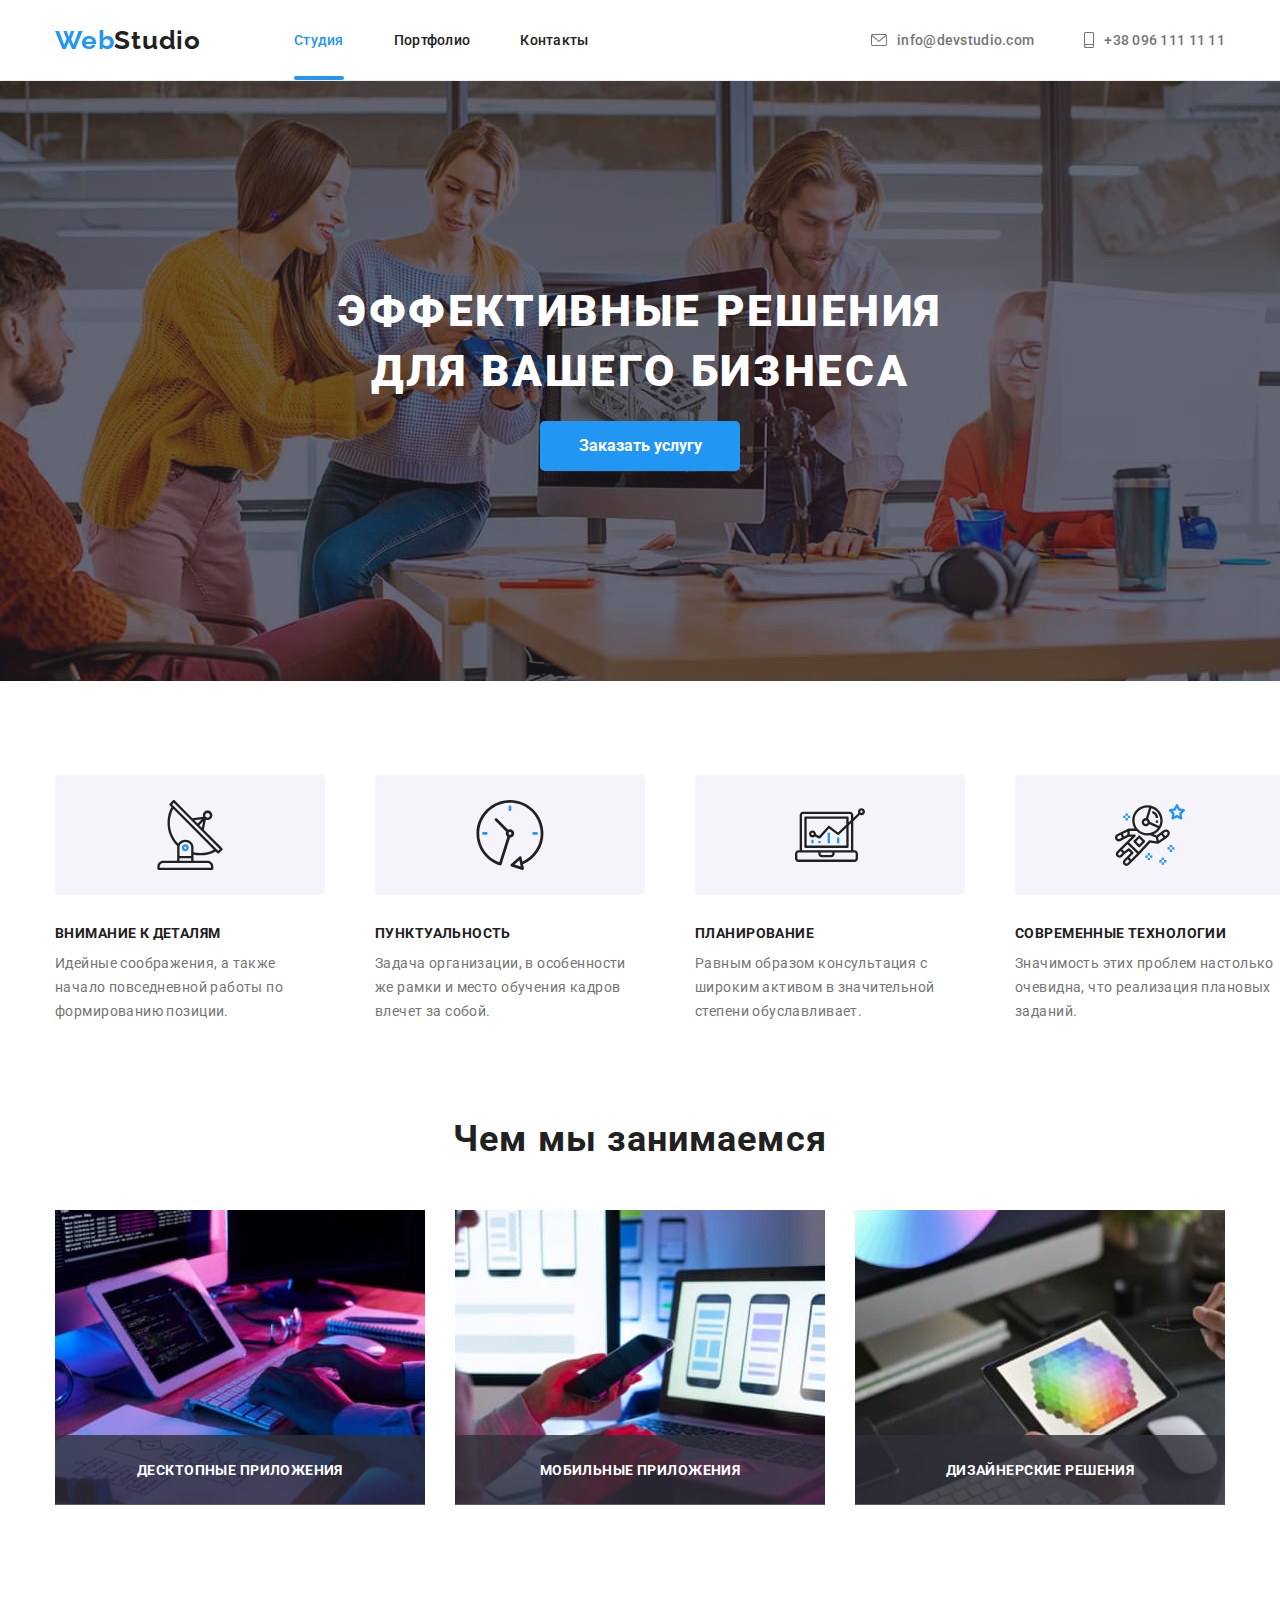
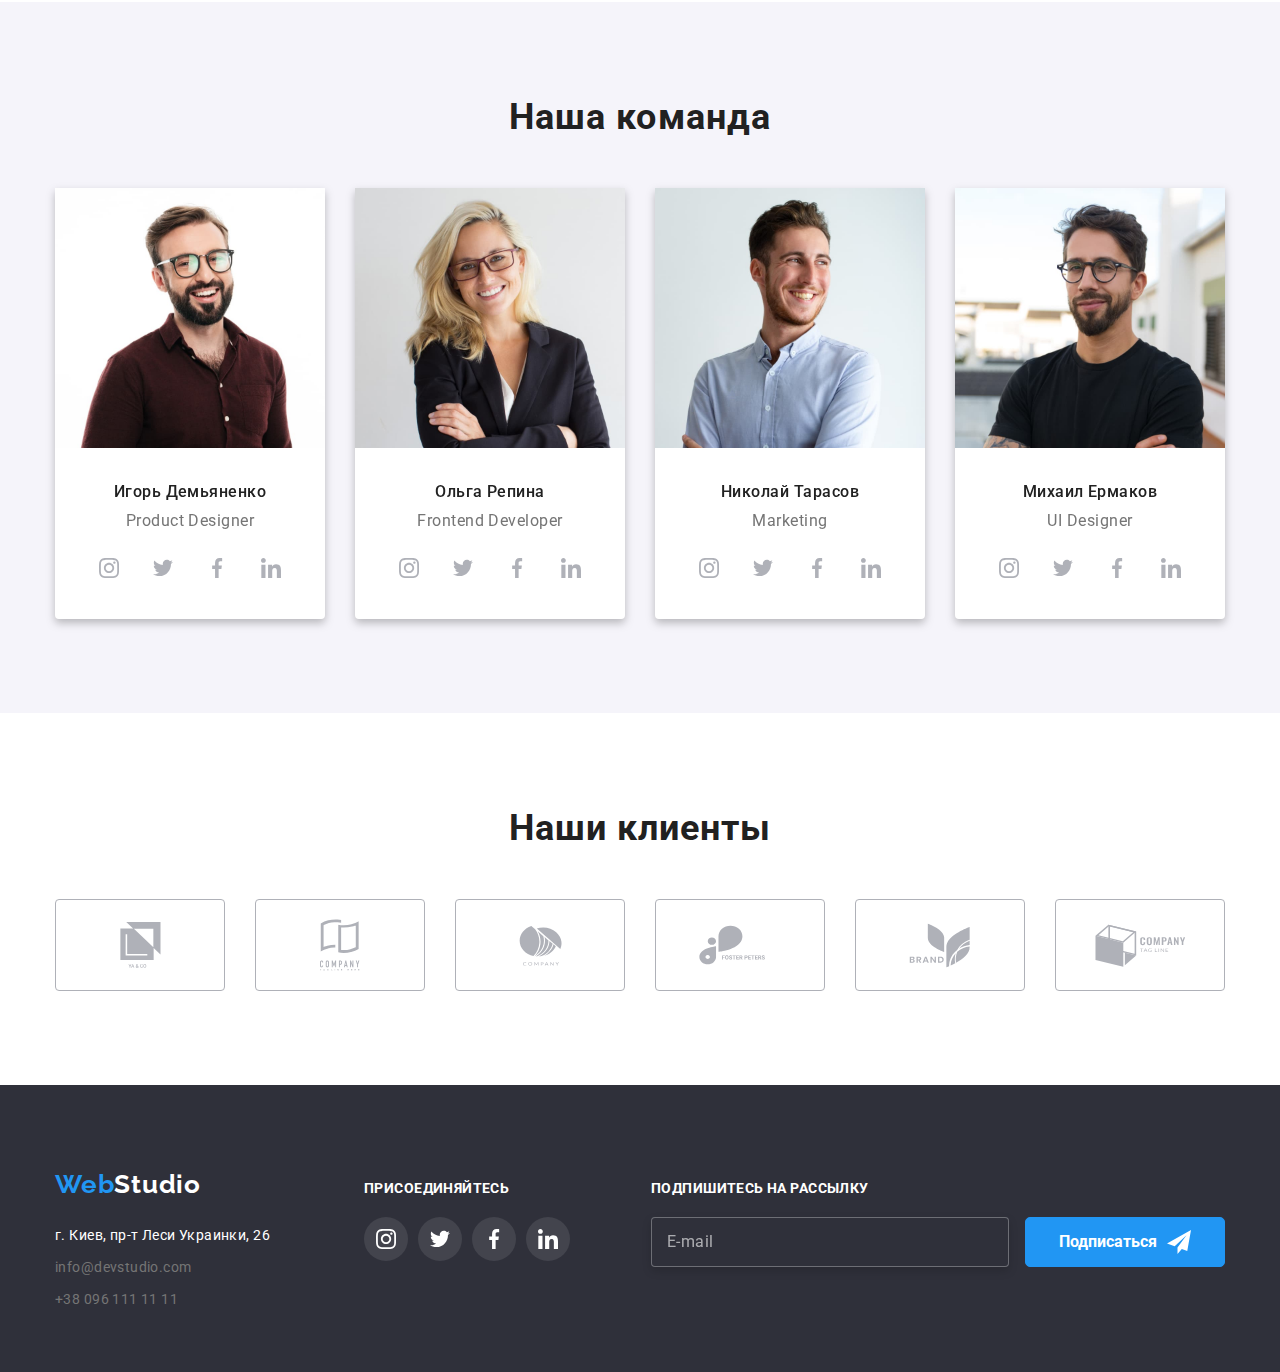
==== index.html @ 8306d42f "copy" ====
<!DOCTYPE html>
<html lang="en">

<head>
   <meta charset="UTF-8">
   <meta http-equiv="X-UA-Compatible" content="IE=edge">
   <meta name="viewport" content="width=device-width, initial-scale=1.0">
   <title>WebStudio</title>
   <link rel="preconnect" href="https://fonts.gstatic.com">
   <link
      href="https://fonts.googleapis.com/css2?family=Raleway:wght@700&family=Roboto:wght@400;500;700;900&display=swap"
      rel="stylesheet">
   <link rel="stylesheet" href="./css/main.min.css">
</head>

<body>
   <!-- Header -->
   <header class="header">
      <div class="container header-section">
         <!-- Название/логотип компании -->
         <a href="./index.html" class="main-logo">
            <span class="main-logo__first-part">Web</span>Studio
         </a>
         <!-- Навигация по сайту -->
         <nav>
            <ul class="navigation">
               <li class="navigation__item">
                  <a href="./index.html" class="navigation__link navigation__link--active">Студия</a>
               </li>
               <li class="navigation__item">
                  <a href="./potfolio.html" class="navigation__link">Портфолио</a>
               </li>
               <li class="navigation__item">
                  <a href="" class="navigation__link">Контакты</a>
               </li>
            </ul>
         </nav>
         <!-- Контакты -->
         <ul class="contact">
            <li class="contact__item">
               <a href="malito:info@devstudio.com" class="contact__links">
                  <svg class="contact__icons" width="16" height="12">
                     <use href="./images/icons.svg#icon-envelope"></use>
                  </svg>
                  info@devstudio.com
               </a>
            </li>
            <li class="contact__item">
               <a href="tel:+380961111111" class="contact__links">
                  <svg class="contact__icons" width="10" height="16">
                     <use href="./images/icons.svg#icon-smartphone"></use>
                  </svg>
                  +38 096 111 11 11
               </a>
            </li>
         </ul>
      </div>
   </header>
   <!-- Main -->
   <main>
      <!-- Секция - главный посыл -->
      <section class="service">
         <div class="hero-section">
            <h1 class="hero-section__header">Эффективные решения<br>для вашего бизнеса</h1>
            <button type="button" class="main-button hero-section__button" data-modal-open>Заказать услугу</button>
         </div>
         <div class="backdrop is-hidden" data-modal>
            <div class="modal">
               <button class="modal__close-button" data-modal-close>
                  <svg width="18px" height="18px">
                     <use href="./images/icons.svg#icon-close-button"></use>
                  </svg>
               </button>
               <form action="" autocomplete="on" class="js-speaker-form">
                  <h2 class="form-header">Оставьте свои данные, мы вам перезвоним</h2>
                  <div class="form-feild">
                     <label for="name" class="form-feild__label">Имя</label>
                     <div class="form-feild__input-parts">
                        <input type="text" name="name" id="name" class="form-feild__input">
                        <svg class="form-feild__icon" width="18px" height="18px">
                           <use href="./images/icons.svg#icon-form-person"></use>
                        </svg>
                     </div>
                  </div>
                  <div class="form-feild">
                     <label for="tel" class="form-feild__label">Телефон</label>
                     <div class="form-feild__input-parts">
                        <input type="text" name="tel" id="tel" class="form-feild__input">
                        <svg class="form-feild__icon" width="18px" height="18px">
                           <use href="./images/icons.svg#icon-form-phone"></use>
                        </svg>
                     </div>
                  </div>
                  <div class="form-feild">
                     <label for="mail" class="form-feild__label">Почта</label>
                     <div class="form-feild__input-parts">
                        <input type="email" name="mail" id="mail" class="form-feild__input">
                        <svg class="form-feild__icon" width="18px" height="18px">
                           <use href="./images/icons.svg#icon-form-mail"></use>
                        </svg>
                     </div>
                  </div>
                  <div class="form-feild">
                     <label for="comment" class="form-feild__label">Комментарий</label>
                     <textarea name="comment" id="comment" class="form-feild__textarea" cols="30" rows="10"
                        placeholder="Введите текст"></textarea>
                  </div>
                  <div class="policy">
                     <label class="policy__label">
                        <input class="policy__checkbox" type="checkbox" name="policy">
                        <span class="policy__icon"></span>Соглашаюсь с рассылкой и принимаю
                        <a href="#" class="policy__agreement"> Условия договора</a>
                     </label>
                  </div>
                  <div class="form-feild-button">
                     <button class="main-button" type="submit">Отправить</button>
                  </div>
               </form>
            </div>
         </div>
      </section>
      <!-- Секция - Чем мы занимаемся -->
      <section class="our-value">
         <div class="container">
            <div class="section">
               <ul class="our-value__list">
                  <li class="our-value__item">
                     <div class="our-value__container-for-icon">
                        <svg class="our-value__icon">
                           <use href="./images/icons.svg#antenna"></use>
                        </svg>
                     </div>
                     <h3 class="our-value__header">Внимание к деталям</h3>
                     <p class="our-value__descriptions">Идейные соображения, а также начало повседневной работы по
                        формированию позиции.</p>
                  </li>
                  <li class="our-value__item">
                     <div class="our-value__container-for-icon">
                        <svg class="our-value__icon">
                           <use href="./images/icons.svg#clock"></use>
                        </svg>
                     </div>
                     <h3 class="our-value__header">Пунктуальность</h3>
                     <p class="our-value__descriptions">Задача организации, в особенности же рамки и место обучения
                        кадров влечет за собой.</p>
                  </li>
                  <li class="our-value__item">
                     <div class="our-value__container-for-icon">
                        <svg class="our-value__icon">
                           <use href="./images/icons.svg#diagram"></use>
                        </svg>
                     </div>
                     <h3 class="our-value__header">Планирование</h3>
                     <p class="our-value__descriptions">Равным образом консультация с широким активом в значительной
                        степени обуславливает.</p>
                  </li>
                  <li class="our-value__item">
                     <div class="our-value__container-for-icon">
                        <svg class="our-value__icon">
                           <use href="./images/icons.svg#astronaut"></use>
                        </svg>
                     </div>
                     <h3 class="our-value__header">Современные технологии</h3>
                     <p class="our-value__descriptions">Значимость этих проблем настолько очевидна, что реализация
                        плановых заданий.</p>
                  </li>
               </ul>
            </div>
            <div class="what-we-do">
               <h2 class="page-header">Чем мы занимаемся</h2>
               <ul class="what-we-do__list">
                  <li class="what-we-do__item">
                     <img src="./images/image1.jpg" alt="Чем мы занимаемся1" width="370" height="294">
                     <div class="what-we-do__overlay-img">
                        <p class="what-we-do__overlay-text">Десктопные приложения</p>
                     </div>
                  </li>
                  <li class="what-we-do__item">
                     <img src="./images/image2.jpg" alt="Чем мы занимаемся2" width="370" height="294">
                     <div class="what-we-do__overlay-img">
                        <p class="what-we-do__overlay-text">Мобильные приложения</p>
                     </div>
                  </li>
                  <li class="what-we-do__item">
                     <img src="./images/image3.jpg" alt="Чем мы занимаемся3" width="370" height="294">
                     <div class="what-we-do__overlay-img">
                        <p class="what-we-do__overlay-text">Дизайнерские решения</p>
                     </div>
                  </li>
               </ul>
            </div>
         </div>
      </section>
      <!-- Секция - Наша команда -->
      <section class="our-team">
         <div class="container">
            <div class="section">
               <h2 class="page-header">Наша команда</h2>
               <ul class="our-team__list">
                  <li class="our-team__card">
                     <img class="our-team__photo" src="./images/teamcard1.jpg" alt="Игорь Демьяненко" width="270"
                        height="260">
                     <h3 class="our-team__member">Игорь Демьяненко</h3>
                     <p class="our-team__text">Product Designer</p>
                     <ul class="socialmedia our-team__socialmedia">
                        <li class="socialmedia__item">
                           <a href="#" class="socialmedia__link">
                              <svg class="socialmedia__icon">
                                 <use href="./images/icons.svg#instagram"></use>
                              </svg>
                           </a>
                        </li>
                        <li class="socialmedia__item">
                           <a href="#" class="socialmedia__link">
                              <svg class="socialmedia__icon">
                                 <use href="./images/icons.svg#twitter"></use>
                              </svg>
                           </a>
                        </li>
                        <li class="socialmedia__item">
                           <a href="#" class="socialmedia__link">
                              <svg class="socialmedia__icon">
                                 <use href="./images/icons.svg#facebook"></use>
                              </svg>
                           </a>
                        </li>
                        <li class="socialmedia__item">
                           <a href="#" class="socialmedia__link">
                              <svg class="socialmedia__icon">
                                 <use href="./images/icons.svg#linkedin"></use>
                              </svg>
                           </a>
                        </li>
                     </ul>
                  </li>
                  <li class="our-team__card">
                     <img class="our-team__photo" src="./images/teamcard2.jpg" alt="Ольга Репина" width="270"
                        height="260">
                     <h3 class="our-team__member">Ольга Репина</h3>
                     <p class="our-team__text">Frontend Developer</p>
                     <ul class="socialmedia our-team__socialmedia">
                        <li class="socialmedia__item">
                           <a href="#" class="socialmedia__link">
                              <svg class="socialmedia__icon">
                                 <use href="./images/icons.svg#instagram"></use>
                              </svg>
                           </a>
                        </li>
                        <li class="socialmedia__item">
                           <a href="#" class="socialmedia__link">
                              <svg class="socialmedia__icon">
                                 <use href="./images/icons.svg#twitter"></use>
                              </svg>
                           </a>
                        </li>
                        <li class="socialmedia__item">
                           <a href="#" class="socialmedia__link">
                              <svg class="socialmedia__icon">
                                 <use href="./images/icons.svg#facebook"></use>
                              </svg>
                           </a>
                        </li>
                        <li class="socialmedia__item">
                           <a href="#" class="socialmedia__link">
                              <svg class="socialmedia__icon">
                                 <use href="./images/icons.svg#linkedin"></use>
                              </svg>
                           </a>
                        </li>
                     </ul>
                  </li>
                  <li class="our-team__card">
                     <img class="our-team__photo" src="./images/teamcard3.jpg" alt="Николай Тарасов" width="270"
                        height="260">
                     <h3 class="our-team__member">Николай Тарасов</h3>
                     <p class="our-team__text">Marketing</p>
                     <ul class="socialmedia our-team__socialmedia">
                        <li class="socialmedia__item">
                           <a href="#" class="socialmedia__link">
                              <svg class="socialmedia__icon">
                                 <use href="./images/icons.svg#instagram"></use>
                              </svg>
                           </a>
                        </li>
                        <li class="socialmedia__item">
                           <a href="#" class="socialmedia__link">
                              <svg class="socialmedia__icon">
                                 <use href="./images/icons.svg#twitter"></use>
                              </svg>
                           </a>
                        </li>
                        <li class="socialmedia__item">
                           <a href="#" class="socialmedia__link">
                              <svg class="socialmedia__icon">
                                 <use href="./images/icons.svg#facebook"></use>
                              </svg>
                           </a>
                        </li>
                        <li class="socialmedia__item">
                           <a href="#" class="socialmedia__link">
                              <svg class="socialmedia__icon">
                                 <use href="./images/icons.svg#linkedin"></use>
                              </svg>
                           </a>
                        </li>
                     </ul>
                  </li>
                  <li class="our-team__card">
                     <img class="our-team__photo" src="./images/teamcard4.jpg" alt="Михаил Ермаков" width="270"
                        height="260">
                     <h3 class="our-team__member">Михаил Ермаков</h3>
                     <p class="our-team__text">UI Designer</p>
                     <ul class="socialmedia our-team__socialmedia">
                        <li class="socialmedia__item">
                           <a href="#" class="socialmedia__link">
                              <svg class="socialmedia__icon">
                                 <use href="./images/icons.svg#instagram"></use>
                              </svg>
                           </a>
                        </li>
                        <li class="socialmedia__item">
                           <a href="#" class="socialmedia__link">
                              <svg class="socialmedia__icon">
                                 <use href="./images/icons.svg#twitter"></use>
                              </svg>
                           </a>
                        </li>
                        <li class="socialmedia__item">
                           <a href="#" class="socialmedia__link">
                              <svg class="socialmedia__icon">
                                 <use href="./images/icons.svg#facebook"></use>
                              </svg>
                           </a>
                        </li>
                        <li class="socialmedia__item">
                           <a href="#" class="socialmedia__link">
                              <svg class="socialmedia__icon">
                                 <use href="./images/icons.svg#linkedin"></use>
                              </svg>
                           </a>
                        </li>
                     </ul>
                  </li>
               </ul>
            </div>
         </div>
      </section>
      <section class="our-clients section">
         <div class="container">
            <h2 class="page-header">Наши клиенты</h2>
            <ul class="our-clients__list">
               <li class="our-clients__item">
                  <a href="#" class="our-clients__link">
                     <svg class="our-clients__icon" width="41px" height="46px">
                        <use href="./images/icons.svg#client1"></use>
                     </svg>
                  </a>
               </li>
               <li class="our-clients__item">
                  <a href="#" class="our-clients__link">
                     <svg class="our-clients__icon" width="40px" height="52px">
                        <use href="./images/icons.svg#client2"></use>
                     </svg>
                  </a>
               </li>
               <li class="our-clients__item">
                  <a href="#" class="our-clients__link">
                     <svg class="our-clients__icon" width="43px" height="41px">
                        <use href="./images/icons.svg#client3"></use>
                     </svg>
                  </a>
               </li>
               <li class="our-clients__item">
                  <a href="#" class="our-clients__link">
                     <svg class="our-clients__icon" width="84px" height="40px">
                        <use href="./images/icons.svg#client4"></use>
                     </svg>
                  </a>
               </li>
               <li class="our-clients__item">
                  <a href="#" class="our-clients__link">
                     <svg class="our-clients__icon" width="62px" height="45px">
                        <use href="./images/icons.svg#client5"></use>
                     </svg>
                  </a>
               </li>
               <li class="our-clients__item">
                  <a href="#" class="our-clients__link">
                     <svg class="our-clients__icon" width="93px" height="43px">
                        <use href="./images/icons.svg#client6"></use>
                     </svg>
                  </a>
               </li>
            </ul>
         </div>
      </section>
   </main>
   <!-- Footer -->
   <footer class="footer">
      <div class="container footer__parts">
         <div class="addresses">
            <a href="" class="main-logo">
               <span class="main-logo__first-part">Web</span><span class="footer__main-logo">Studio</span>
            </a>
            <address>
               <ul class="addresses__list">
                  <li class="addresses__item">
                     <a href="" class="addresses__link"><span class="addresses__link--color">г. Киев, пр-т Леси
                           Украинки, 26</span></a>
                  </li>
                  <li class="addresses__item">
                     <a href="malito:info@devstudio.com" class="addresses__link">info@devstudio.com</a>
                  </li>
                  <li class="addresses__item">
                     <a href="tel:+380961111111" class="addresses__link">+38 096 111 11 11</a>
                  </li>
               </ul>
            </address>
         </div>
         <div class="subscribe">
            <h2 class="footer-tittle">Присоединяйтесь</h2>
            <ul class="socialmedia">
               <li class="socialmedia__item">
                  <a href="#" class="socialmedia__link footer__socialmedia-link">
                     <svg class="socialmedia__icon">
                        <use href="./images/icons.svg#instagram"></use>
                     </svg>
                  </a>
               </li>
               <li class="socialmedia__item">
                  <a href="#" class="socialmedia__link footer__socialmedia-link">
                     <svg class="socialmedia__icon">
                        <use href="./images/icons.svg#twitter"></use>
                     </svg>
                  </a>
               </li>
               <li class="socialmedia__item">
                  <a href="#" class="socialmedia__link footer__socialmedia-link">
                     <svg class="socialmedia__icon">
                        <use href="./images/icons.svg#facebook"></use>
                     </svg>
                  </a>
               </li>
               <li class="socialmedia__item">
                  <a href="#" class="socialmedia__link footer__socialmedia-link">
                     <svg class="socialmedia__icon">
                        <use href="./images/icons.svg#linkedin"></use>
                     </svg>
                  </a>
               </li>
            </ul>
         </div>
         <div class="footer-form">
            <form action="" class="js-speaker-form">
               <div>
                  <label for="mail-footer" class="footer-tittle footer-form__label">Подпишитесь на рассылку</label>
               </div>
               <div>
                  <input type="email" name="mail" id="mail-footer" class="footer-form__input" placeholder="E-mail">
                  <button type="submit" class="main-button footer-form__button">Подписаться
                     <svg class="footer-form__icon" width="24" height="24">
                        <use href="./images/icons.svg#icon-form-send"></use>
                     </svg>
                  </button>
               </div>
            </form>
         </div>
      </div>
   </footer>
   <script src="./js/modal.js"></script>
</body>

</html>
---- css/main.min.css ----
/*! modern-normalize v1.1.0 | MIT License | https://github.com/sindresorhus/modern-normalize */*,::before,::after{-webkit-box-sizing:border-box;box-sizing:border-box}html{line-height:1.15;-webkit-text-size-adjust:100%;-moz-tab-size:4;-o-tab-size:4;tab-size:4}body{margin:0;font-family:system-ui,-apple-system,"Segoe UI",Roboto,Helvetica,Arial,sans-serif,"Apple Color Emoji","Segoe UI Emoji"}hr{height:0;color:inherit}abbr[title]{-webkit-text-decoration:underline dotted;text-decoration:underline dotted}b,strong{font-weight:bolder}code,kbd,samp,pre{font-family:ui-monospace, SFMono-Regular, Consolas, "Liberation Mono", Menlo,
 monospace;font-size:1em}small{font-size:80%}sub,sup{font-size:75%;line-height:0;position:relative;vertical-align:baseline}sub{bottom:-0.25em}sup{top:-0.5em}table{text-indent:0;border-color:inherit}button,input,optgroup,select,textarea{font-family:inherit;font-size:100%;line-height:1.15;margin:0}button,select{text-transform:none}button,[type="button"],[type="reset"],[type="submit"]{-webkit-appearance:button}::-moz-focus-inner{border-style:none;padding:0}:-moz-focusring{outline:1px dotted ButtonText}:-moz-ui-invalid{box-shadow:none}legend{padding:0}progress{vertical-align:baseline}::-webkit-inner-spin-button,::-webkit-outer-spin-button{height:auto}[type="search"]{-webkit-appearance:textfield;outline-offset:-2px}::-webkit-search-decoration{-webkit-appearance:none}::-webkit-file-upload-button{-webkit-appearance:button;font:inherit}summary{display:list-item}*{margin:0;padding:0}ul{list-style:none}body{font-family:"Roboto",sans-serif;color:#212121}a{color:inherit;text-decoration:none}.container{width:1200px;padding-left:15px;padding-right:15px;margin-left:auto;margin-right:auto}.main-logo{display:block;font-family:"Raleway",sans-serif;font-size:26px;font-weight:700;line-height:1.173;letter-spacing:0.03em;margin-right:93px;padding-top:24px;padding-bottom:24px}.main-logo__first-part{color:#2196f3}.footer__main-logo{color:#fff}.main-button{width:200px;height:50px;font-family:"Roboto",sans-serif;background-color:#2196f3;color:#fff;font-size:16px;line-height:1.875;font-weight:700;border:0;border-radius:5px;padding:10px 32px;cursor:pointer;-webkit-transition-property:background-color, -webkit-box-shadow;transition-property:background-color, -webkit-box-shadow;transition-property:background-color, box-shadow;transition-property:background-color, box-shadow, -webkit-box-shadow;-webkit-transition-duration:250ms;transition-duration:250ms;-webkit-transition-timing-function:cubic-bezier(0.4, 0, 0.2, 1);transition-timing-function:cubic-bezier(0.4, 0, 0.2, 1)}.main-button:hover,.main-button:focus{background-color:#188ce8;-webkit-box-shadow:0px 4px 4px rgba(0,0,0,0.15);box-shadow:0px 4px 4px rgba(0,0,0,0.15)}.socialmedia{display:-webkit-box;display:-ms-flexbox;display:flex}.socialmedia__item+.socialmedia__item{margin-left:10px}.socialmedia__link{width:44px;height:44px;color:#afb1b8;border-radius:50%;display:-webkit-box;display:-ms-flexbox;display:flex;-webkit-box-pack:center;-ms-flex-pack:center;justify-content:center;-webkit-box-align:center;-ms-flex-align:center;align-items:center;-webkit-transition-property:background-color, color;transition-property:background-color, color;-webkit-transition-duration:250ms;transition-duration:250ms;-webkit-transition-timing-function:cubic-bezier(0.4, 0, 0.2, 1);transition-timing-function:cubic-bezier(0.4, 0, 0.2, 1)}.socialmedia__link:hover{background-color:#2196f3;-webkit-filter:drop-shadow(0px 4px 4px rgba(0,0,0,0.25));filter:drop-shadow(0px 4px 4px rgba(0,0,0,0.25));color:#fff}.socialmedia__icon{width:20px;height:20px;fill:currentColor}.socialmedia__icon:hover{fill:currentColor}.section{padding-top:94px;padding-bottom:94px}.header-section{display:-webkit-box;display:-ms-flexbox;display:flex;-webkit-box-align:center;-ms-flex-align:center;align-items:center}.header{background-color:#fff;border-bottom:1px solid #ececec}.navigation{display:-webkit-box;display:-ms-flexbox;display:flex}.navigation__item+.navigation__item{margin-left:50px}.navigation__link{font-family:"Roboto",sans-serif;font-style:normal;font-weight:500;font-size:14px;line-height:1.172;letter-spacing:0.02em;display:block;padding-top:32px;padding-bottom:32px;position:relative;-webkit-transition-property:color;transition-property:color;-webkit-transition-duration:250ms;transition-duration:250ms;-webkit-transition-timing-function:cubic-bezier(0.4, 0, 0.2, 1);transition-timing-function:cubic-bezier(0.4, 0, 0.2, 1)}.navigation__link:hover,.navigation__link::after{color:#2196f3}.navigation__link::after{position:absolute;content:"";left:0;bottom:0;width:100%;height:4px;background-color:#2196f3;border-radius:2px;opacity:0;-webkit-transition-property:opacity;transition-property:opacity;-webkit-transition-duration:250ms;transition-duration:250ms;-webkit-transition-timing-function:cubic-bezier(0.4, 0, 0.2, 1);transition-timing-function:cubic-bezier(0.4, 0, 0.2, 1)}.navigation__link:hover::after{opacity:1}.navigation__link--active{color:#2196f3;position:relative}.navigation__link--active::after{display:block;position:absolute;content:"";left:0;bottom:0;width:100%;height:4px;background-color:#2196f3;border-radius:2px;opacity:1}.contact{display:-webkit-box;display:-ms-flexbox;display:flex;margin-left:auto}.contact__item+.contact__item{margin-left:50px}.contact__links{color:#757575;font-family:"Roboto",sans-serif;font-style:normal;font-weight:500;font-size:14px;line-height:1.172;letter-spacing:0.02em;display:block;padding-top:32px;padding-bottom:32px;display:-webkit-inline-box;display:-ms-inline-flexbox;display:inline-flex;-webkit-box-align:center;-ms-flex-align:center;align-items:center;-webkit-transition-property:color;transition-property:color;-webkit-transition-duration:250ms;transition-duration:250ms;-webkit-transition-timing-function:cubic-bezier(0.4, 0, 0.2, 1);transition-timing-function:cubic-bezier(0.4, 0, 0.2, 1)}.contact__links:focus,.contact__links:hover{color:#2196f3}.contact__icons{fill:currentColor;margin-right:10px}.hero-section{padding-top:200px;padding-bottom:200px;text-align:center;max-width:1600px;height:600px;margin-left:auto;margin-right:auto;background-image:-webkit-gradient(linear, left top, right top, from(rgba(47,48,58,0.4)), to(rgba(47,48,58,0.4))),url(../images/hero-img.jpg);background-image:linear-gradient(to right, rgba(47,48,58,0.4), rgba(47,48,58,0.4)),url(../images/hero-img.jpg);background-repeat:no-repeat;background-position:center;background-size:cover}.hero-section__header{color:#fff;font-weight:900;font-size:44px;line-height:60px;letter-spacing:0.06em;text-transform:uppercase;margin-bottom:20px}.backdrop{position:fixed;top:0;left:0;width:100%;height:100%;background-color:rgba(0,0,0,0.2);z-index:1;opacity:1;-webkit-transition:opacity 250ms cubic-bezier(0.4, 0, 0.2, 1);transition:opacity 250ms cubic-bezier(0.4, 0, 0.2, 1)}.is-hidden{opacity:0;pointer-events:none}.modal{position:absolute;top:50%;left:50%;-webkit-transform:translate(-50%, -50%);transform:translate(-50%, -50%);min-width:528px;min-height:581px;background-color:#fff;padding:40px}.modal__close-button{position:absolute;top:8px;right:8px;width:30px;height:30px;border:1px solid #e6e6e6;border-radius:50%;background-color:white;display:-webkit-box;display:-ms-flexbox;display:flex;-webkit-box-pack:center;-ms-flex-pack:center;justify-content:center;-webkit-box-align:center;-ms-flex-align:center;align-items:center;cursor:pointer;-webkit-transition-property:fill;transition-property:fill;-webkit-transition-duration:250ms;transition-duration:250ms;-webkit-transition-timing-function:cubic-bezier(0.4, 0, 0.2, 1);transition-timing-function:cubic-bezier(0.4, 0, 0.2, 1)}.modal__close-button:hover,.modal__close-button:focus{fill:#2196f3}.form-header{font-family:"Roboto",sans-serif;font-style:normal;font-weight:700;font-size:20px;line-height:23px;text-align:center;letter-spacing:0.03em;color:#212121;margin-bottom:12px}.form-feild{display:-webkit-box;display:-ms-flexbox;display:flex;-webkit-box-orient:vertical;-webkit-box-direction:normal;-ms-flex-direction:column;flex-direction:column;margin-bottom:10px}.form-feild__label{font-family:"Roboto",sans-serif;font-style:normal;font-weight:400;font-size:12px;line-height:14px;letter-spacing:0.01em;color:#757575;margin-bottom:4px}.form-feild__input-parts{position:relative}.form-feild__input{width:100%;height:40px;padding-left:42px;padding-top:12px;padding-bottom:12px;border:1px solid rgba(33,33,33,0.2);border-radius:4px;outline:none;-webkit-transition-property:border;transition-property:border;-webkit-transition-duration:250ms;transition-duration:250ms;-webkit-transition-timing-function:cubic-bezier(0.4, 0, 0.2, 1);transition-timing-function:cubic-bezier(0.4, 0, 0.2, 1)}.form-feild__input:focus{border:1px solid #2196f3}.form-feild__icon{position:absolute;left:12px;top:11px;fill:black;-webkit-transition-property:fill;transition-property:fill;-webkit-transition-duration:250ms;transition-duration:250ms;-webkit-transition-timing-function:cubic-bezier(0.4, 0, 0.2, 1);transition-timing-function:cubic-bezier(0.4, 0, 0.2, 1)}.form-feild__input:focus ~ .form-feild__icon{fill:#2196f3}.form-feild__textarea{margin-top:4px;padding:12px 16px;resize:none;height:120px;border:1px solid rgba(33,33,33,0.2);border-radius:4px;outline:none;-webkit-transition-property:border;transition-property:border;-webkit-transition-duration:250ms;transition-duration:250ms;-webkit-transition-timing-function:cubic-bezier(0.4, 0, 0.2, 1);transition-timing-function:cubic-bezier(0.4, 0, 0.2, 1)}.form-feild__textarea::-webkit-input-placeholder{font-family:"Roboto",sans-serif;font-style:normal;font-weight:400;font-size:14px;line-height:16px;letter-spacing:0.01em;color:rgba(117,117,117,0.5)}.form-feild__textarea:-ms-input-placeholder{font-family:"Roboto",sans-serif;font-style:normal;font-weight:400;font-size:14px;line-height:16px;letter-spacing:0.01em;color:rgba(117,117,117,0.5)}.form-feild__textarea::-ms-input-placeholder{font-family:"Roboto",sans-serif;font-style:normal;font-weight:400;font-size:14px;line-height:16px;letter-spacing:0.01em;color:rgba(117,117,117,0.5)}.form-feild__textarea::placeholder{font-family:"Roboto",sans-serif;font-style:normal;font-weight:400;font-size:14px;line-height:16px;letter-spacing:0.01em;color:rgba(117,117,117,0.5)}.form-feild__textarea:focus{border:1px solid #2196f3}.policy{display:-webkit-box;display:-ms-flexbox;display:flex;-webkit-box-align:center;-ms-flex-align:center;align-items:center;-webkit-box-pack:center;-ms-flex-pack:center;justify-content:center;margin-top:20px;margin-bottom:30px}.policy__label{display:-webkit-box;display:-ms-flexbox;display:flex;-webkit-box-align:center;-ms-flex-align:center;align-items:center;font-family:"Roboto",sans-serif;font-style:normal;font-weight:normal;font-size:14px;line-height:24px;letter-spacing:0.03em;color:#757575}.policy__checkbox{position:absolute;width:1px;height:1px;margin:-1px;border:0;padding:0;clip:rect(0 0 0 0);overflow:hidden}.policy__icon{display:inline-block;width:16px;height:15px;margin-right:7px;border-radius:2px;border:2px solid #212121;-webkit-transition-property:background-color, border, background-image;transition-property:background-color, border, background-image;-webkit-transition-duration:250ms;transition-duration:250ms;-webkit-transition-timing-function:cubic-bezier(0.4, 0, 0.2, 1);transition-timing-function:cubic-bezier(0.4, 0, 0.2, 1)}.policy__checkbox:checked+.policy__icon{background-color:#2196f3;border:2px solid #2196f3;background-image:url(../images/svg-icons/icon-check.svg);background-size:contain;background-origin:border-box}.policy__agreement{font-family:"Roboto",sans-serif;font-style:normal;font-weight:normal;font-size:14px;line-height:24px;letter-spacing:0.03em;-webkit-text-decoration-line:underline;text-decoration-line:underline;color:#2196f3;margin-left:6px}.form-feild-button{display:-webkit-box;display:-ms-flexbox;display:flex;-webkit-box-pack:center;-ms-flex-pack:center;justify-content:center}.our-value{background-color:#fff}.our-value__list{display:-webkit-box;display:-ms-flexbox;display:flex}.our-value__item+.our-value__item{margin-left:50px}.our-value__container-for-icon{background-color:#f5f4fa;width:270px;height:120px;border-radius:4px;margin-bottom:30px;display:-webkit-box;display:-ms-flexbox;display:flex;-webkit-box-pack:center;-ms-flex-pack:center;justify-content:center;-webkit-box-align:center;-ms-flex-align:center;align-items:center}.our-value__icon{width:70px;height:70px}.our-value__header{font-style:normal;font-weight:700;font-size:14px;line-height:1.172;letter-spacing:0.03em;text-transform:uppercase;margin-bottom:10px}.our-value__descriptions{color:#757575;font-style:normal;font-weight:400;font-size:14px;line-height:1.714;letter-spacing:0.03em}.what-we-do{padding-bottom:94px}.page-header{font-style:normal;font-weight:700;font-size:36px;line-height:1.171;text-align:center;letter-spacing:0.03em;margin-bottom:50px}.what-we-do__list{display:-webkit-box;display:-ms-flexbox;display:flex}.what-we-do__item+.what-we-do__item{margin-left:30px}.what-we-do__item{position:relative}.what-we-do__overlay-img{width:370px;height:70px;display:-webkit-box;display:-ms-flexbox;display:flex;-webkit-box-pack:center;-ms-flex-pack:center;justify-content:center;-webkit-box-align:center;-ms-flex-align:center;align-items:center;position:absolute;left:0;bottom:3px;background:rgba(47,48,58,0.8)}.what-we-do__overlay-text{color:white;font-family:Roboto;font-style:normal;font-weight:700;font-size:14px;line-height:1.19;text-align:center;letter-spacing:0.03em;text-transform:uppercase}.our-team{background-color:#f5f4fa}.our-team__list{display:-webkit-box;display:-ms-flexbox;display:flex}.our-team__card{background-color:#fff;border-radius:0px 0px 4px 4px;-webkit-filter:drop-shadow(0px 4px 4px rgba(0,0,0,0.25));filter:drop-shadow(0px 4px 4px rgba(0,0,0,0.25))}.our-team__card+.our-team__card{margin-left:30px}.our-team__photo{margin-bottom:30px}.our-team__member{font-style:normal;font-weight:500;font-size:16px;line-height:1.171;text-align:center;letter-spacing:0.03em;margin-bottom:10px}.our-team__text{color:#757575;font-style:normal;font-weight:400;font-size:16px;line-height:1.171;text-align:center;letter-spacing:0.03em;margin-bottom:16px}.our-team__socialmedia{-webkit-box-pack:center;-ms-flex-pack:center;justify-content:center;margin-bottom:29px}.our-clients__list{display:-webkit-box;display:-ms-flexbox;display:flex;-webkit-box-pack:center;-ms-flex-pack:center;justify-content:center;margin:0 auto;justify-content:center}.our-clients__item+.our-clients__item{margin-left:30px}.our-clients__link{width:170px;height:92px;color:#afb1b8;border:1px solid #afb1b8;border-radius:4px;display:-webkit-box;display:-ms-flexbox;display:flex;-webkit-box-pack:center;-ms-flex-pack:center;justify-content:center;-webkit-box-align:center;-ms-flex-align:center;align-items:center;-webkit-transition-property:color, border;transition-property:color, border;-webkit-transition-duration:250ms;transition-duration:250ms;-webkit-transition-timing-function:cubic-bezier(0.4, 0, 0.2, 1);transition-timing-function:cubic-bezier(0.4, 0, 0.2, 1)}.our-clients__link:hover{border:1px solid #2196f3;border-radius:4px;color:#2196f3}.our-clients__icon{fill:currentColor}.footer{background-color:#2f303a;padding-top:60px;padding-bottom:60px}.footer__parts{display:-webkit-box;display:-ms-flexbox;display:flex;-webkit-box-align:baseline;-ms-flex-align:baseline;align-items:baseline}.addresses__link--color{color:#fff;-webkit-transition-property:color;transition-property:color;-webkit-transition-duration:250ms;transition-duration:250ms;-webkit-transition-timing-function:cubic-bezier(0.4, 0, 0.2, 1);transition-timing-function:cubic-bezier(0.4, 0, 0.2, 1)}.addresses__link--color:focus,.addresses__link--color:hover{color:#2196f3}.addresses__item{margin-bottom:8px}.addresses__item:last-child{margin-bottom:0}.addresses__link{color:#757575;font-style:normal;font-weight:400;font-size:14px;line-height:1.714;letter-spacing:0.03em;-webkit-transition-property:color;transition-property:color;-webkit-transition-duration:250ms;transition-duration:250ms;-webkit-transition-timing-function:cubic-bezier(0.4, 0, 0.2, 1);transition-timing-function:cubic-bezier(0.4, 0, 0.2, 1)}.addresses__link:focus,.addresses__link:hover{color:#2196f3}.subscribe{margin-left:70px}.footer-tittle{color:#fff;font-style:normal;font-weight:700;font-size:14px;line-height:1.172;letter-spacing:0.03em;text-transform:uppercase;margin-bottom:20px}.footer__socialmedia-link{background-color:#43444d;color:white}.footer-form{display:-webkit-box;display:-ms-flexbox;display:flex;-webkit-box-orient:vertical;-webkit-box-direction:normal;-ms-flex-direction:column;flex-direction:column;margin-left:auto}.footer-form__label{display:block;margin-bottom:20px}.footer-form__input{outline:none;width:358px;height:50px;padding:16px 15px;margin-right:12px;background-color:#2f303a;border:1px solid rgba(255,255,255,0.3);-webkit-filter:drop-shadow(0px 4px 4px rgba(0,0,0,0.15));filter:drop-shadow(0px 4px 4px rgba(0,0,0,0.15));border-radius:4px;font-family:Roboto;font-style:normal;font-weight:400;font-size:16px;line-height:20px;letter-spacing:0.03em;color:rgba(255,255,255,0.6)}.footer-form__input::-webkit-input-placeholder{font-family:Roboto;font-style:normal;font-weight:400;font-size:16px;line-height:20px;letter-spacing:0.03em;color:rgba(255,255,255,0.6)}.footer-form__input:-ms-input-placeholder{font-family:Roboto;font-style:normal;font-weight:400;font-size:16px;line-height:20px;letter-spacing:0.03em;color:rgba(255,255,255,0.6)}.footer-form__input::-ms-input-placeholder{font-family:Roboto;font-style:normal;font-weight:400;font-size:16px;line-height:20px;letter-spacing:0.03em;color:rgba(255,255,255,0.6)}.footer-form__input::placeholder{font-family:Roboto;font-style:normal;font-weight:400;font-size:16px;line-height:20px;letter-spacing:0.03em;color:rgba(255,255,255,0.6)}.footer-form__button{display:-webkit-inline-box;display:-ms-inline-flexbox;display:inline-flex;-webkit-box-align:center;-ms-flex-align:center;align-items:center;-webkit-box-pack:center;-ms-flex-pack:center;justify-content:center;border:1px solid #2196f3}.footer-form__icon{margin-left:10px}
/*# sourceMappingURL=main.min.css.map */
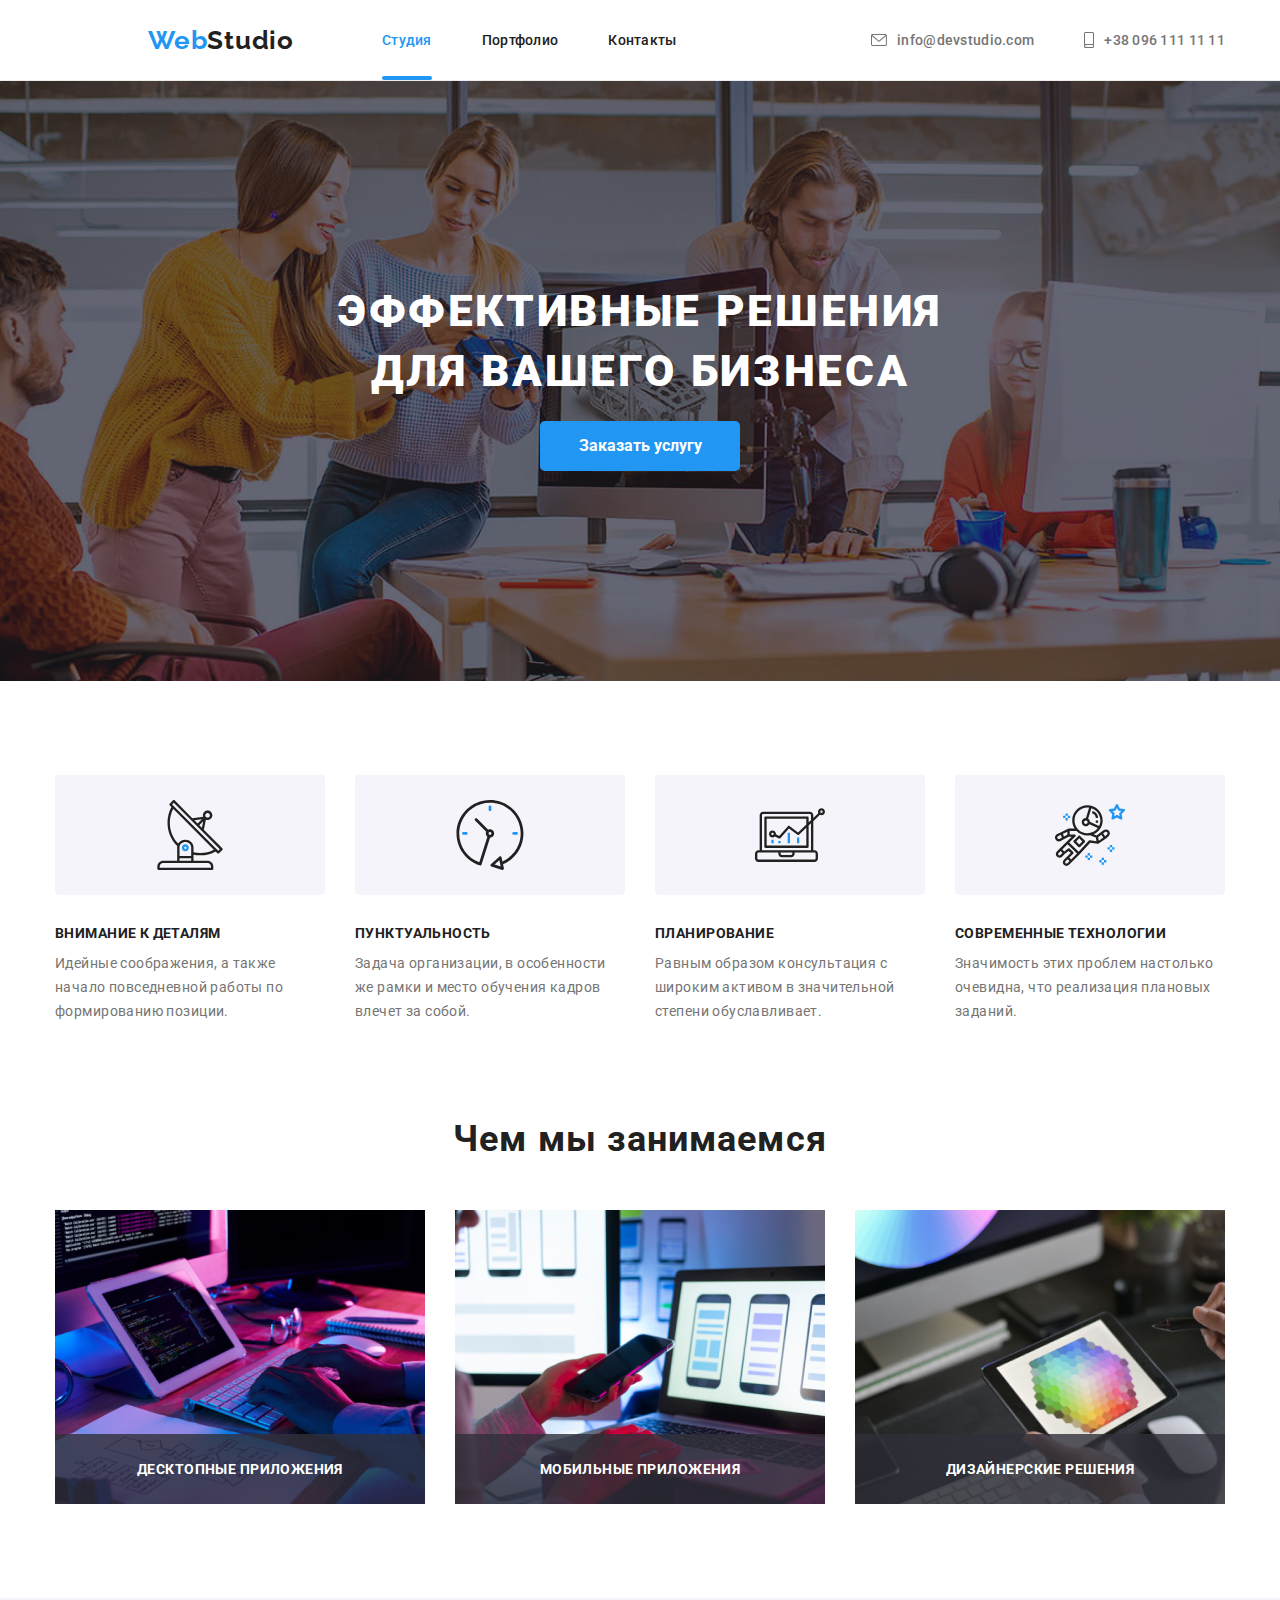
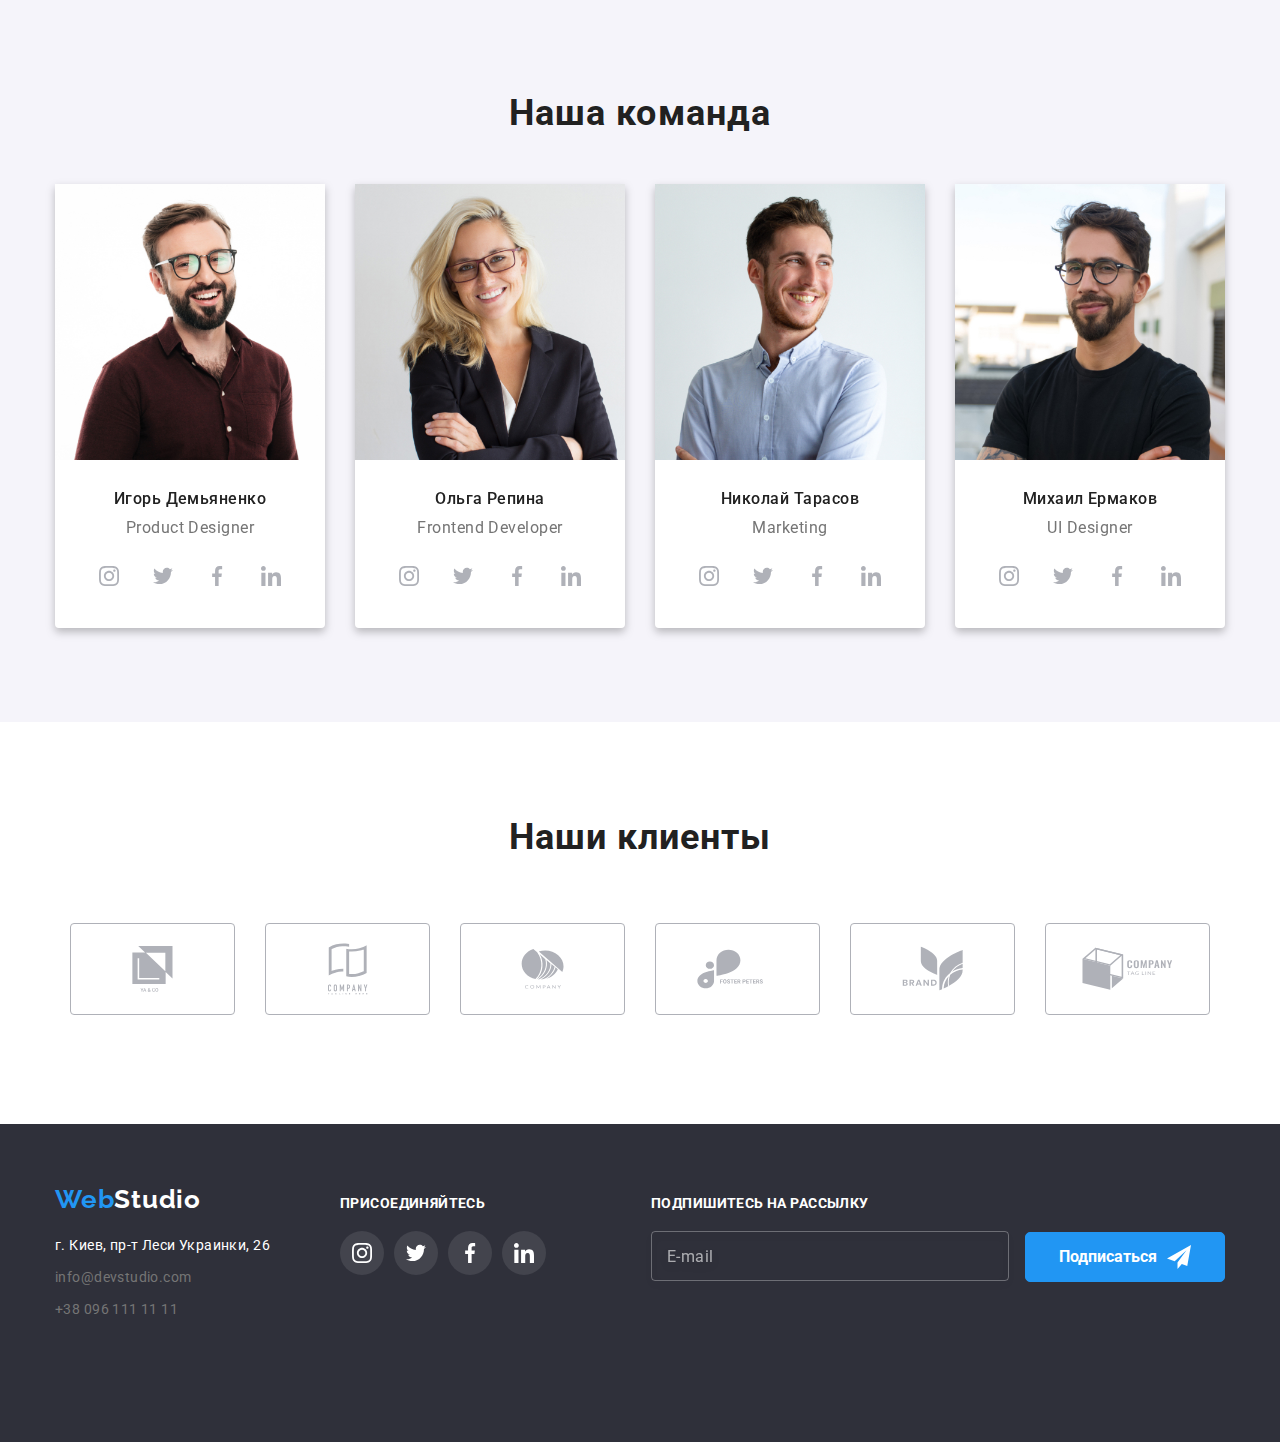
==== commit 4c14666f: "исправляет ошибки" ====
--- a/index.html
+++ b/index.html
@@ -3,6 +3,7 @@
 
 <head>
    <meta charset="UTF-8">
+   <meta name="viewport" content="width=device-width, initial-scale=1.0" />
    <meta http-equiv="X-UA-Compatible" content="IE=edge">
    <meta name="viewport" content="width=device-width, initial-scale=1.0">
    <title>WebStudio</title>
@@ -18,17 +19,68 @@
    <header class="header">
       <div class="container header-section">
          <!-- Название/логотип компании -->
-         <a href="./index.html" class="main-logo">
+         <a href="./index.html" class="main-logo main-logo__header">
             <span class="main-logo__first-part">Web</span>Studio
          </a>
          <!-- Навигация по сайту -->
+         <button type="button" class="menu-button" aria-expanded="false" aria-controls="menu-container"
+            data-menu-button>
+            <svg width="40" height="40" aria-label="Переключатель мобильного меню">
+               <use class="icon-menu" href="./images/icons.svg#menu"></use>
+               <use class="icon-cross" href="./images/icons.svg#cross"></use>
+            </svg>
+         </button>
+         <div class="mobile-menu" id="menu-container" data-menu>
+            <nav>
+               <ul class="mobile-navigation">
+                  <li class="mobile-navigation__item">
+                     <a href="./index.html" class="mobile-navigation__link mobile-navigation__link--active">Студия</a>
+                  </li>
+                  <li class="mobile-navigation__item">
+                     <a href="./potfolio.html" class="mobile-navigation__link">Портфолио</a>
+                  </li>
+                  <li class="mobile-navigation__item">
+                     <a href="" class="mobile-navigation__link">Контакты</a>
+                  </li>
+               </ul>
+            </nav>
+            <!-- Контакты -->
+            <div>
+               <ul class="mobile-contact">
+                  <li class="mobile-contact__item">
+                     <a href="tel:+380961111111" class="mobile-contact__telephone">
+                        +38 096 111 11 11
+                     </a>
+                  </li>
+                  <li class="mobile-contact__item">
+                     <a href="malito:info@devstudio.com" class="mobile-contact__mail">
+                        info@devstudio.com
+                     </a>
+                  </li>
+               </ul>
+               <ul class="mobile-socialmedia">
+                  <li class="mobile-socialmedia__item">
+                     <a class="mobile-socialmedia__link">Instagram</a>
+                  </li>
+                  <li class="mobile-socialmedia__item">
+                     <a class="mobile-socialmedia__link">Twitter</a>
+                  </li>
+                  <li class="mobile-socialmedia__item">
+                     <a class="mobile-socialmedia__link">Facebook</a>
+                  </li>
+                  <li class="mobile-socialmedia__item">
+                     <a class="mobile-socialmedia__link">LinkedIn</a>
+                  </li>
+               </ul>
+            </div>
+         </div>
          <nav>
             <ul class="navigation">
                <li class="navigation__item">
                   <a href="./index.html" class="navigation__link navigation__link--active">Студия</a>
                </li>
                <li class="navigation__item">
-                  <a href="./potfolio.html" class="navigation__link">Портфолио</a>
+                  <a href="./portfolio.html" class="navigation__link">Портфолио</a>
                </li>
                <li class="navigation__item">
                   <a href="" class="navigation__link">Контакты</a>
@@ -36,6 +88,7 @@
             </ul>
          </nav>
          <!-- Контакты -->
+
          <ul class="contact">
             <li class="contact__item">
                <a href="malito:info@devstudio.com" class="contact__links">
@@ -61,6 +114,7 @@
       <!-- Секция - главный посыл -->
       <section class="service">
          <div class="hero-section">
+            <!-- section -->
             <h1 class="hero-section__header">Эффективные решения<br>для вашего бизнеса</h1>
             <button type="button" class="main-button hero-section__button" data-modal-open>Заказать услугу</button>
          </div>
@@ -108,7 +162,8 @@
                   <div class="policy">
                      <label class="policy__label">
                         <input class="policy__checkbox" type="checkbox" name="policy">
-                        <span class="policy__icon"></span>Соглашаюсь с рассылкой и принимаю
+                        <span class="policy__icon"></span>
+                        Соглашаюсь с рассылкой и принимаю
                         <a href="#" class="policy__agreement"> Условия договора</a>
                      </label>
                   </div>
@@ -131,8 +186,8 @@
                         </svg>
                      </div>
                      <h3 class="our-value__header">Внимание к деталям</h3>
-                     <p class="our-value__descriptions">Идейные соображения, а также начало повседневной работы по
-                        формированию позиции.</p>
+                     <p class="our-value__descriptions">Идейные соображения, а также начало повседневной работы
+                        по формированию позиции.</p>
                   </li>
                   <li class="our-value__item">
                      <div class="our-value__container-for-icon">
@@ -141,8 +196,8 @@
                         </svg>
                      </div>
                      <h3 class="our-value__header">Пунктуальность</h3>
-                     <p class="our-value__descriptions">Задача организации, в особенности же рамки и место обучения
-                        кадров влечет за собой.</p>
+                     <p class="our-value__descriptions">Задача организации, в особенности же рамки и место
+                        обучения кадров влечет за собой.</p>
                   </li>
                   <li class="our-value__item">
                      <div class="our-value__container-for-icon">
@@ -151,8 +206,8 @@
                         </svg>
                      </div>
                      <h3 class="our-value__header">Планирование</h3>
-                     <p class="our-value__descriptions">Равным образом консультация с широким активом в значительной
-                        степени обуславливает.</p>
+                     <p class="our-value__descriptions">Равным образом консультация с широким активом в
+                        значительной степени обуславливает.</p>
                   </li>
                   <li class="our-value__item">
                      <div class="our-value__container-for-icon">
@@ -161,8 +216,8 @@
                         </svg>
                      </div>
                      <h3 class="our-value__header">Современные технологии</h3>
-                     <p class="our-value__descriptions">Значимость этих проблем настолько очевидна, что реализация
-                        плановых заданий.</p>
+                     <p class="our-value__descriptions">Значимость этих проблем настолько очевидна, что
+                        реализация плановых заданий.</p>
                   </li>
                </ul>
             </div>
@@ -170,19 +225,28 @@
                <h2 class="page-header">Чем мы занимаемся</h2>
                <ul class="what-we-do__list">
                   <li class="what-we-do__item">
-                     <img src="./images/image1.jpg" alt="Чем мы занимаемся1" width="370" height="294">
+                     <img srcset="
+                            ./images/what-we-do/box1.jpg 1x,
+                            ./images/what-we-do/box1@2x.jpg 2x
+                            " src="./images/what-we-do/box1.jpg" alt="Чем мы занимаемся1" width="370" height="294">
                      <div class="what-we-do__overlay-img">
                         <p class="what-we-do__overlay-text">Десктопные приложения</p>
                      </div>
                   </li>
                   <li class="what-we-do__item">
-                     <img src="./images/image2.jpg" alt="Чем мы занимаемся2" width="370" height="294">
+                     <img srcset="
+                            ./images/what-we-do/box2.jpg 1x,
+                            ./images/what-we-do/box2@2x.jpg 2x
+                            " src="./images/what-we-do/box2.jpg" alt="Чем мы занимаемся2" width="370" height="294">
                      <div class="what-we-do__overlay-img">
                         <p class="what-we-do__overlay-text">Мобильные приложения</p>
                      </div>
                   </li>
                   <li class="what-we-do__item">
-                     <img src="./images/image3.jpg" alt="Чем мы занимаемся3" width="370" height="294">
+                     <img srcset="
+                            ./images/what-we-do/box3.jpg 1x,
+                            ./images/what-we-do/box3@2x.jpg 2x
+                            " src="./images/what-we-do/box3.jpg" alt="Чем мы занимаемся3" width="370" height="294">
                      <div class="what-we-do__overlay-img">
                         <p class="what-we-do__overlay-text">Дизайнерские решения</p>
                      </div>
@@ -198,8 +262,10 @@
                <h2 class="page-header">Наша команда</h2>
                <ul class="our-team__list">
                   <li class="our-team__card">
-                     <img class="our-team__photo" src="./images/teamcard1.jpg" alt="Игорь Демьяненко" width="270"
-                        height="260">
+                     <img class="our-team__photo" srcset="
+                            ./images/our-team/img1.jpg 1x,
+                            ./images/our-team/img1@2x.jpg 2x
+                            " src="./images/our-team/img1.jpg" alt="Игорь Демьяненко">
                      <h3 class="our-team__member">Игорь Демьяненко</h3>
                      <p class="our-team__text">Product Designer</p>
                      <ul class="socialmedia our-team__socialmedia">
@@ -234,8 +300,10 @@
                      </ul>
                   </li>
                   <li class="our-team__card">
-                     <img class="our-team__photo" src="./images/teamcard2.jpg" alt="Ольга Репина" width="270"
-                        height="260">
+                     <img class="our-team__photo" srcset="
+                            ./images/our-team/img2.jpg 1x,
+                            ./images/our-team/img2@2x.jpg 2x
+                            " src="./images/our-team/img2.jpg" alt="Ольга Репина">
                      <h3 class="our-team__member">Ольга Репина</h3>
                      <p class="our-team__text">Frontend Developer</p>
                      <ul class="socialmedia our-team__socialmedia">
@@ -270,8 +338,10 @@
                      </ul>
                   </li>
                   <li class="our-team__card">
-                     <img class="our-team__photo" src="./images/teamcard3.jpg" alt="Николай Тарасов" width="270"
-                        height="260">
+                     <img class="our-team__photo" srcset="
+                            ./images/our-team/img3.jpg 1x,
+                            ./images/our-team/img3@2x.jpg 2x
+                            " src="./images/our-team/img3.jpg" alt="Николай Тарасов">
                      <h3 class="our-team__member">Николай Тарасов</h3>
                      <p class="our-team__text">Marketing</p>
                      <ul class="socialmedia our-team__socialmedia">
@@ -306,8 +376,10 @@
                      </ul>
                   </li>
                   <li class="our-team__card">
-                     <img class="our-team__photo" src="./images/teamcard4.jpg" alt="Михаил Ермаков" width="270"
-                        height="260">
+                     <img class="our-team__photo" srcset="
+                            ./images/our-team/img4.jpg 1x,
+                            ./images/our-team/img4@2x.jpg 2x
+                            " src="./images/our-team/img4.jpg" alt="Михаил Ермаков">
                      <h3 class="our-team__member">Михаил Ермаков</h3>
                      <p class="our-team__text">UI Designer</p>
                      <ul class="socialmedia our-team__socialmedia">
@@ -355,7 +427,7 @@
                         <use href="./images/icons.svg#client1"></use>
                      </svg>
                   </a>
-               </li>
+
                <li class="our-clients__item">
                   <a href="#" class="our-clients__link">
                      <svg class="our-clients__icon" width="40px" height="52px">
@@ -398,64 +470,67 @@
    <!-- Footer -->
    <footer class="footer">
       <div class="container footer__parts">
-         <div class="addresses">
-            <a href="" class="main-logo">
-               <span class="main-logo__first-part">Web</span><span class="footer__main-logo">Studio</span>
-            </a>
-            <address>
-               <ul class="addresses__list">
-                  <li class="addresses__item">
-                     <a href="" class="addresses__link"><span class="addresses__link--color">г. Киев, пр-т Леси
-                           Украинки, 26</span></a>
-                  </li>
-                  <li class="addresses__item">
-                     <a href="malito:info@devstudio.com" class="addresses__link">info@devstudio.com</a>
-                  </li>
-                  <li class="addresses__item">
-                     <a href="tel:+380961111111" class="addresses__link">+38 096 111 11 11</a>
-                  </li>
-               </ul>
-            </address>
-         </div>
-         <div class="subscribe">
-            <h2 class="footer-tittle">Присоединяйтесь</h2>
-            <ul class="socialmedia">
-               <li class="socialmedia__item">
-                  <a href="#" class="socialmedia__link footer__socialmedia-link">
-                     <svg class="socialmedia__icon">
-                        <use href="./images/icons.svg#instagram"></use>
-                     </svg>
-                  </a>
-               </li>
-               <li class="socialmedia__item">
-                  <a href="#" class="socialmedia__link footer__socialmedia-link">
-                     <svg class="socialmedia__icon">
-                        <use href="./images/icons.svg#twitter"></use>
-                     </svg>
-                  </a>
-               </li>
-               <li class="socialmedia__item">
-                  <a href="#" class="socialmedia__link footer__socialmedia-link">
-                     <svg class="socialmedia__icon">
-                        <use href="./images/icons.svg#facebook"></use>
-                     </svg>
-                  </a>
-               </li>
-               <li class="socialmedia__item">
-                  <a href="#" class="socialmedia__link footer__socialmedia-link">
-                     <svg class="socialmedia__icon">
-                        <use href="./images/icons.svg#linkedin"></use>
-                     </svg>
-                  </a>
-               </li>
-            </ul>
+         <div class="container--tablet">
+            <div class="addresses">
+               <a href="" class="main-logo main-logo__footer">
+                  <span class="main-logo__first-part">Web</span>Studio
+               </a>
+               <address>
+                  <ul class="addresses__list">
+                     <li class="addresses__item">
+                        <a href="" class="addresses__link"><span class="addresses__link--color">г. Киев, пр-т Леси
+                              Украинки, 26</span></a>
+                     </li>
+                     <li class="addresses__item">
+                        <a href="malito:info@devstudio.com" class="addresses__link">info@devstudio.com</a>
+                     </li>
+                     <li class="addresses__item">
+                        <a href="tel:+380961111111" class="addresses__link">+38 096 111 11 11</a>
+                     </li>
+                  </ul>
+               </address>
+            </div>
+            <div class="subscribe">
+               <h2 class="footer-tittle">Присоединяйтесь</h2>
+               <ul class="socialmedia">
+                  <li class="socialmedia__item">
+                     <a href="#" class="socialmedia__link footer__socialmedia-link">
+                        <svg class="socialmedia__icon">
+                           <use href="./images/icons.svg#instagram"></use>
+                        </svg>
+                     </a>
+                  </li>
+                  <li class="socialmedia__item">
+                     <a href="#" class="socialmedia__link footer__socialmedia-link">
+                        <svg class="socialmedia__icon">
+                           <use href="./images/icons.svg#twitter"></use>
+                        </svg>
+                     </a>
+                  </li>
+                  <li class="socialmedia__item">
+                     <a href="#" class="socialmedia__link footer__socialmedia-link">
+                        <svg class="socialmedia__icon">
+                           <use href="./images/icons.svg#facebook"></use>
+                        </svg>
+                     </a>
+                  </li>
+                  <li class="socialmedia__item">
+                     <a href="#" class="socialmedia__link footer__socialmedia-link">
+                        <svg class="socialmedia__icon">
+                           <use href="./images/icons.svg#linkedin"></use>
+                        </svg>
+                     </a>
+                  </li>
+               </ul>
+            </div>
          </div>
          <div class="footer-form">
             <form action="" class="js-speaker-form">
                <div>
-                  <label for="mail-footer" class="footer-tittle footer-form__label">Подпишитесь на рассылку</label>
+                  <label for="mail-footer" class="footer-tittle footer-form__label">Подпишитесь на
+                     рассылку</label>
                </div>
-               <div>
+               <div class="footer-form__input-container">
                   <input type="email" name="mail" id="mail-footer" class="footer-form__input" placeholder="E-mail">
                   <button type="submit" class="main-button footer-form__button">Подписаться
                      <svg class="footer-form__icon" width="24" height="24">
@@ -467,6 +542,7 @@
          </div>
       </div>
    </footer>
+   <script src="./js/menu.js"></script>
    <script src="./js/modal.js"></script>
 </body>
 
--- a/css/main.min.css
+++ b/css/main.min.css
@@ -1,3 +1,3 @@
 /*! modern-normalize v1.1.0 | MIT License | https://github.com/sindresorhus/modern-normalize */*,::before,::after{-webkit-box-sizing:border-box;box-sizing:border-box}html{line-height:1.15;-webkit-text-size-adjust:100%;-moz-tab-size:4;-o-tab-size:4;tab-size:4}body{margin:0;font-family:system-ui,-apple-system,"Segoe UI",Roboto,Helvetica,Arial,sans-serif,"Apple Color Emoji","Segoe UI Emoji"}hr{height:0;color:inherit}abbr[title]{-webkit-text-decoration:underline dotted;text-decoration:underline dotted}b,strong{font-weight:bolder}code,kbd,samp,pre{font-family:ui-monospace, SFMono-Regular, Consolas, "Liberation Mono", Menlo,
- monospace;font-size:1em}small{font-size:80%}sub,sup{font-size:75%;line-height:0;position:relative;vertical-align:baseline}sub{bottom:-0.25em}sup{top:-0.5em}table{text-indent:0;border-color:inherit}button,input,optgroup,select,textarea{font-family:inherit;font-size:100%;line-height:1.15;margin:0}button,select{text-transform:none}button,[type="button"],[type="reset"],[type="submit"]{-webkit-appearance:button}::-moz-focus-inner{border-style:none;padding:0}:-moz-focusring{outline:1px dotted ButtonText}:-moz-ui-invalid{box-shadow:none}legend{padding:0}progress{vertical-align:baseline}::-webkit-inner-spin-button,::-webkit-outer-spin-button{height:auto}[type="search"]{-webkit-appearance:textfield;outline-offset:-2px}::-webkit-search-decoration{-webkit-appearance:none}::-webkit-file-upload-button{-webkit-appearance:button;font:inherit}summary{display:list-item}*{margin:0;padding:0}ul{list-style:none}body{font-family:"Roboto",sans-serif;color:#212121}a{color:inherit;text-decoration:none}.container{width:1200px;padding-left:15px;padding-right:15px;margin-left:auto;margin-right:auto}.main-logo{display:block;font-family:"Raleway",sans-serif;font-size:26px;font-weight:700;line-height:1.173;letter-spacing:0.03em;margin-right:93px;padding-top:24px;padding-bottom:24px}.main-logo__first-part{color:#2196f3}.footer__main-logo{color:#fff}.main-button{width:200px;height:50px;font-family:"Roboto",sans-serif;background-color:#2196f3;color:#fff;font-size:16px;line-height:1.875;font-weight:700;border:0;border-radius:5px;padding:10px 32px;cursor:pointer;-webkit-transition-property:background-color, -webkit-box-shadow;transition-property:background-color, -webkit-box-shadow;transition-property:background-color, box-shadow;transition-property:background-color, box-shadow, -webkit-box-shadow;-webkit-transition-duration:250ms;transition-duration:250ms;-webkit-transition-timing-function:cubic-bezier(0.4, 0, 0.2, 1);transition-timing-function:cubic-bezier(0.4, 0, 0.2, 1)}.main-button:hover,.main-button:focus{background-color:#188ce8;-webkit-box-shadow:0px 4px 4px rgba(0,0,0,0.15);box-shadow:0px 4px 4px rgba(0,0,0,0.15)}.socialmedia{display:-webkit-box;display:-ms-flexbox;display:flex}.socialmedia__item+.socialmedia__item{margin-left:10px}.socialmedia__link{width:44px;height:44px;color:#afb1b8;border-radius:50%;display:-webkit-box;display:-ms-flexbox;display:flex;-webkit-box-pack:center;-ms-flex-pack:center;justify-content:center;-webkit-box-align:center;-ms-flex-align:center;align-items:center;-webkit-transition-property:background-color, color;transition-property:background-color, color;-webkit-transition-duration:250ms;transition-duration:250ms;-webkit-transition-timing-function:cubic-bezier(0.4, 0, 0.2, 1);transition-timing-function:cubic-bezier(0.4, 0, 0.2, 1)}.socialmedia__link:hover{background-color:#2196f3;-webkit-filter:drop-shadow(0px 4px 4px rgba(0,0,0,0.25));filter:drop-shadow(0px 4px 4px rgba(0,0,0,0.25));color:#fff}.socialmedia__icon{width:20px;height:20px;fill:currentColor}.socialmedia__icon:hover{fill:currentColor}.section{padding-top:94px;padding-bottom:94px}.header-section{display:-webkit-box;display:-ms-flexbox;display:flex;-webkit-box-align:center;-ms-flex-align:center;align-items:center}.header{background-color:#fff;border-bottom:1px solid #ececec}.navigation{display:-webkit-box;display:-ms-flexbox;display:flex}.navigation__item+.navigation__item{margin-left:50px}.navigation__link{font-family:"Roboto",sans-serif;font-style:normal;font-weight:500;font-size:14px;line-height:1.172;letter-spacing:0.02em;display:block;padding-top:32px;padding-bottom:32px;position:relative;-webkit-transition-property:color;transition-property:color;-webkit-transition-duration:250ms;transition-duration:250ms;-webkit-transition-timing-function:cubic-bezier(0.4, 0, 0.2, 1);transition-timing-function:cubic-bezier(0.4, 0, 0.2, 1)}.navigation__link:hover,.navigation__link::after{color:#2196f3}.navigation__link::after{position:absolute;content:"";left:0;bottom:0;width:100%;height:4px;background-color:#2196f3;border-radius:2px;opacity:0;-webkit-transition-property:opacity;transition-property:opacity;-webkit-transition-duration:250ms;transition-duration:250ms;-webkit-transition-timing-function:cubic-bezier(0.4, 0, 0.2, 1);transition-timing-function:cubic-bezier(0.4, 0, 0.2, 1)}.navigation__link:hover::after{opacity:1}.navigation__link--active{color:#2196f3;position:relative}.navigation__link--active::after{display:block;position:absolute;content:"";left:0;bottom:0;width:100%;height:4px;background-color:#2196f3;border-radius:2px;opacity:1}.contact{display:-webkit-box;display:-ms-flexbox;display:flex;margin-left:auto}.contact__item+.contact__item{margin-left:50px}.contact__links{color:#757575;font-family:"Roboto",sans-serif;font-style:normal;font-weight:500;font-size:14px;line-height:1.172;letter-spacing:0.02em;display:block;padding-top:32px;padding-bottom:32px;display:-webkit-inline-box;display:-ms-inline-flexbox;display:inline-flex;-webkit-box-align:center;-ms-flex-align:center;align-items:center;-webkit-transition-property:color;transition-property:color;-webkit-transition-duration:250ms;transition-duration:250ms;-webkit-transition-timing-function:cubic-bezier(0.4, 0, 0.2, 1);transition-timing-function:cubic-bezier(0.4, 0, 0.2, 1)}.contact__links:focus,.contact__links:hover{color:#2196f3}.contact__icons{fill:currentColor;margin-right:10px}.hero-section{padding-top:200px;padding-bottom:200px;text-align:center;max-width:1600px;height:600px;margin-left:auto;margin-right:auto;background-image:-webkit-gradient(linear, left top, right top, from(rgba(47,48,58,0.4)), to(rgba(47,48,58,0.4))),url(../images/hero-img.jpg);background-image:linear-gradient(to right, rgba(47,48,58,0.4), rgba(47,48,58,0.4)),url(../images/hero-img.jpg);background-repeat:no-repeat;background-position:center;background-size:cover}.hero-section__header{color:#fff;font-weight:900;font-size:44px;line-height:60px;letter-spacing:0.06em;text-transform:uppercase;margin-bottom:20px}.backdrop{position:fixed;top:0;left:0;width:100%;height:100%;background-color:rgba(0,0,0,0.2);z-index:1;opacity:1;-webkit-transition:opacity 250ms cubic-bezier(0.4, 0, 0.2, 1);transition:opacity 250ms cubic-bezier(0.4, 0, 0.2, 1)}.is-hidden{opacity:0;pointer-events:none}.modal{position:absolute;top:50%;left:50%;-webkit-transform:translate(-50%, -50%);transform:translate(-50%, -50%);min-width:528px;min-height:581px;background-color:#fff;padding:40px}.modal__close-button{position:absolute;top:8px;right:8px;width:30px;height:30px;border:1px solid #e6e6e6;border-radius:50%;background-color:white;display:-webkit-box;display:-ms-flexbox;display:flex;-webkit-box-pack:center;-ms-flex-pack:center;justify-content:center;-webkit-box-align:center;-ms-flex-align:center;align-items:center;cursor:pointer;-webkit-transition-property:fill;transition-property:fill;-webkit-transition-duration:250ms;transition-duration:250ms;-webkit-transition-timing-function:cubic-bezier(0.4, 0, 0.2, 1);transition-timing-function:cubic-bezier(0.4, 0, 0.2, 1)}.modal__close-button:hover,.modal__close-button:focus{fill:#2196f3}.form-header{font-family:"Roboto",sans-serif;font-style:normal;font-weight:700;font-size:20px;line-height:23px;text-align:center;letter-spacing:0.03em;color:#212121;margin-bottom:12px}.form-feild{display:-webkit-box;display:-ms-flexbox;display:flex;-webkit-box-orient:vertical;-webkit-box-direction:normal;-ms-flex-direction:column;flex-direction:column;margin-bottom:10px}.form-feild__label{font-family:"Roboto",sans-serif;font-style:normal;font-weight:400;font-size:12px;line-height:14px;letter-spacing:0.01em;color:#757575;margin-bottom:4px}.form-feild__input-parts{position:relative}.form-feild__input{width:100%;height:40px;padding-left:42px;padding-top:12px;padding-bottom:12px;border:1px solid rgba(33,33,33,0.2);border-radius:4px;outline:none;-webkit-transition-property:border;transition-property:border;-webkit-transition-duration:250ms;transition-duration:250ms;-webkit-transition-timing-function:cubic-bezier(0.4, 0, 0.2, 1);transition-timing-function:cubic-bezier(0.4, 0, 0.2, 1)}.form-feild__input:focus{border:1px solid #2196f3}.form-feild__icon{position:absolute;left:12px;top:11px;fill:black;-webkit-transition-property:fill;transition-property:fill;-webkit-transition-duration:250ms;transition-duration:250ms;-webkit-transition-timing-function:cubic-bezier(0.4, 0, 0.2, 1);transition-timing-function:cubic-bezier(0.4, 0, 0.2, 1)}.form-feild__input:focus ~ .form-feild__icon{fill:#2196f3}.form-feild__textarea{margin-top:4px;padding:12px 16px;resize:none;height:120px;border:1px solid rgba(33,33,33,0.2);border-radius:4px;outline:none;-webkit-transition-property:border;transition-property:border;-webkit-transition-duration:250ms;transition-duration:250ms;-webkit-transition-timing-function:cubic-bezier(0.4, 0, 0.2, 1);transition-timing-function:cubic-bezier(0.4, 0, 0.2, 1)}.form-feild__textarea::-webkit-input-placeholder{font-family:"Roboto",sans-serif;font-style:normal;font-weight:400;font-size:14px;line-height:16px;letter-spacing:0.01em;color:rgba(117,117,117,0.5)}.form-feild__textarea:-ms-input-placeholder{font-family:"Roboto",sans-serif;font-style:normal;font-weight:400;font-size:14px;line-height:16px;letter-spacing:0.01em;color:rgba(117,117,117,0.5)}.form-feild__textarea::-ms-input-placeholder{font-family:"Roboto",sans-serif;font-style:normal;font-weight:400;font-size:14px;line-height:16px;letter-spacing:0.01em;color:rgba(117,117,117,0.5)}.form-feild__textarea::placeholder{font-family:"Roboto",sans-serif;font-style:normal;font-weight:400;font-size:14px;line-height:16px;letter-spacing:0.01em;color:rgba(117,117,117,0.5)}.form-feild__textarea:focus{border:1px solid #2196f3}.policy{display:-webkit-box;display:-ms-flexbox;display:flex;-webkit-box-align:center;-ms-flex-align:center;align-items:center;-webkit-box-pack:center;-ms-flex-pack:center;justify-content:center;margin-top:20px;margin-bottom:30px}.policy__label{display:-webkit-box;display:-ms-flexbox;display:flex;-webkit-box-align:center;-ms-flex-align:center;align-items:center;font-family:"Roboto",sans-serif;font-style:normal;font-weight:normal;font-size:14px;line-height:24px;letter-spacing:0.03em;color:#757575}.policy__checkbox{position:absolute;width:1px;height:1px;margin:-1px;border:0;padding:0;clip:rect(0 0 0 0);overflow:hidden}.policy__icon{display:inline-block;width:16px;height:15px;margin-right:7px;border-radius:2px;border:2px solid #212121;-webkit-transition-property:background-color, border, background-image;transition-property:background-color, border, background-image;-webkit-transition-duration:250ms;transition-duration:250ms;-webkit-transition-timing-function:cubic-bezier(0.4, 0, 0.2, 1);transition-timing-function:cubic-bezier(0.4, 0, 0.2, 1)}.policy__checkbox:checked+.policy__icon{background-color:#2196f3;border:2px solid #2196f3;background-image:url(../images/svg-icons/icon-check.svg);background-size:contain;background-origin:border-box}.policy__agreement{font-family:"Roboto",sans-serif;font-style:normal;font-weight:normal;font-size:14px;line-height:24px;letter-spacing:0.03em;-webkit-text-decoration-line:underline;text-decoration-line:underline;color:#2196f3;margin-left:6px}.form-feild-button{display:-webkit-box;display:-ms-flexbox;display:flex;-webkit-box-pack:center;-ms-flex-pack:center;justify-content:center}.our-value{background-color:#fff}.our-value__list{display:-webkit-box;display:-ms-flexbox;display:flex}.our-value__item+.our-value__item{margin-left:50px}.our-value__container-for-icon{background-color:#f5f4fa;width:270px;height:120px;border-radius:4px;margin-bottom:30px;display:-webkit-box;display:-ms-flexbox;display:flex;-webkit-box-pack:center;-ms-flex-pack:center;justify-content:center;-webkit-box-align:center;-ms-flex-align:center;align-items:center}.our-value__icon{width:70px;height:70px}.our-value__header{font-style:normal;font-weight:700;font-size:14px;line-height:1.172;letter-spacing:0.03em;text-transform:uppercase;margin-bottom:10px}.our-value__descriptions{color:#757575;font-style:normal;font-weight:400;font-size:14px;line-height:1.714;letter-spacing:0.03em}.what-we-do{padding-bottom:94px}.page-header{font-style:normal;font-weight:700;font-size:36px;line-height:1.171;text-align:center;letter-spacing:0.03em;margin-bottom:50px}.what-we-do__list{display:-webkit-box;display:-ms-flexbox;display:flex}.what-we-do__item+.what-we-do__item{margin-left:30px}.what-we-do__item{position:relative}.what-we-do__overlay-img{width:370px;height:70px;display:-webkit-box;display:-ms-flexbox;display:flex;-webkit-box-pack:center;-ms-flex-pack:center;justify-content:center;-webkit-box-align:center;-ms-flex-align:center;align-items:center;position:absolute;left:0;bottom:3px;background:rgba(47,48,58,0.8)}.what-we-do__overlay-text{color:white;font-family:Roboto;font-style:normal;font-weight:700;font-size:14px;line-height:1.19;text-align:center;letter-spacing:0.03em;text-transform:uppercase}.our-team{background-color:#f5f4fa}.our-team__list{display:-webkit-box;display:-ms-flexbox;display:flex}.our-team__card{background-color:#fff;border-radius:0px 0px 4px 4px;-webkit-filter:drop-shadow(0px 4px 4px rgba(0,0,0,0.25));filter:drop-shadow(0px 4px 4px rgba(0,0,0,0.25))}.our-team__card+.our-team__card{margin-left:30px}.our-team__photo{margin-bottom:30px}.our-team__member{font-style:normal;font-weight:500;font-size:16px;line-height:1.171;text-align:center;letter-spacing:0.03em;margin-bottom:10px}.our-team__text{color:#757575;font-style:normal;font-weight:400;font-size:16px;line-height:1.171;text-align:center;letter-spacing:0.03em;margin-bottom:16px}.our-team__socialmedia{-webkit-box-pack:center;-ms-flex-pack:center;justify-content:center;margin-bottom:29px}.our-clients__list{display:-webkit-box;display:-ms-flexbox;display:flex;-webkit-box-pack:center;-ms-flex-pack:center;justify-content:center;margin:0 auto;justify-content:center}.our-clients__item+.our-clients__item{margin-left:30px}.our-clients__link{width:170px;height:92px;color:#afb1b8;border:1px solid #afb1b8;border-radius:4px;display:-webkit-box;display:-ms-flexbox;display:flex;-webkit-box-pack:center;-ms-flex-pack:center;justify-content:center;-webkit-box-align:center;-ms-flex-align:center;align-items:center;-webkit-transition-property:color, border;transition-property:color, border;-webkit-transition-duration:250ms;transition-duration:250ms;-webkit-transition-timing-function:cubic-bezier(0.4, 0, 0.2, 1);transition-timing-function:cubic-bezier(0.4, 0, 0.2, 1)}.our-clients__link:hover{border:1px solid #2196f3;border-radius:4px;color:#2196f3}.our-clients__icon{fill:currentColor}.footer{background-color:#2f303a;padding-top:60px;padding-bottom:60px}.footer__parts{display:-webkit-box;display:-ms-flexbox;display:flex;-webkit-box-align:baseline;-ms-flex-align:baseline;align-items:baseline}.addresses__link--color{color:#fff;-webkit-transition-property:color;transition-property:color;-webkit-transition-duration:250ms;transition-duration:250ms;-webkit-transition-timing-function:cubic-bezier(0.4, 0, 0.2, 1);transition-timing-function:cubic-bezier(0.4, 0, 0.2, 1)}.addresses__link--color:focus,.addresses__link--color:hover{color:#2196f3}.addresses__item{margin-bottom:8px}.addresses__item:last-child{margin-bottom:0}.addresses__link{color:#757575;font-style:normal;font-weight:400;font-size:14px;line-height:1.714;letter-spacing:0.03em;-webkit-transition-property:color;transition-property:color;-webkit-transition-duration:250ms;transition-duration:250ms;-webkit-transition-timing-function:cubic-bezier(0.4, 0, 0.2, 1);transition-timing-function:cubic-bezier(0.4, 0, 0.2, 1)}.addresses__link:focus,.addresses__link:hover{color:#2196f3}.subscribe{margin-left:70px}.footer-tittle{color:#fff;font-style:normal;font-weight:700;font-size:14px;line-height:1.172;letter-spacing:0.03em;text-transform:uppercase;margin-bottom:20px}.footer__socialmedia-link{background-color:#43444d;color:white}.footer-form{display:-webkit-box;display:-ms-flexbox;display:flex;-webkit-box-orient:vertical;-webkit-box-direction:normal;-ms-flex-direction:column;flex-direction:column;margin-left:auto}.footer-form__label{display:block;margin-bottom:20px}.footer-form__input{outline:none;width:358px;height:50px;padding:16px 15px;margin-right:12px;background-color:#2f303a;border:1px solid rgba(255,255,255,0.3);-webkit-filter:drop-shadow(0px 4px 4px rgba(0,0,0,0.15));filter:drop-shadow(0px 4px 4px rgba(0,0,0,0.15));border-radius:4px;font-family:Roboto;font-style:normal;font-weight:400;font-size:16px;line-height:20px;letter-spacing:0.03em;color:rgba(255,255,255,0.6)}.footer-form__input::-webkit-input-placeholder{font-family:Roboto;font-style:normal;font-weight:400;font-size:16px;line-height:20px;letter-spacing:0.03em;color:rgba(255,255,255,0.6)}.footer-form__input:-ms-input-placeholder{font-family:Roboto;font-style:normal;font-weight:400;font-size:16px;line-height:20px;letter-spacing:0.03em;color:rgba(255,255,255,0.6)}.footer-form__input::-ms-input-placeholder{font-family:Roboto;font-style:normal;font-weight:400;font-size:16px;line-height:20px;letter-spacing:0.03em;color:rgba(255,255,255,0.6)}.footer-form__input::placeholder{font-family:Roboto;font-style:normal;font-weight:400;font-size:16px;line-height:20px;letter-spacing:0.03em;color:rgba(255,255,255,0.6)}.footer-form__button{display:-webkit-inline-box;display:-ms-inline-flexbox;display:inline-flex;-webkit-box-align:center;-ms-flex-align:center;align-items:center;-webkit-box-pack:center;-ms-flex-pack:center;justify-content:center;border:1px solid #2196f3}.footer-form__icon{margin-left:10px}
+ monospace;font-size:1em}small{font-size:80%}sub,sup{font-size:75%;line-height:0;position:relative;vertical-align:baseline}sub{bottom:-0.25em}sup{top:-0.5em}table{text-indent:0;border-color:inherit}button,input,optgroup,select,textarea{font-family:inherit;font-size:100%;line-height:1.15;margin:0}button,select{text-transform:none}button,[type="button"],[type="reset"],[type="submit"]{-webkit-appearance:button}::-moz-focus-inner{border-style:none;padding:0}:-moz-focusring{outline:1px dotted ButtonText}:-moz-ui-invalid{box-shadow:none}legend{padding:0}progress{vertical-align:baseline}::-webkit-inner-spin-button,::-webkit-outer-spin-button{height:auto}[type="search"]{-webkit-appearance:textfield;outline-offset:-2px}::-webkit-search-decoration{-webkit-appearance:none}::-webkit-file-upload-button{-webkit-appearance:button;font:inherit}summary{display:list-item}*{margin:0;padding:0}ul{list-style:none}body{font-family:"Roboto",sans-serif;color:#212121;min-width:480px}body.modal-open{overflow:hidden}a{color:inherit;text-decoration:none}.container{padding-left:15px;padding-right:15px;margin-left:auto;margin-right:auto}@media screen and (min-width: 768px){.container{width:768px}}@media screen and (min-width: 1200px){.container{width:1200px}}.main-logo{display:block;font-family:"Raleway",sans-serif;font-style:normal;font-weight:400;font-size:24px;line-height:28px;letter-spacing:0.03em}@media screen and (min-width: 1200px){.main-logo{font-size:26px;font-weight:700;line-height:1.173}}.main-logo__first-part{color:#2196f3}.main-button{width:200px;height:50px;font-family:"Roboto",sans-serif;background-color:#2196f3;color:#fff;font-size:16px;line-height:1.875;font-weight:700;border:0;border-radius:5px;padding:10px 32px;cursor:pointer;-webkit-transition-property:background-color, -webkit-box-shadow;transition-property:background-color, -webkit-box-shadow;transition-property:background-color, box-shadow;transition-property:background-color, box-shadow, -webkit-box-shadow;-webkit-transition-duration:250ms;transition-duration:250ms;-webkit-transition-timing-function:cubic-bezier(0.4, 0, 0.2, 1);transition-timing-function:cubic-bezier(0.4, 0, 0.2, 1)}.main-button:hover,.main-button:focus{background-color:#188ce8;-webkit-box-shadow:0px 4px 4px rgba(0,0,0,0.15);box-shadow:0px 4px 4px rgba(0,0,0,0.15)}.socialmedia{display:-webkit-box;display:-ms-flexbox;display:flex;-webkit-box-pack:center;-ms-flex-pack:center;justify-content:center}.socialmedia__item+.socialmedia__item{margin-left:10px}.socialmedia__link{width:44px;height:44px;color:#afb1b8;border-radius:50%;display:-webkit-box;display:-ms-flexbox;display:flex;-webkit-box-pack:center;-ms-flex-pack:center;justify-content:center;-webkit-box-align:center;-ms-flex-align:center;align-items:center;-webkit-transition-property:background-color, color;transition-property:background-color, color;-webkit-transition-duration:250ms;transition-duration:250ms;-webkit-transition-timing-function:cubic-bezier(0.4, 0, 0.2, 1);transition-timing-function:cubic-bezier(0.4, 0, 0.2, 1)}.socialmedia__link:hover{background-color:#2196f3;-webkit-filter:drop-shadow(0px 4px 4px rgba(0,0,0,0.25));filter:drop-shadow(0px 4px 4px rgba(0,0,0,0.25));color:#fff}.socialmedia__icon{width:20px;height:20px;fill:currentColor}.socialmedia__icon:hover{fill:currentColor}.section{padding-top:60px;padding-bottom:60px}@media screen and (min-width: 1200px){.section{padding-top:94px;padding-bottom:94px}}img{display:block;max-width:100%;height:auto}.header-section{display:-webkit-box;display:-ms-flexbox;display:flex;-webkit-box-align:center;-ms-flex-align:center;align-items:center}.header{border-bottom:1px solid #ececec}@media screen and (min-width: 768px){.main-logo__header{margin-right:88px}}@media screen and (min-width: 1200px){.main-logo__header{margin-left:93px}}.menu-button{display:-webkit-inline-box;display:-ms-inline-flexbox;display:inline-flex;border:none;background-color:transparent;cursor:pointer;z-index:2;margin-left:auto;padding-top:10px;padding-bottom:10px;-webkit-transition-property:fill;transition-property:fill;-webkit-transition-duration:250ms;transition-duration:250ms;-webkit-transition-timing-function:cubic-bezier(0.4, 0, 0.2, 1);transition-timing-function:cubic-bezier(0.4, 0, 0.2, 1)}.menu-button:hover{fill:#2196f3}@media screen and (min-width: 768px){.menu-button{display:none}}.menu-button .icon-cross{display:none}.menu-button.is-open .icon-cross{display:block}.menu-button.is-open .icon-menu{display:none}.mobile-menu{display:-webkit-box;display:-ms-flexbox;display:flex;-webkit-box-orient:vertical;-webkit-box-direction:normal;-ms-flex-direction:column;flex-direction:column;-webkit-box-pack:justify;-ms-flex-pack:justify;justify-content:space-between}@media screen and (min-width: 768px){.mobile-menu{display:none}}@media screen and (max-width: 768px){.mobile-menu{position:fixed;top:0;left:0;width:100%;height:100%;z-index:1;-webkit-transform:translateX(100%);transform:translateX(100%);-webkit-transition:-webkit-transform 500ms linear;transition:-webkit-transform 500ms linear;transition:transform 500ms linear;transition:transform 500ms linear, -webkit-transform 500ms linear;padding:48px 40px;margin-left:auto;margin-right:auto;text-align:left;background-color:white}.mobile-menu.is-open{-webkit-transform:translateX(0);transform:translateX(0)}}.mobile-navigation__item:not(:last-child){margin-bottom:32px}.mobile-navigation__link{font-family:Roboto;font-style:normal;font-weight:500;font-size:40px;line-height:47px;letter-spacing:0.02em;color:#212121}.mobile-navigation__link:focus,.mobile-navigation__link:hover{color:#2196f3}.mobile-navigation__link--active{color:#2196f3}.mobile-contact{margin-bottom:64px}.mobile-contact__item:not(:last-child){margin-bottom:32px}.mobile-contact__telephone{font-family:Roboto;font-style:normal;font-weight:500;font-size:34px;line-height:40px;letter-spacing:0.02em;color:#2196f3}.mobile-contact__mail{font-family:Roboto;font-style:normal;font-weight:500;font-size:24px;line-height:28px;letter-spacing:0.02em;color:#757575}.mobile-socialmedia{display:-webkit-box;display:-ms-flexbox;display:flex}.mobile-socialmedia__item:not(:last-child){margin-right:10px;border-right:1px solid rgba(33,33,33,0.2);padding-right:10px}.mobile-socialmedia__link{position:relative;font-family:Roboto;font-style:normal;font-weight:500;font-size:18px;line-height:22px;letter-spacing:0.02em;color:#2196f3}.navigation{display:-webkit-box;display:-ms-flexbox;display:flex}@media screen and (max-width: 767px){.navigation{display:none}}.navigation__item:not(:last-child){margin-right:50px}.navigation__link{display:block;position:relative;font-family:"Roboto",sans-serif;font-style:normal;font-weight:500;font-size:14px;line-height:1.172;letter-spacing:0.02em;color:#212121;padding-top:32px;padding-bottom:32px;-webkit-transition-property:color;transition-property:color;-webkit-transition-duration:250ms;transition-duration:250ms;-webkit-transition-timing-function:cubic-bezier(0.4, 0, 0.2, 1);transition-timing-function:cubic-bezier(0.4, 0, 0.2, 1)}.navigation__link:hover,.navigation__link::after{color:#2196f3}.navigation__link::after{position:absolute;content:"";left:0;bottom:0;width:100%;height:4px;background-color:#2196f3;border-radius:2px;opacity:0;-webkit-transition-property:opacity;transition-property:opacity;-webkit-transition-duration:250ms;transition-duration:250ms;-webkit-transition-timing-function:cubic-bezier(0.4, 0, 0.2, 1);transition-timing-function:cubic-bezier(0.4, 0, 0.2, 1)}.navigation__link:hover::after{opacity:1}.navigation__link--active{color:#2196f3;position:relative}.navigation__link--active::after{display:block;position:absolute;content:"";left:0;bottom:0;width:100%;height:4px;background-color:#2196f3;border-radius:2px;opacity:1}.contact{display:-webkit-box;display:-ms-flexbox;display:flex;-webkit-box-orient:vertical;-webkit-box-direction:normal;-ms-flex-direction:column;flex-direction:column;margin-left:auto}@media screen and (max-width: 767px){.contact{display:none}}@media screen and (min-width: 1200px){.contact{-webkit-box-orient:horizontal;-webkit-box-direction:normal;-ms-flex-direction:row;flex-direction:row}}@media screen and (max-width: 1200px){.contact__item+.contact__item{margin-top:10px}}@media screen and (min-width: 1200px){.contact__item+.contact__item{margin-left:50px}}.contact__links{color:#757575;font-family:"Roboto",sans-serif;font-style:normal;font-weight:500;font-size:14px;line-height:1.172;letter-spacing:0.02em;display:block;display:-webkit-inline-box;display:-ms-inline-flexbox;display:inline-flex;-webkit-box-align:center;-ms-flex-align:center;align-items:center;-webkit-transition-property:color;transition-property:color;-webkit-transition-duration:250ms;transition-duration:250ms;-webkit-transition-timing-function:cubic-bezier(0.4, 0, 0.2, 1);transition-timing-function:cubic-bezier(0.4, 0, 0.2, 1)}.contact__links:focus,.contact__links:hover{color:#2196f3}@media screen and (min-width: 1200px){.contact__links{padding-top:32px;padding-bottom:32px}}.contact__icons{fill:currentColor;margin-right:10px}.hero-section{padding-top:116px;padding-bottom:120px;text-align:center;max-width:480px;height:400px;margin-left:auto;margin-right:auto;background-repeat:no-repeat;background-position:center;background-size:cover;background-image:-webkit-gradient(linear, left top, right top, from(rgba(47,48,58,0.4)), to(rgba(47,48,58,0.4))),url(../images/img-mobile.jpg);background-image:linear-gradient(to right, rgba(47,48,58,0.4), rgba(47,48,58,0.4)),url(../images/img-mobile.jpg)}@media (min-device-pixel-ratio: 2), (-webkit-min-device-pixel-ratio: 2), (min-resolution: 192dpi), (min-resolution: 2dppx){.hero-section{background-image:-webkit-gradient(linear, left top, right top, from(rgba(47,48,58,0.4)), to(rgba(47,48,58,0.4))),url(../images/img-mobile@2x.jpg);background-image:linear-gradient(to right, rgba(47,48,58,0.4), rgba(47,48,58,0.4)),url(../images/img-mobile@2x.jpg)}}@media screen and (min-width: 768px){.hero-section{max-width:768px;padding-top:118px;padding-bottom:118px;background-image:-webkit-gradient(linear, left top, right top, from(rgba(47,48,58,0.4)), to(rgba(47,48,58,0.4))),url(../images/img-tablet.jpg);background-image:linear-gradient(to right, rgba(47,48,58,0.4), rgba(47,48,58,0.4)),url(../images/img-tablet.jpg)}}@media screen and (min-width: 768px) and (min-device-pixel-ratio: 2), screen and (min-width: 768px) and (-webkit-min-device-pixel-ratio: 2), screen and (min-width: 768px) and (min-resolution: 192dpi), screen and (min-width: 768px) and (min-resolution: 2dppx){.hero-section{background-image:-webkit-gradient(linear, left top, right top, from(rgba(47,48,58,0.4)), to(rgba(47,48,58,0.4))),url(../images/img-tablet@2x.jpg);background-image:linear-gradient(to right, rgba(47,48,58,0.4), rgba(47,48,58,0.4)),url(../images/img-tablet@2x.jpg)}}@media screen and (min-width: 1200px){.hero-section{max-width:1600px;height:600px;padding-top:200px;padding-bottom:200px;background-image:-webkit-gradient(linear, left top, right top, from(rgba(47,48,58,0.4)), to(rgba(47,48,58,0.4))),url(../images/img.jpg);background-image:linear-gradient(to right, rgba(47,48,58,0.4), rgba(47,48,58,0.4)),url(../images/img.jpg)}}@media screen and (min-width: 1200px) and (min-device-pixel-ratio: 2), screen and (min-width: 1200px) and (-webkit-min-device-pixel-ratio: 2), screen and (min-width: 1200px) and (min-resolution: 192dpi), screen and (min-width: 1200px) and (min-resolution: 2dppx){.hero-section{background-image:-webkit-gradient(linear, left top, right top, from(rgba(47,48,58,0.4)), to(rgba(47,48,58,0.4))),url(../images/img@2x.jpg);background-image:linear-gradient(to right, rgba(47,48,58,0.4), rgba(47,48,58,0.4)),url(../images/img@2x.jpg)}}.hero-section__header{color:#fff;font-weight:900;font-size:26px;line-height:42px;letter-spacing:0.06em;text-transform:uppercase;margin-bottom:20px}@media screen and (min-width: 1200px){.hero-section__header{font-size:44px;line-height:60px}}.backdrop{position:fixed;top:0;left:0;width:100%;height:100%;background-color:rgba(0,0,0,0.2);z-index:1;opacity:1;-webkit-transition:opacity 250ms cubic-bezier(0.4, 0, 0.2, 1);transition:opacity 250ms cubic-bezier(0.4, 0, 0.2, 1);padding:93px 15px 94px 15px;overflow-y:scroll}@media screen and (min-width: 768px){.backdrop{padding:0}}.is-hidden{opacity:0;pointer-events:none}.modal{position:relative;background-color:#fff;padding:40px;min-width:450px;min-height:609px}@media screen and (min-width: 768px){.modal{position:absolute;top:50%;left:50%;-webkit-transform:translate(-50%, -50%);transform:translate(-50%, -50%)}}@media screen and (min-width: 1200px){.modal{min-width:528px;min-height:581px}}.modal__close-button{position:absolute;top:8px;right:8px;width:30px;height:30px;border:1px solid #e6e6e6;border-radius:50%;background-color:white;display:-webkit-box;display:-ms-flexbox;display:flex;-webkit-box-pack:center;-ms-flex-pack:center;justify-content:center;-webkit-box-align:center;-ms-flex-align:center;align-items:center;cursor:pointer;-webkit-transition-property:fill;transition-property:fill;-webkit-transition-duration:250ms;transition-duration:250ms;-webkit-transition-timing-function:cubic-bezier(0.4, 0, 0.2, 1);transition-timing-function:cubic-bezier(0.4, 0, 0.2, 1)}.modal__close-button:hover,.modal__close-button:focus{fill:#2196f3}.form-header{font-family:"Roboto",sans-serif;font-style:normal;font-weight:700;font-size:20px;line-height:23px;text-align:center;letter-spacing:0.03em;color:#212121;margin-bottom:12px}.form-feild{display:-webkit-box;display:-ms-flexbox;display:flex;-webkit-box-orient:vertical;-webkit-box-direction:normal;-ms-flex-direction:column;flex-direction:column;margin-bottom:10px}.form-feild:not(:last-child){margin-bottom:20px}.form-feild__label{font-family:"Roboto",sans-serif;font-style:normal;font-weight:400;font-size:12px;line-height:14px;letter-spacing:0.01em;color:#757575;margin-bottom:4px}.form-feild__input-parts{position:relative}.form-feild__input{width:100%;height:40px;padding-left:42px;padding-top:12px;padding-bottom:12px;border:1px solid rgba(33,33,33,0.2);border-radius:4px;outline:none;-webkit-transition-property:border;transition-property:border;-webkit-transition-duration:250ms;transition-duration:250ms;-webkit-transition-timing-function:cubic-bezier(0.4, 0, 0.2, 1);transition-timing-function:cubic-bezier(0.4, 0, 0.2, 1)}.form-feild__input:focus{border:1px solid #2196f3}.form-feild__icon{position:absolute;left:12px;top:11px;fill:black;-webkit-transition-property:fill;transition-property:fill;-webkit-transition-duration:250ms;transition-duration:250ms;-webkit-transition-timing-function:cubic-bezier(0.4, 0, 0.2, 1);transition-timing-function:cubic-bezier(0.4, 0, 0.2, 1)}.form-feild__input:focus ~ .form-feild__icon{fill:#2196f3}.form-feild__textarea{margin-top:4px;padding:12px 16px;resize:none;height:120px;border:1px solid rgba(33,33,33,0.2);border-radius:4px;outline:none;-webkit-transition-property:border;transition-property:border;-webkit-transition-duration:250ms;transition-duration:250ms;-webkit-transition-timing-function:cubic-bezier(0.4, 0, 0.2, 1);transition-timing-function:cubic-bezier(0.4, 0, 0.2, 1)}.form-feild__textarea::-webkit-input-placeholder{font-family:"Roboto",sans-serif;font-style:normal;font-weight:400;font-size:14px;line-height:16px;letter-spacing:0.01em;color:rgba(117,117,117,0.5)}.form-feild__textarea:-ms-input-placeholder{font-family:"Roboto",sans-serif;font-style:normal;font-weight:400;font-size:14px;line-height:16px;letter-spacing:0.01em;color:rgba(117,117,117,0.5)}.form-feild__textarea::-ms-input-placeholder{font-family:"Roboto",sans-serif;font-style:normal;font-weight:400;font-size:14px;line-height:16px;letter-spacing:0.01em;color:rgba(117,117,117,0.5)}.form-feild__textarea::placeholder{font-family:"Roboto",sans-serif;font-style:normal;font-weight:400;font-size:14px;line-height:16px;letter-spacing:0.01em;color:rgba(117,117,117,0.5)}.form-feild__textarea:focus{border:1px solid #2196f3}.policy{margin-bottom:30px}.policy__label{display:-webkit-box;display:-ms-flexbox;display:flex;-webkit-box-align:center;-ms-flex-align:center;align-items:center;-webkit-box-pack:center;-ms-flex-pack:center;justify-content:center;font-family:"Roboto",sans-serif;font-style:normal;font-weight:normal;font-size:12px;line-height:14.06px;letter-spacing:0.03em;color:#757575}@media screen and (min-width: 1200px){.policy__label{font-size:14px;line-height:24px}}.policy__checkbox{position:absolute;width:1px;height:1px;margin:-1px;border:0;padding:0;clip:rect(0 0 0 0);overflow:hidden}.policy__icon{display:inline-block;width:16px;height:15px;margin-right:7px;border-radius:2px;border:2px solid #212121;-webkit-transition-property:background-color, border, background-image;transition-property:background-color, border, background-image;-webkit-transition-duration:250ms;transition-duration:250ms;-webkit-transition-timing-function:cubic-bezier(0.4, 0, 0.2, 1);transition-timing-function:cubic-bezier(0.4, 0, 0.2, 1)}.policy__checkbox:checked+.policy__icon{background-color:#2196f3;border:2px solid #2196f3;background-image:url(../images/svg-icons/icon-check.svg);background-size:contain;background-origin:border-box}.policy__agreement{-webkit-text-decoration-line:underline;text-decoration-line:underline;color:#2196f3;margin-left:6px}.form-feild-button{display:-webkit-box;display:-ms-flexbox;display:flex;-webkit-box-pack:center;-ms-flex-pack:center;justify-content:center}.our-value__list{display:-webkit-box;display:-ms-flexbox;display:flex;-webkit-box-orient:vertical;-webkit-box-direction:normal;-ms-flex-direction:column;flex-direction:column;-webkit-box-align:center;-ms-flex-align:center;align-items:center}@media screen and (min-width: 768px){.our-value__list{-ms-flex-wrap:wrap;flex-wrap:wrap;-webkit-box-orient:horizontal;-webkit-box-direction:normal;-ms-flex-direction:row;flex-direction:row;-webkit-box-align:stretch;-ms-flex-align:stretch;align-items:stretch;margin:-15px}}@media screen and (min-width: 1200px){.our-value__list{-ms-flex-wrap:nowrap;flex-wrap:nowrap}}.our-value__item{width:450px}@media screen and (min-width: 768px){.our-value__item{width:calc((100% - 4 * 15px) / 2);margin:15px}}@media screen and (max-width: 767px){.our-value__item:not(:last-child){margin-bottom:30px}}.our-value__container-for-icon{background-color:#f5f4fa;height:120px;border-radius:4px;margin-bottom:30px;display:-webkit-box;display:-ms-flexbox;display:flex;-webkit-box-pack:center;-ms-flex-pack:center;justify-content:center;-webkit-box-align:center;-ms-flex-align:center;align-items:center}.our-value__icon{width:70px;height:70px}.our-value__header{font-style:normal;font-weight:700;font-size:14px;line-height:1.172;letter-spacing:0.03em;text-transform:uppercase;margin-bottom:10px;text-align:center}@media screen and (min-width: 1200px){.our-value__header{text-align:left}}.our-value__descriptions{color:#757575;font-style:normal;font-weight:400;font-size:14px;line-height:1.714;letter-spacing:0.03em}.what-we-do{padding-bottom:94px}@media screen and (max-width: 1199px){.what-we-do{display:none}}.page-header{font-style:normal;font-weight:700;font-size:36px;line-height:1.171;text-align:center;letter-spacing:0.03em;margin-bottom:50px}.what-we-do__list{display:-webkit-box;display:-ms-flexbox;display:flex}.what-we-do__item+.what-we-do__item{margin-left:30px}.what-we-do__item{position:relative}.what-we-do__overlay-img{width:370px;height:70px;display:-webkit-box;display:-ms-flexbox;display:flex;-webkit-box-pack:center;-ms-flex-pack:center;justify-content:center;-webkit-box-align:center;-ms-flex-align:center;align-items:center;position:absolute;left:0;bottom:0;background:rgba(47,48,58,0.8)}.what-we-do__overlay-text{color:white;font-family:Roboto;font-style:normal;font-weight:700;font-size:14px;line-height:1.19;text-align:center;letter-spacing:0.03em;text-transform:uppercase}.our-team{background-color:#f5f4fa}.our-team__list{display:-webkit-box;display:-ms-flexbox;display:flex;-webkit-box-orient:vertical;-webkit-box-direction:normal;-ms-flex-direction:column;flex-direction:column;-webkit-box-align:center;-ms-flex-align:center;align-items:center}@media screen and (min-width: 768px){.our-team__list{display:-webkit-box;display:-ms-flexbox;display:flex;-webkit-box-orient:horizontal;-webkit-box-direction:normal;-ms-flex-direction:row;flex-direction:row;-ms-flex-wrap:wrap;flex-wrap:wrap;margin:-15px}}@media screen and (min-width: 1200px){.our-team__list{-ms-flex-wrap:nowrap;flex-wrap:nowrap}}.our-team__card{width:100%;background-color:#fff;border-radius:0px 0px 4px 4px;-webkit-filter:drop-shadow(0px 4px 4px rgba(0,0,0,0.25));filter:drop-shadow(0px 4px 4px rgba(0,0,0,0.25))}@media screen and (min-width: 480px){.our-team__card{width:450px}}@media screen and (min-width: 768px){.our-team__card{width:calc((100% - 4 * 15px) / 2);margin:15px}}@media screen and (max-width: 767px){.our-team__card:not(:last-child){margin-bottom:30px}}.our-team__photo{margin-bottom:30px}.our-team__member{font-style:normal;font-weight:500;font-size:16px;line-height:1.171;text-align:center;letter-spacing:0.03em;margin-bottom:10px}.our-team__text{color:#757575;font-style:normal;font-weight:400;font-size:16px;line-height:1.171;text-align:center;letter-spacing:0.03em;margin-bottom:16px}.our-team__socialmedia{-webkit-box-pack:center;-ms-flex-pack:center;justify-content:center;padding-bottom:30px}.our-clients__list{display:-webkit-box;display:-ms-flexbox;display:flex;margin:-15px;-webkit-box-pack:center;-ms-flex-pack:center;justify-content:center;margin:0 auto}@media screen and (max-width: 1200px){.our-clients__list{-ms-flex-wrap:wrap;flex-wrap:wrap}}.our-clients__item{width:calc((100% - 4 * 15px) / 2);max-width:210px;margin:15px}@media screen and (min-width: 768px){.our-clients__item{width:calc((100% - 6 * 15px) / 3);margin:15px}}@media screen and (min-width: 1200px){.our-clients__item{width:calc((100% - 8 * 15px) / 1);margin:15px}}.our-clients__link{width:100%;height:92px;color:#afb1b8;border:1px solid #afb1b8;border-radius:4px;display:-webkit-box;display:-ms-flexbox;display:flex;-webkit-box-pack:center;-ms-flex-pack:center;justify-content:center;-webkit-box-align:center;-ms-flex-align:center;align-items:center;-webkit-transition-property:color, border;transition-property:color, border;-webkit-transition-duration:250ms;transition-duration:250ms;-webkit-transition-timing-function:cubic-bezier(0.4, 0, 0.2, 1);transition-timing-function:cubic-bezier(0.4, 0, 0.2, 1)}.our-clients__link:hover{border:1px solid #2196f3;border-radius:4px;color:#2196f3}.our-clients__icon{fill:currentColor}.footer{background-color:#2f303a;padding-top:60px;padding-bottom:60px}@media screen and (max-width: 1200px){.footer__parts{text-align:center}}@media screen and (min-width: 1200px){.footer__parts{display:-webkit-box;display:-ms-flexbox;display:flex;-webkit-box-align:baseline;-ms-flex-align:baseline;align-items:baseline}}.main-logo__footer{margin-bottom:20px;color:#fff}.addresses{margin-bottom:60px}.subscribe{margin-bottom:60px}@media screen and (min-width: 768px){.container--tablet{display:-webkit-box;display:-ms-flexbox;display:flex;-webkit-box-align:baseline;-ms-flex-align:baseline;align-items:baseline;-ms-flex-pack:distribute;justify-content:space-around}}.addresses__link--color{color:#fff;-webkit-transition-property:color;transition-property:color;-webkit-transition-duration:250ms;transition-duration:250ms;-webkit-transition-timing-function:cubic-bezier(0.4, 0, 0.2, 1);transition-timing-function:cubic-bezier(0.4, 0, 0.2, 1)}.addresses__link--color:focus,.addresses__link--color:hover{color:#2196f3}.addresses__item:not(:last-child){margin-bottom:8px}.addresses__link{color:#757575;font-style:normal;font-weight:400;font-size:14px;line-height:1.714;letter-spacing:0.03em;-webkit-transition-property:color;transition-property:color;-webkit-transition-duration:250ms;transition-duration:250ms;-webkit-transition-timing-function:cubic-bezier(0.4, 0, 0.2, 1);transition-timing-function:cubic-bezier(0.4, 0, 0.2, 1)}.addresses__link:focus,.addresses__link:hover{color:#2196f3}@media screen and (min-width: 1200px){.subscribe{margin-left:70px}}.footer-tittle{color:#fff;font-style:normal;font-weight:700;font-size:14px;line-height:1.172;letter-spacing:0.03em;text-transform:uppercase;margin-bottom:20px}.footer__socialmedia-link{background-color:#43444d;color:white}.footer-form{display:-webkit-box;display:-ms-flexbox;display:flex;-webkit-box-orient:vertical;-webkit-box-direction:normal;-ms-flex-direction:column;flex-direction:column;margin-left:auto}.footer-form__label{display:block;margin-bottom:20px}@media screen and (max-width: 1200px){.footer-form__input-container{display:-webkit-box;display:-ms-flexbox;display:flex;-webkit-box-orient:vertical;-webkit-box-direction:normal;-ms-flex-direction:column;flex-direction:column;-webkit-box-align:center;-ms-flex-align:center;align-items:center}}.footer-form__input{outline:none;width:100%;max-width:450px;height:50px;padding:16px 15px;background-color:transparent;font-family:Roboto;font-style:normal;font-weight:400;font-size:16px;line-height:20px;letter-spacing:0.03em;color:rgba(255,255,255,0.6);border:1px solid rgba(255,255,255,0.3);border-radius:4px;-webkit-filter:drop-shadow(0px 4px 4px rgba(0,0,0,0.15));filter:drop-shadow(0px 4px 4px rgba(0,0,0,0.15))}.footer-form__input::-webkit-input-placeholder{font-family:Roboto;font-style:normal;font-weight:400;font-size:16px;line-height:20px;letter-spacing:0.03em;color:rgba(255,255,255,0.6)}.footer-form__input:-ms-input-placeholder{font-family:Roboto;font-style:normal;font-weight:400;font-size:16px;line-height:20px;letter-spacing:0.03em;color:rgba(255,255,255,0.6)}.footer-form__input::-ms-input-placeholder{font-family:Roboto;font-style:normal;font-weight:400;font-size:16px;line-height:20px;letter-spacing:0.03em;color:rgba(255,255,255,0.6)}.footer-form__input::placeholder{font-family:Roboto;font-style:normal;font-weight:400;font-size:16px;line-height:20px;letter-spacing:0.03em;color:rgba(255,255,255,0.6)}@media screen and (max-width: 1200px){.footer-form__input{margin-bottom:20px}}@media screen and (min-width: 1200px){.footer-form__input{margin-right:12px;width:358px}}.footer-form__button{display:-webkit-inline-box;display:-ms-inline-flexbox;display:inline-flex;-webkit-box-align:center;-ms-flex-align:center;align-items:center;-webkit-box-pack:center;-ms-flex-pack:center;justify-content:center;border:1px solid #2196f3}.footer-form__icon{margin-left:10px}
 /*# sourceMappingURL=main.min.css.map */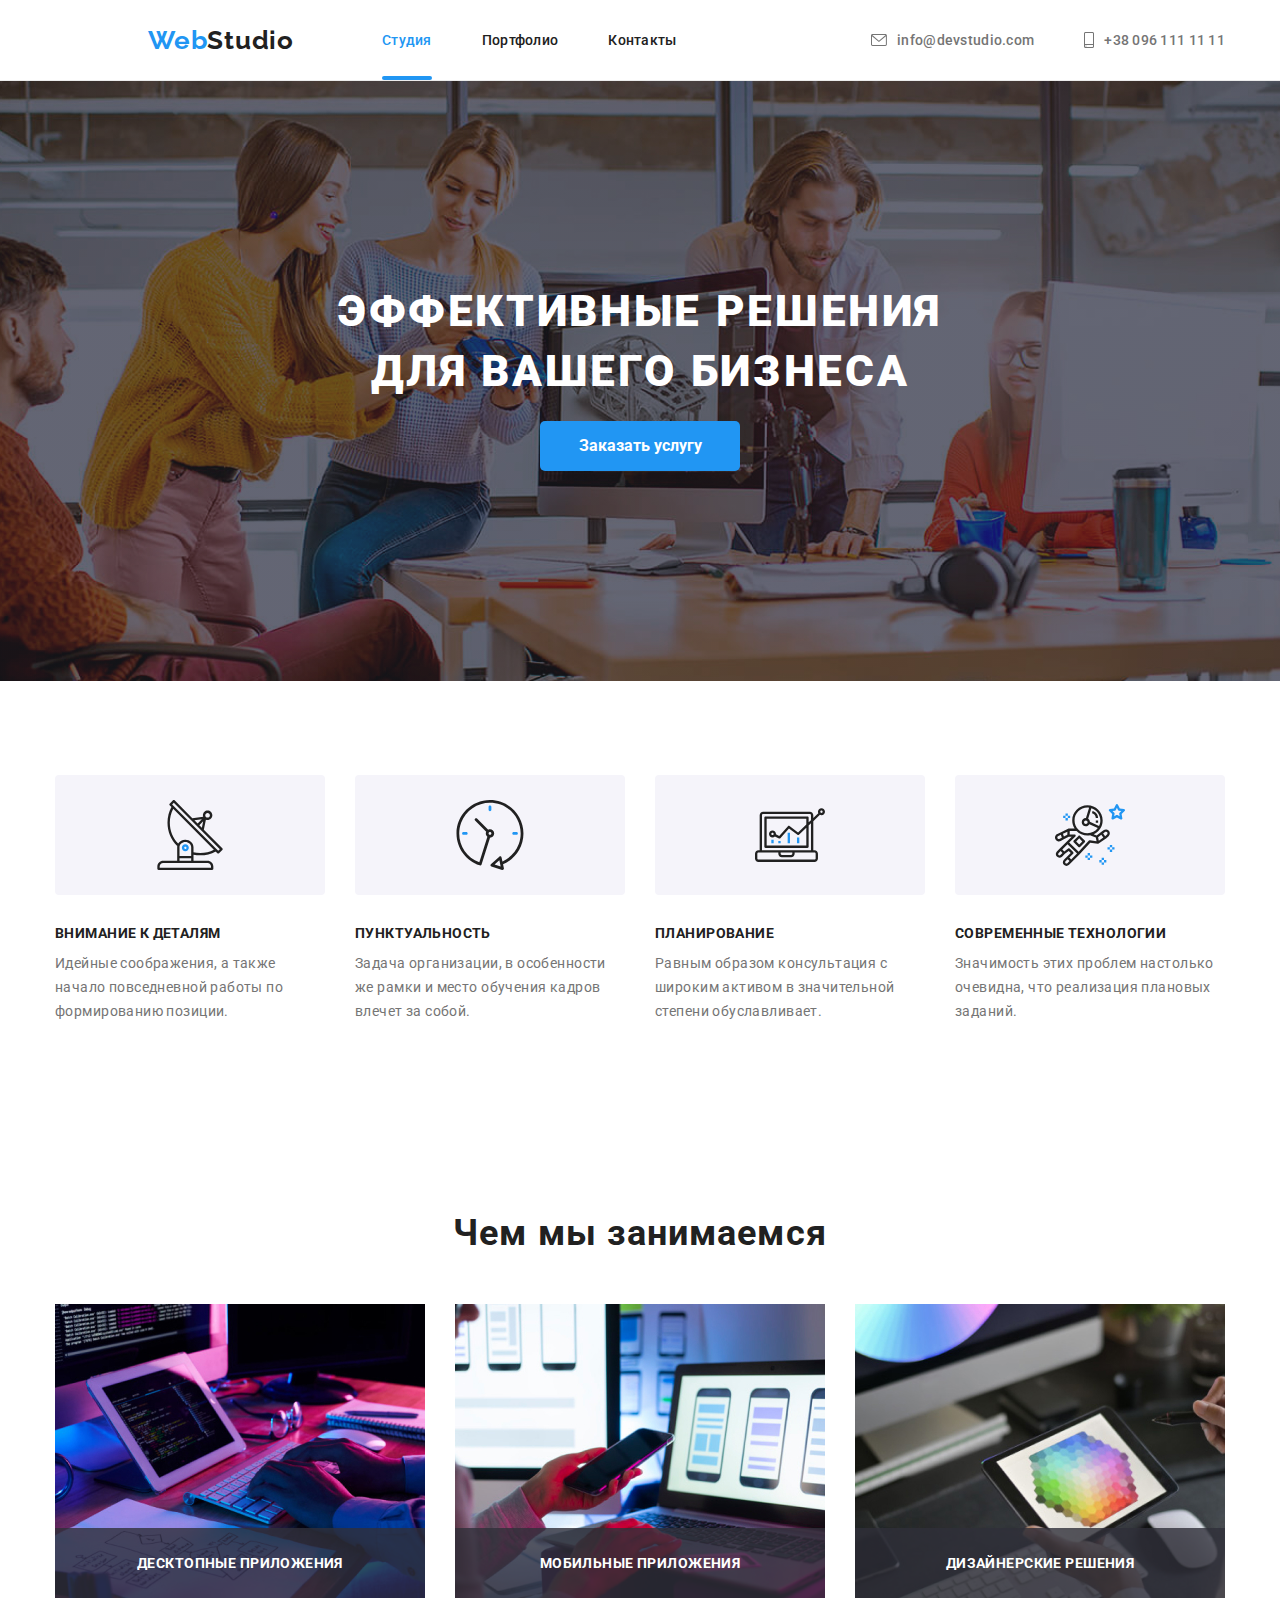
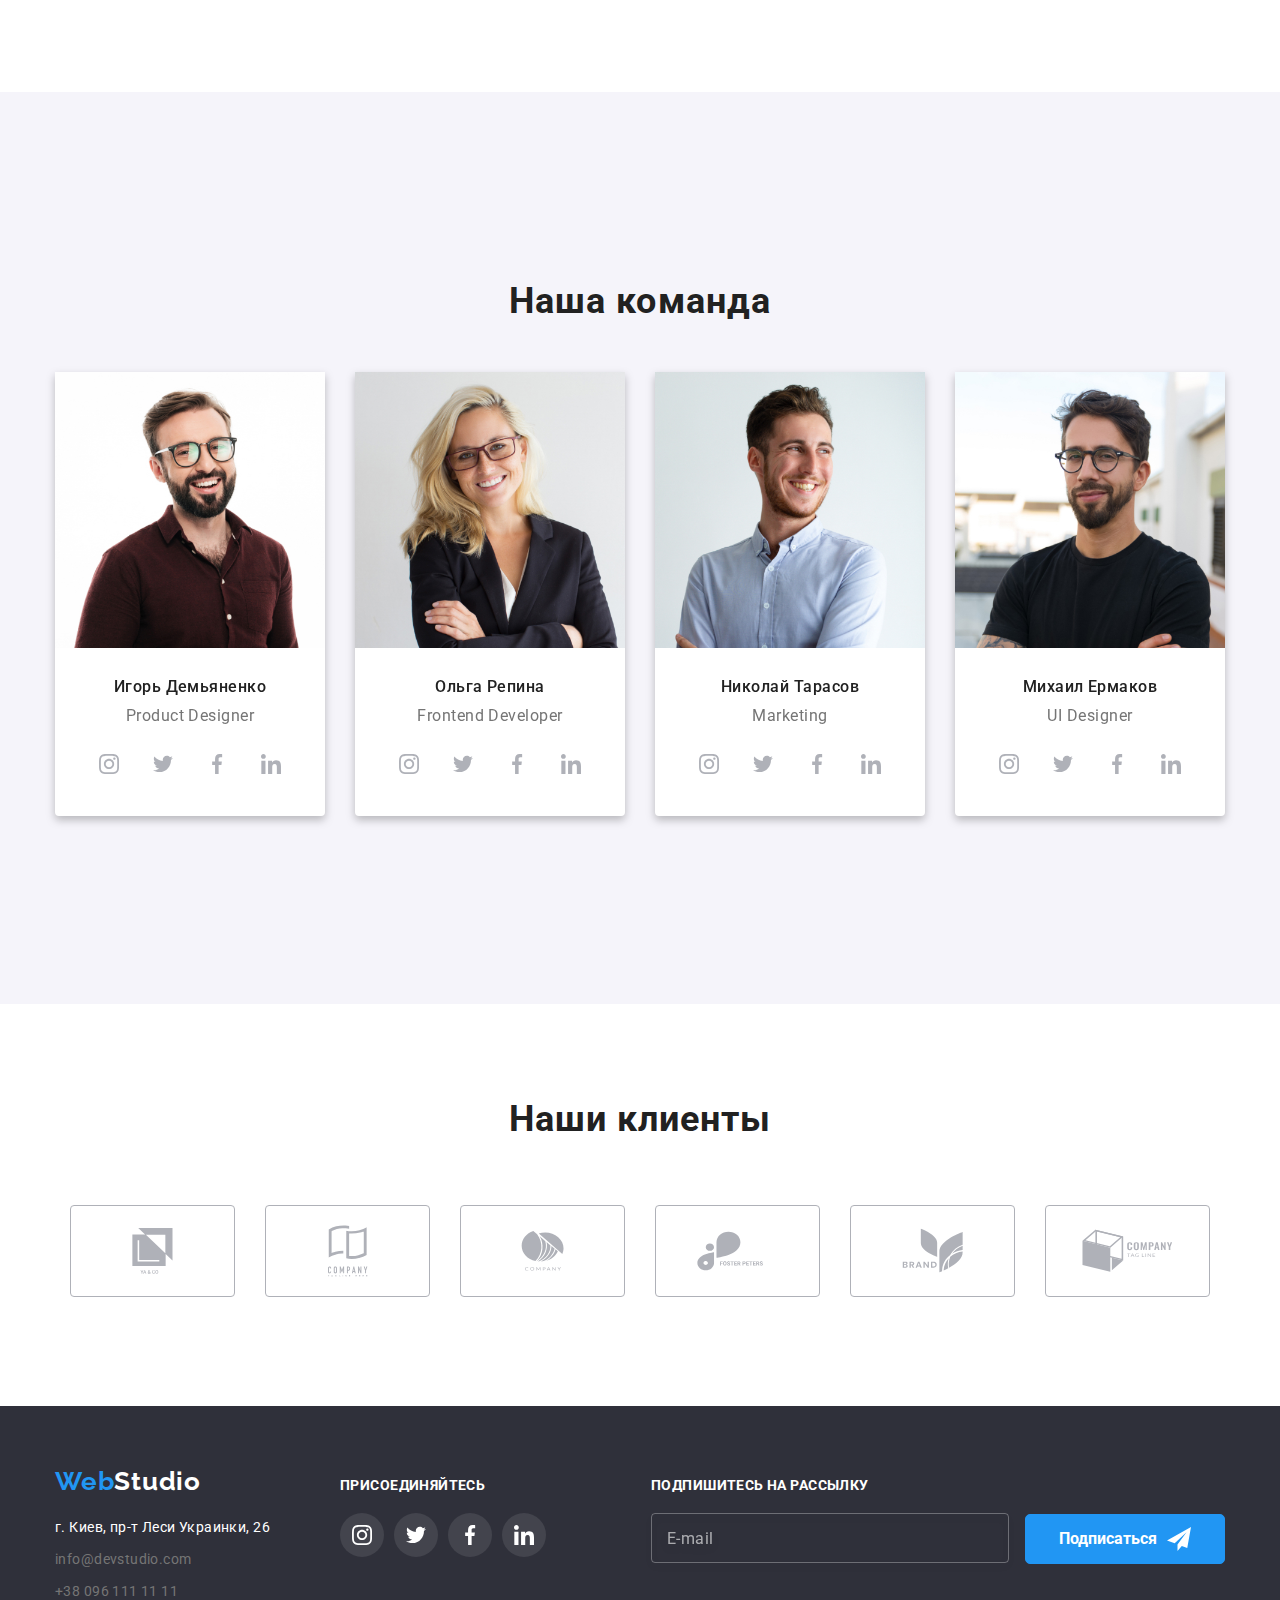
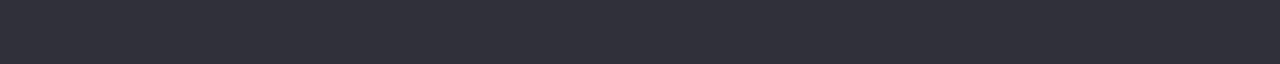
==== commit 9d94e075: "changes" ====
--- a/index.html
+++ b/index.html
@@ -11,6 +11,7 @@
    <link
       href="https://fonts.googleapis.com/css2?family=Raleway:wght@700&family=Roboto:wght@400;500;700;900&display=swap"
       rel="stylesheet">
+      <link rel="stylesheet" href="https://cdnjs.cloudflare.com/ajax/libs/modern-normalize/1.0.0/modern-normalize.min.css">
    <link rel="stylesheet" href="./css/main.min.css">
 </head>
 
@@ -37,7 +38,7 @@
                      <a href="./index.html" class="mobile-navigation__link mobile-navigation__link--active">Студия</a>
                   </li>
                   <li class="mobile-navigation__item">
-                     <a href="./potfolio.html" class="mobile-navigation__link">Портфолио</a>
+                     <a href="./portfolio.html" class="mobile-navigation__link">Портфолио</a>
                   </li>
                   <li class="mobile-navigation__item">
                      <a href="" class="mobile-navigation__link">Контакты</a>
@@ -112,72 +113,17 @@
    <!-- Main -->
    <main>
       <!-- Секция - главный посыл -->
-      <section class="service">
-         <div class="hero-section">
+      <section class="hero-section">
+         <div class="container">
             <!-- section -->
             <h1 class="hero-section__header">Эффективные решения<br>для вашего бизнеса</h1>
             <button type="button" class="main-button hero-section__button" data-modal-open>Заказать услугу</button>
          </div>
-         <div class="backdrop is-hidden" data-modal>
-            <div class="modal">
-               <button class="modal__close-button" data-modal-close>
-                  <svg width="18px" height="18px">
-                     <use href="./images/icons.svg#icon-close-button"></use>
-                  </svg>
-               </button>
-               <form action="" autocomplete="on" class="js-speaker-form">
-                  <h2 class="form-header">Оставьте свои данные, мы вам перезвоним</h2>
-                  <div class="form-feild">
-                     <label for="name" class="form-feild__label">Имя</label>
-                     <div class="form-feild__input-parts">
-                        <input type="text" name="name" id="name" class="form-feild__input">
-                        <svg class="form-feild__icon" width="18px" height="18px">
-                           <use href="./images/icons.svg#icon-form-person"></use>
-                        </svg>
-                     </div>
-                  </div>
-                  <div class="form-feild">
-                     <label for="tel" class="form-feild__label">Телефон</label>
-                     <div class="form-feild__input-parts">
-                        <input type="text" name="tel" id="tel" class="form-feild__input">
-                        <svg class="form-feild__icon" width="18px" height="18px">
-                           <use href="./images/icons.svg#icon-form-phone"></use>
-                        </svg>
-                     </div>
-                  </div>
-                  <div class="form-feild">
-                     <label for="mail" class="form-feild__label">Почта</label>
-                     <div class="form-feild__input-parts">
-                        <input type="email" name="mail" id="mail" class="form-feild__input">
-                        <svg class="form-feild__icon" width="18px" height="18px">
-                           <use href="./images/icons.svg#icon-form-mail"></use>
-                        </svg>
-                     </div>
-                  </div>
-                  <div class="form-feild">
-                     <label for="comment" class="form-feild__label">Комментарий</label>
-                     <textarea name="comment" id="comment" class="form-feild__textarea" cols="30" rows="10"
-                        placeholder="Введите текст"></textarea>
-                  </div>
-                  <div class="policy">
-                     <label class="policy__label">
-                        <input class="policy__checkbox" type="checkbox" name="policy">
-                        <span class="policy__icon"></span>
-                        Соглашаюсь с рассылкой и принимаю
-                        <a href="#" class="policy__agreement"> Условия договора</a>
-                     </label>
-                  </div>
-                  <div class="form-feild-button">
-                     <button class="main-button" type="submit">Отправить</button>
-                  </div>
-               </form>
-            </div>
-         </div>
+         
       </section>
       <!-- Секция - Чем мы занимаемся -->
-      <section class="our-value">
+      <section class="section our-value">
          <div class="container">
-            <div class="section">
                <ul class="our-value__list">
                   <li class="our-value__item">
                      <div class="our-value__container-for-icon">
@@ -220,8 +166,9 @@
                         реализация плановых заданий.</p>
                   </li>
                </ul>
-            </div>
-            <div class="what-we-do">
+            </section>
+            <section class="section what-we-do">
+               <div class="container">
                <h2 class="page-header">Чем мы занимаемся</h2>
                <ul class="what-we-do__list">
                   <li class="what-we-do__item">
@@ -252,11 +199,12 @@
                      </div>
                   </li>
                </ul>
-            </div>
+               </div>
+            </section>
          </div>
       </section>
       <!-- Секция - Наша команда -->
-      <section class="our-team">
+      <section class="section our-team">
          <div class="container">
             <div class="section">
                <h2 class="page-header">Наша команда</h2>
@@ -417,7 +365,7 @@
             </div>
          </div>
       </section>
-      <section class="our-clients section">
+      <section class="section our-clients">
          <div class="container">
             <h2 class="page-header">Наши клиенты</h2>
             <ul class="our-clients__list">
@@ -542,6 +490,61 @@
          </div>
       </div>
    </footer>
+   <div class="backdrop is-hidden" data-modal>
+      <div class="modal">
+         <button class="modal__close-button" data-modal-close>
+            <svg width="18px" height="18px">
+               <use href="./images/icons.svg#icon-close-button"></use>
+            </svg>
+         </button>
+         <form action="" autocomplete="on" class="js-speaker-form">
+            <h2 class="form-header">Оставьте свои данные, мы вам перезвоним</h2>
+            <div class="form-feild">
+               <label for="name" class="form-feild__label">Имя</label>
+               <div class="form-feild__input-parts">
+                  <input type="text" name="name" id="name" class="form-feild__input">
+                  <svg class="form-feild__icon" width="18px" height="18px">
+                     <use href="./images/icons.svg#icon-form-person"></use>
+                  </svg>
+               </div>
+            </div>
+            <div class="form-feild">
+               <label for="tel" class="form-feild__label">Телефон</label>
+               <div class="form-feild__input-parts">
+                  <input type="text" name="tel" id="tel" class="form-feild__input">
+                  <svg class="form-feild__icon" width="18px" height="18px">
+                     <use href="./images/icons.svg#icon-form-phone"></use>
+                  </svg>
+               </div>
+            </div>
+            <div class="form-feild">
+               <label for="mail" class="form-feild__label">Почта</label>
+               <div class="form-feild__input-parts">
+                  <input type="email" name="mail" id="mail" class="form-feild__input">
+                  <svg class="form-feild__icon" width="18px" height="18px">
+                     <use href="./images/icons.svg#icon-form-mail"></use>
+                  </svg>
+               </div>
+            </div>
+            <div class="form-feild">
+               <label for="comment" class="form-feild__label">Комментарий</label>
+               <textarea name="comment" id="comment" class="form-feild__textarea" cols="30" rows="10"
+                  placeholder="Введите текст"></textarea>
+            </div>
+            <div class="policy">
+               <label class="policy__label">
+                  <input class="policy__checkbox" type="checkbox" name="policy">
+                  <span class="policy__icon"></span>
+                  Соглашаюсь с рассылкой и принимаю
+                  <a href="#" class="policy__agreement"> Условия договора</a>
+               </label>
+            </div>
+            <div class="form-feild-button">
+               <button class="main-button" type="submit">Отправить</button>
+            </div>
+         </form>
+      </div>
+   </div>
    <script src="./js/menu.js"></script>
    <script src="./js/modal.js"></script>
 </body>
--- a/css/main.min.css
+++ b/css/main.min.css
@@ -1,3 +1,1470 @@
-/*! modern-normalize v1.1.0 | MIT License | https://github.com/sindresorhus/modern-normalize */*,::before,::after{-webkit-box-sizing:border-box;box-sizing:border-box}html{line-height:1.15;-webkit-text-size-adjust:100%;-moz-tab-size:4;-o-tab-size:4;tab-size:4}body{margin:0;font-family:system-ui,-apple-system,"Segoe UI",Roboto,Helvetica,Arial,sans-serif,"Apple Color Emoji","Segoe UI Emoji"}hr{height:0;color:inherit}abbr[title]{-webkit-text-decoration:underline dotted;text-decoration:underline dotted}b,strong{font-weight:bolder}code,kbd,samp,pre{font-family:ui-monospace, SFMono-Regular, Consolas, "Liberation Mono", Menlo,
- monospace;font-size:1em}small{font-size:80%}sub,sup{font-size:75%;line-height:0;position:relative;vertical-align:baseline}sub{bottom:-0.25em}sup{top:-0.5em}table{text-indent:0;border-color:inherit}button,input,optgroup,select,textarea{font-family:inherit;font-size:100%;line-height:1.15;margin:0}button,select{text-transform:none}button,[type="button"],[type="reset"],[type="submit"]{-webkit-appearance:button}::-moz-focus-inner{border-style:none;padding:0}:-moz-focusring{outline:1px dotted ButtonText}:-moz-ui-invalid{box-shadow:none}legend{padding:0}progress{vertical-align:baseline}::-webkit-inner-spin-button,::-webkit-outer-spin-button{height:auto}[type="search"]{-webkit-appearance:textfield;outline-offset:-2px}::-webkit-search-decoration{-webkit-appearance:none}::-webkit-file-upload-button{-webkit-appearance:button;font:inherit}summary{display:list-item}*{margin:0;padding:0}ul{list-style:none}body{font-family:"Roboto",sans-serif;color:#212121;min-width:480px}body.modal-open{overflow:hidden}a{color:inherit;text-decoration:none}.container{padding-left:15px;padding-right:15px;margin-left:auto;margin-right:auto}@media screen and (min-width: 768px){.container{width:768px}}@media screen and (min-width: 1200px){.container{width:1200px}}.main-logo{display:block;font-family:"Raleway",sans-serif;font-style:normal;font-weight:400;font-size:24px;line-height:28px;letter-spacing:0.03em}@media screen and (min-width: 1200px){.main-logo{font-size:26px;font-weight:700;line-height:1.173}}.main-logo__first-part{color:#2196f3}.main-button{width:200px;height:50px;font-family:"Roboto",sans-serif;background-color:#2196f3;color:#fff;font-size:16px;line-height:1.875;font-weight:700;border:0;border-radius:5px;padding:10px 32px;cursor:pointer;-webkit-transition-property:background-color, -webkit-box-shadow;transition-property:background-color, -webkit-box-shadow;transition-property:background-color, box-shadow;transition-property:background-color, box-shadow, -webkit-box-shadow;-webkit-transition-duration:250ms;transition-duration:250ms;-webkit-transition-timing-function:cubic-bezier(0.4, 0, 0.2, 1);transition-timing-function:cubic-bezier(0.4, 0, 0.2, 1)}.main-button:hover,.main-button:focus{background-color:#188ce8;-webkit-box-shadow:0px 4px 4px rgba(0,0,0,0.15);box-shadow:0px 4px 4px rgba(0,0,0,0.15)}.socialmedia{display:-webkit-box;display:-ms-flexbox;display:flex;-webkit-box-pack:center;-ms-flex-pack:center;justify-content:center}.socialmedia__item+.socialmedia__item{margin-left:10px}.socialmedia__link{width:44px;height:44px;color:#afb1b8;border-radius:50%;display:-webkit-box;display:-ms-flexbox;display:flex;-webkit-box-pack:center;-ms-flex-pack:center;justify-content:center;-webkit-box-align:center;-ms-flex-align:center;align-items:center;-webkit-transition-property:background-color, color;transition-property:background-color, color;-webkit-transition-duration:250ms;transition-duration:250ms;-webkit-transition-timing-function:cubic-bezier(0.4, 0, 0.2, 1);transition-timing-function:cubic-bezier(0.4, 0, 0.2, 1)}.socialmedia__link:hover{background-color:#2196f3;-webkit-filter:drop-shadow(0px 4px 4px rgba(0,0,0,0.25));filter:drop-shadow(0px 4px 4px rgba(0,0,0,0.25));color:#fff}.socialmedia__icon{width:20px;height:20px;fill:currentColor}.socialmedia__icon:hover{fill:currentColor}.section{padding-top:60px;padding-bottom:60px}@media screen and (min-width: 1200px){.section{padding-top:94px;padding-bottom:94px}}img{display:block;max-width:100%;height:auto}.header-section{display:-webkit-box;display:-ms-flexbox;display:flex;-webkit-box-align:center;-ms-flex-align:center;align-items:center}.header{border-bottom:1px solid #ececec}@media screen and (min-width: 768px){.main-logo__header{margin-right:88px}}@media screen and (min-width: 1200px){.main-logo__header{margin-left:93px}}.menu-button{display:-webkit-inline-box;display:-ms-inline-flexbox;display:inline-flex;border:none;background-color:transparent;cursor:pointer;z-index:2;margin-left:auto;padding-top:10px;padding-bottom:10px;-webkit-transition-property:fill;transition-property:fill;-webkit-transition-duration:250ms;transition-duration:250ms;-webkit-transition-timing-function:cubic-bezier(0.4, 0, 0.2, 1);transition-timing-function:cubic-bezier(0.4, 0, 0.2, 1)}.menu-button:hover{fill:#2196f3}@media screen and (min-width: 768px){.menu-button{display:none}}.menu-button .icon-cross{display:none}.menu-button.is-open .icon-cross{display:block}.menu-button.is-open .icon-menu{display:none}.mobile-menu{display:-webkit-box;display:-ms-flexbox;display:flex;-webkit-box-orient:vertical;-webkit-box-direction:normal;-ms-flex-direction:column;flex-direction:column;-webkit-box-pack:justify;-ms-flex-pack:justify;justify-content:space-between}@media screen and (min-width: 768px){.mobile-menu{display:none}}@media screen and (max-width: 768px){.mobile-menu{position:fixed;top:0;left:0;width:100%;height:100%;z-index:1;-webkit-transform:translateX(100%);transform:translateX(100%);-webkit-transition:-webkit-transform 500ms linear;transition:-webkit-transform 500ms linear;transition:transform 500ms linear;transition:transform 500ms linear, -webkit-transform 500ms linear;padding:48px 40px;margin-left:auto;margin-right:auto;text-align:left;background-color:white}.mobile-menu.is-open{-webkit-transform:translateX(0);transform:translateX(0)}}.mobile-navigation__item:not(:last-child){margin-bottom:32px}.mobile-navigation__link{font-family:Roboto;font-style:normal;font-weight:500;font-size:40px;line-height:47px;letter-spacing:0.02em;color:#212121}.mobile-navigation__link:focus,.mobile-navigation__link:hover{color:#2196f3}.mobile-navigation__link--active{color:#2196f3}.mobile-contact{margin-bottom:64px}.mobile-contact__item:not(:last-child){margin-bottom:32px}.mobile-contact__telephone{font-family:Roboto;font-style:normal;font-weight:500;font-size:34px;line-height:40px;letter-spacing:0.02em;color:#2196f3}.mobile-contact__mail{font-family:Roboto;font-style:normal;font-weight:500;font-size:24px;line-height:28px;letter-spacing:0.02em;color:#757575}.mobile-socialmedia{display:-webkit-box;display:-ms-flexbox;display:flex}.mobile-socialmedia__item:not(:last-child){margin-right:10px;border-right:1px solid rgba(33,33,33,0.2);padding-right:10px}.mobile-socialmedia__link{position:relative;font-family:Roboto;font-style:normal;font-weight:500;font-size:18px;line-height:22px;letter-spacing:0.02em;color:#2196f3}.navigation{display:-webkit-box;display:-ms-flexbox;display:flex}@media screen and (max-width: 767px){.navigation{display:none}}.navigation__item:not(:last-child){margin-right:50px}.navigation__link{display:block;position:relative;font-family:"Roboto",sans-serif;font-style:normal;font-weight:500;font-size:14px;line-height:1.172;letter-spacing:0.02em;color:#212121;padding-top:32px;padding-bottom:32px;-webkit-transition-property:color;transition-property:color;-webkit-transition-duration:250ms;transition-duration:250ms;-webkit-transition-timing-function:cubic-bezier(0.4, 0, 0.2, 1);transition-timing-function:cubic-bezier(0.4, 0, 0.2, 1)}.navigation__link:hover,.navigation__link::after{color:#2196f3}.navigation__link::after{position:absolute;content:"";left:0;bottom:0;width:100%;height:4px;background-color:#2196f3;border-radius:2px;opacity:0;-webkit-transition-property:opacity;transition-property:opacity;-webkit-transition-duration:250ms;transition-duration:250ms;-webkit-transition-timing-function:cubic-bezier(0.4, 0, 0.2, 1);transition-timing-function:cubic-bezier(0.4, 0, 0.2, 1)}.navigation__link:hover::after{opacity:1}.navigation__link--active{color:#2196f3;position:relative}.navigation__link--active::after{display:block;position:absolute;content:"";left:0;bottom:0;width:100%;height:4px;background-color:#2196f3;border-radius:2px;opacity:1}.contact{display:-webkit-box;display:-ms-flexbox;display:flex;-webkit-box-orient:vertical;-webkit-box-direction:normal;-ms-flex-direction:column;flex-direction:column;margin-left:auto}@media screen and (max-width: 767px){.contact{display:none}}@media screen and (min-width: 1200px){.contact{-webkit-box-orient:horizontal;-webkit-box-direction:normal;-ms-flex-direction:row;flex-direction:row}}@media screen and (max-width: 1200px){.contact__item+.contact__item{margin-top:10px}}@media screen and (min-width: 1200px){.contact__item+.contact__item{margin-left:50px}}.contact__links{color:#757575;font-family:"Roboto",sans-serif;font-style:normal;font-weight:500;font-size:14px;line-height:1.172;letter-spacing:0.02em;display:block;display:-webkit-inline-box;display:-ms-inline-flexbox;display:inline-flex;-webkit-box-align:center;-ms-flex-align:center;align-items:center;-webkit-transition-property:color;transition-property:color;-webkit-transition-duration:250ms;transition-duration:250ms;-webkit-transition-timing-function:cubic-bezier(0.4, 0, 0.2, 1);transition-timing-function:cubic-bezier(0.4, 0, 0.2, 1)}.contact__links:focus,.contact__links:hover{color:#2196f3}@media screen and (min-width: 1200px){.contact__links{padding-top:32px;padding-bottom:32px}}.contact__icons{fill:currentColor;margin-right:10px}.hero-section{padding-top:116px;padding-bottom:120px;text-align:center;max-width:480px;height:400px;margin-left:auto;margin-right:auto;background-repeat:no-repeat;background-position:center;background-size:cover;background-image:-webkit-gradient(linear, left top, right top, from(rgba(47,48,58,0.4)), to(rgba(47,48,58,0.4))),url(../images/img-mobile.jpg);background-image:linear-gradient(to right, rgba(47,48,58,0.4), rgba(47,48,58,0.4)),url(../images/img-mobile.jpg)}@media (min-device-pixel-ratio: 2), (-webkit-min-device-pixel-ratio: 2), (min-resolution: 192dpi), (min-resolution: 2dppx){.hero-section{background-image:-webkit-gradient(linear, left top, right top, from(rgba(47,48,58,0.4)), to(rgba(47,48,58,0.4))),url(../images/img-mobile@2x.jpg);background-image:linear-gradient(to right, rgba(47,48,58,0.4), rgba(47,48,58,0.4)),url(../images/img-mobile@2x.jpg)}}@media screen and (min-width: 768px){.hero-section{max-width:768px;padding-top:118px;padding-bottom:118px;background-image:-webkit-gradient(linear, left top, right top, from(rgba(47,48,58,0.4)), to(rgba(47,48,58,0.4))),url(../images/img-tablet.jpg);background-image:linear-gradient(to right, rgba(47,48,58,0.4), rgba(47,48,58,0.4)),url(../images/img-tablet.jpg)}}@media screen and (min-width: 768px) and (min-device-pixel-ratio: 2), screen and (min-width: 768px) and (-webkit-min-device-pixel-ratio: 2), screen and (min-width: 768px) and (min-resolution: 192dpi), screen and (min-width: 768px) and (min-resolution: 2dppx){.hero-section{background-image:-webkit-gradient(linear, left top, right top, from(rgba(47,48,58,0.4)), to(rgba(47,48,58,0.4))),url(../images/img-tablet@2x.jpg);background-image:linear-gradient(to right, rgba(47,48,58,0.4), rgba(47,48,58,0.4)),url(../images/img-tablet@2x.jpg)}}@media screen and (min-width: 1200px){.hero-section{max-width:1600px;height:600px;padding-top:200px;padding-bottom:200px;background-image:-webkit-gradient(linear, left top, right top, from(rgba(47,48,58,0.4)), to(rgba(47,48,58,0.4))),url(../images/img.jpg);background-image:linear-gradient(to right, rgba(47,48,58,0.4), rgba(47,48,58,0.4)),url(../images/img.jpg)}}@media screen and (min-width: 1200px) and (min-device-pixel-ratio: 2), screen and (min-width: 1200px) and (-webkit-min-device-pixel-ratio: 2), screen and (min-width: 1200px) and (min-resolution: 192dpi), screen and (min-width: 1200px) and (min-resolution: 2dppx){.hero-section{background-image:-webkit-gradient(linear, left top, right top, from(rgba(47,48,58,0.4)), to(rgba(47,48,58,0.4))),url(../images/img@2x.jpg);background-image:linear-gradient(to right, rgba(47,48,58,0.4), rgba(47,48,58,0.4)),url(../images/img@2x.jpg)}}.hero-section__header{color:#fff;font-weight:900;font-size:26px;line-height:42px;letter-spacing:0.06em;text-transform:uppercase;margin-bottom:20px}@media screen and (min-width: 1200px){.hero-section__header{font-size:44px;line-height:60px}}.backdrop{position:fixed;top:0;left:0;width:100%;height:100%;background-color:rgba(0,0,0,0.2);z-index:1;opacity:1;-webkit-transition:opacity 250ms cubic-bezier(0.4, 0, 0.2, 1);transition:opacity 250ms cubic-bezier(0.4, 0, 0.2, 1);padding:93px 15px 94px 15px;overflow-y:scroll}@media screen and (min-width: 768px){.backdrop{padding:0}}.is-hidden{opacity:0;pointer-events:none}.modal{position:relative;background-color:#fff;padding:40px;min-width:450px;min-height:609px}@media screen and (min-width: 768px){.modal{position:absolute;top:50%;left:50%;-webkit-transform:translate(-50%, -50%);transform:translate(-50%, -50%)}}@media screen and (min-width: 1200px){.modal{min-width:528px;min-height:581px}}.modal__close-button{position:absolute;top:8px;right:8px;width:30px;height:30px;border:1px solid #e6e6e6;border-radius:50%;background-color:white;display:-webkit-box;display:-ms-flexbox;display:flex;-webkit-box-pack:center;-ms-flex-pack:center;justify-content:center;-webkit-box-align:center;-ms-flex-align:center;align-items:center;cursor:pointer;-webkit-transition-property:fill;transition-property:fill;-webkit-transition-duration:250ms;transition-duration:250ms;-webkit-transition-timing-function:cubic-bezier(0.4, 0, 0.2, 1);transition-timing-function:cubic-bezier(0.4, 0, 0.2, 1)}.modal__close-button:hover,.modal__close-button:focus{fill:#2196f3}.form-header{font-family:"Roboto",sans-serif;font-style:normal;font-weight:700;font-size:20px;line-height:23px;text-align:center;letter-spacing:0.03em;color:#212121;margin-bottom:12px}.form-feild{display:-webkit-box;display:-ms-flexbox;display:flex;-webkit-box-orient:vertical;-webkit-box-direction:normal;-ms-flex-direction:column;flex-direction:column;margin-bottom:10px}.form-feild:not(:last-child){margin-bottom:20px}.form-feild__label{font-family:"Roboto",sans-serif;font-style:normal;font-weight:400;font-size:12px;line-height:14px;letter-spacing:0.01em;color:#757575;margin-bottom:4px}.form-feild__input-parts{position:relative}.form-feild__input{width:100%;height:40px;padding-left:42px;padding-top:12px;padding-bottom:12px;border:1px solid rgba(33,33,33,0.2);border-radius:4px;outline:none;-webkit-transition-property:border;transition-property:border;-webkit-transition-duration:250ms;transition-duration:250ms;-webkit-transition-timing-function:cubic-bezier(0.4, 0, 0.2, 1);transition-timing-function:cubic-bezier(0.4, 0, 0.2, 1)}.form-feild__input:focus{border:1px solid #2196f3}.form-feild__icon{position:absolute;left:12px;top:11px;fill:black;-webkit-transition-property:fill;transition-property:fill;-webkit-transition-duration:250ms;transition-duration:250ms;-webkit-transition-timing-function:cubic-bezier(0.4, 0, 0.2, 1);transition-timing-function:cubic-bezier(0.4, 0, 0.2, 1)}.form-feild__input:focus ~ .form-feild__icon{fill:#2196f3}.form-feild__textarea{margin-top:4px;padding:12px 16px;resize:none;height:120px;border:1px solid rgba(33,33,33,0.2);border-radius:4px;outline:none;-webkit-transition-property:border;transition-property:border;-webkit-transition-duration:250ms;transition-duration:250ms;-webkit-transition-timing-function:cubic-bezier(0.4, 0, 0.2, 1);transition-timing-function:cubic-bezier(0.4, 0, 0.2, 1)}.form-feild__textarea::-webkit-input-placeholder{font-family:"Roboto",sans-serif;font-style:normal;font-weight:400;font-size:14px;line-height:16px;letter-spacing:0.01em;color:rgba(117,117,117,0.5)}.form-feild__textarea:-ms-input-placeholder{font-family:"Roboto",sans-serif;font-style:normal;font-weight:400;font-size:14px;line-height:16px;letter-spacing:0.01em;color:rgba(117,117,117,0.5)}.form-feild__textarea::-ms-input-placeholder{font-family:"Roboto",sans-serif;font-style:normal;font-weight:400;font-size:14px;line-height:16px;letter-spacing:0.01em;color:rgba(117,117,117,0.5)}.form-feild__textarea::placeholder{font-family:"Roboto",sans-serif;font-style:normal;font-weight:400;font-size:14px;line-height:16px;letter-spacing:0.01em;color:rgba(117,117,117,0.5)}.form-feild__textarea:focus{border:1px solid #2196f3}.policy{margin-bottom:30px}.policy__label{display:-webkit-box;display:-ms-flexbox;display:flex;-webkit-box-align:center;-ms-flex-align:center;align-items:center;-webkit-box-pack:center;-ms-flex-pack:center;justify-content:center;font-family:"Roboto",sans-serif;font-style:normal;font-weight:normal;font-size:12px;line-height:14.06px;letter-spacing:0.03em;color:#757575}@media screen and (min-width: 1200px){.policy__label{font-size:14px;line-height:24px}}.policy__checkbox{position:absolute;width:1px;height:1px;margin:-1px;border:0;padding:0;clip:rect(0 0 0 0);overflow:hidden}.policy__icon{display:inline-block;width:16px;height:15px;margin-right:7px;border-radius:2px;border:2px solid #212121;-webkit-transition-property:background-color, border, background-image;transition-property:background-color, border, background-image;-webkit-transition-duration:250ms;transition-duration:250ms;-webkit-transition-timing-function:cubic-bezier(0.4, 0, 0.2, 1);transition-timing-function:cubic-bezier(0.4, 0, 0.2, 1)}.policy__checkbox:checked+.policy__icon{background-color:#2196f3;border:2px solid #2196f3;background-image:url(../images/svg-icons/icon-check.svg);background-size:contain;background-origin:border-box}.policy__agreement{-webkit-text-decoration-line:underline;text-decoration-line:underline;color:#2196f3;margin-left:6px}.form-feild-button{display:-webkit-box;display:-ms-flexbox;display:flex;-webkit-box-pack:center;-ms-flex-pack:center;justify-content:center}.our-value__list{display:-webkit-box;display:-ms-flexbox;display:flex;-webkit-box-orient:vertical;-webkit-box-direction:normal;-ms-flex-direction:column;flex-direction:column;-webkit-box-align:center;-ms-flex-align:center;align-items:center}@media screen and (min-width: 768px){.our-value__list{-ms-flex-wrap:wrap;flex-wrap:wrap;-webkit-box-orient:horizontal;-webkit-box-direction:normal;-ms-flex-direction:row;flex-direction:row;-webkit-box-align:stretch;-ms-flex-align:stretch;align-items:stretch;margin:-15px}}@media screen and (min-width: 1200px){.our-value__list{-ms-flex-wrap:nowrap;flex-wrap:nowrap}}.our-value__item{width:450px}@media screen and (min-width: 768px){.our-value__item{width:calc((100% - 4 * 15px) / 2);margin:15px}}@media screen and (max-width: 767px){.our-value__item:not(:last-child){margin-bottom:30px}}.our-value__container-for-icon{background-color:#f5f4fa;height:120px;border-radius:4px;margin-bottom:30px;display:-webkit-box;display:-ms-flexbox;display:flex;-webkit-box-pack:center;-ms-flex-pack:center;justify-content:center;-webkit-box-align:center;-ms-flex-align:center;align-items:center}.our-value__icon{width:70px;height:70px}.our-value__header{font-style:normal;font-weight:700;font-size:14px;line-height:1.172;letter-spacing:0.03em;text-transform:uppercase;margin-bottom:10px;text-align:center}@media screen and (min-width: 1200px){.our-value__header{text-align:left}}.our-value__descriptions{color:#757575;font-style:normal;font-weight:400;font-size:14px;line-height:1.714;letter-spacing:0.03em}.what-we-do{padding-bottom:94px}@media screen and (max-width: 1199px){.what-we-do{display:none}}.page-header{font-style:normal;font-weight:700;font-size:36px;line-height:1.171;text-align:center;letter-spacing:0.03em;margin-bottom:50px}.what-we-do__list{display:-webkit-box;display:-ms-flexbox;display:flex}.what-we-do__item+.what-we-do__item{margin-left:30px}.what-we-do__item{position:relative}.what-we-do__overlay-img{width:370px;height:70px;display:-webkit-box;display:-ms-flexbox;display:flex;-webkit-box-pack:center;-ms-flex-pack:center;justify-content:center;-webkit-box-align:center;-ms-flex-align:center;align-items:center;position:absolute;left:0;bottom:0;background:rgba(47,48,58,0.8)}.what-we-do__overlay-text{color:white;font-family:Roboto;font-style:normal;font-weight:700;font-size:14px;line-height:1.19;text-align:center;letter-spacing:0.03em;text-transform:uppercase}.our-team{background-color:#f5f4fa}.our-team__list{display:-webkit-box;display:-ms-flexbox;display:flex;-webkit-box-orient:vertical;-webkit-box-direction:normal;-ms-flex-direction:column;flex-direction:column;-webkit-box-align:center;-ms-flex-align:center;align-items:center}@media screen and (min-width: 768px){.our-team__list{display:-webkit-box;display:-ms-flexbox;display:flex;-webkit-box-orient:horizontal;-webkit-box-direction:normal;-ms-flex-direction:row;flex-direction:row;-ms-flex-wrap:wrap;flex-wrap:wrap;margin:-15px}}@media screen and (min-width: 1200px){.our-team__list{-ms-flex-wrap:nowrap;flex-wrap:nowrap}}.our-team__card{width:100%;background-color:#fff;border-radius:0px 0px 4px 4px;-webkit-filter:drop-shadow(0px 4px 4px rgba(0,0,0,0.25));filter:drop-shadow(0px 4px 4px rgba(0,0,0,0.25))}@media screen and (min-width: 480px){.our-team__card{width:450px}}@media screen and (min-width: 768px){.our-team__card{width:calc((100% - 4 * 15px) / 2);margin:15px}}@media screen and (max-width: 767px){.our-team__card:not(:last-child){margin-bottom:30px}}.our-team__photo{margin-bottom:30px}.our-team__member{font-style:normal;font-weight:500;font-size:16px;line-height:1.171;text-align:center;letter-spacing:0.03em;margin-bottom:10px}.our-team__text{color:#757575;font-style:normal;font-weight:400;font-size:16px;line-height:1.171;text-align:center;letter-spacing:0.03em;margin-bottom:16px}.our-team__socialmedia{-webkit-box-pack:center;-ms-flex-pack:center;justify-content:center;padding-bottom:30px}.our-clients__list{display:-webkit-box;display:-ms-flexbox;display:flex;margin:-15px;-webkit-box-pack:center;-ms-flex-pack:center;justify-content:center;margin:0 auto}@media screen and (max-width: 1200px){.our-clients__list{-ms-flex-wrap:wrap;flex-wrap:wrap}}.our-clients__item{width:calc((100% - 4 * 15px) / 2);max-width:210px;margin:15px}@media screen and (min-width: 768px){.our-clients__item{width:calc((100% - 6 * 15px) / 3);margin:15px}}@media screen and (min-width: 1200px){.our-clients__item{width:calc((100% - 8 * 15px) / 1);margin:15px}}.our-clients__link{width:100%;height:92px;color:#afb1b8;border:1px solid #afb1b8;border-radius:4px;display:-webkit-box;display:-ms-flexbox;display:flex;-webkit-box-pack:center;-ms-flex-pack:center;justify-content:center;-webkit-box-align:center;-ms-flex-align:center;align-items:center;-webkit-transition-property:color, border;transition-property:color, border;-webkit-transition-duration:250ms;transition-duration:250ms;-webkit-transition-timing-function:cubic-bezier(0.4, 0, 0.2, 1);transition-timing-function:cubic-bezier(0.4, 0, 0.2, 1)}.our-clients__link:hover{border:1px solid #2196f3;border-radius:4px;color:#2196f3}.our-clients__icon{fill:currentColor}.footer{background-color:#2f303a;padding-top:60px;padding-bottom:60px}@media screen and (max-width: 1200px){.footer__parts{text-align:center}}@media screen and (min-width: 1200px){.footer__parts{display:-webkit-box;display:-ms-flexbox;display:flex;-webkit-box-align:baseline;-ms-flex-align:baseline;align-items:baseline}}.main-logo__footer{margin-bottom:20px;color:#fff}.addresses{margin-bottom:60px}.subscribe{margin-bottom:60px}@media screen and (min-width: 768px){.container--tablet{display:-webkit-box;display:-ms-flexbox;display:flex;-webkit-box-align:baseline;-ms-flex-align:baseline;align-items:baseline;-ms-flex-pack:distribute;justify-content:space-around}}.addresses__link--color{color:#fff;-webkit-transition-property:color;transition-property:color;-webkit-transition-duration:250ms;transition-duration:250ms;-webkit-transition-timing-function:cubic-bezier(0.4, 0, 0.2, 1);transition-timing-function:cubic-bezier(0.4, 0, 0.2, 1)}.addresses__link--color:focus,.addresses__link--color:hover{color:#2196f3}.addresses__item:not(:last-child){margin-bottom:8px}.addresses__link{color:#757575;font-style:normal;font-weight:400;font-size:14px;line-height:1.714;letter-spacing:0.03em;-webkit-transition-property:color;transition-property:color;-webkit-transition-duration:250ms;transition-duration:250ms;-webkit-transition-timing-function:cubic-bezier(0.4, 0, 0.2, 1);transition-timing-function:cubic-bezier(0.4, 0, 0.2, 1)}.addresses__link:focus,.addresses__link:hover{color:#2196f3}@media screen and (min-width: 1200px){.subscribe{margin-left:70px}}.footer-tittle{color:#fff;font-style:normal;font-weight:700;font-size:14px;line-height:1.172;letter-spacing:0.03em;text-transform:uppercase;margin-bottom:20px}.footer__socialmedia-link{background-color:#43444d;color:white}.footer-form{display:-webkit-box;display:-ms-flexbox;display:flex;-webkit-box-orient:vertical;-webkit-box-direction:normal;-ms-flex-direction:column;flex-direction:column;margin-left:auto}.footer-form__label{display:block;margin-bottom:20px}@media screen and (max-width: 1200px){.footer-form__input-container{display:-webkit-box;display:-ms-flexbox;display:flex;-webkit-box-orient:vertical;-webkit-box-direction:normal;-ms-flex-direction:column;flex-direction:column;-webkit-box-align:center;-ms-flex-align:center;align-items:center}}.footer-form__input{outline:none;width:100%;max-width:450px;height:50px;padding:16px 15px;background-color:transparent;font-family:Roboto;font-style:normal;font-weight:400;font-size:16px;line-height:20px;letter-spacing:0.03em;color:rgba(255,255,255,0.6);border:1px solid rgba(255,255,255,0.3);border-radius:4px;-webkit-filter:drop-shadow(0px 4px 4px rgba(0,0,0,0.15));filter:drop-shadow(0px 4px 4px rgba(0,0,0,0.15))}.footer-form__input::-webkit-input-placeholder{font-family:Roboto;font-style:normal;font-weight:400;font-size:16px;line-height:20px;letter-spacing:0.03em;color:rgba(255,255,255,0.6)}.footer-form__input:-ms-input-placeholder{font-family:Roboto;font-style:normal;font-weight:400;font-size:16px;line-height:20px;letter-spacing:0.03em;color:rgba(255,255,255,0.6)}.footer-form__input::-ms-input-placeholder{font-family:Roboto;font-style:normal;font-weight:400;font-size:16px;line-height:20px;letter-spacing:0.03em;color:rgba(255,255,255,0.6)}.footer-form__input::placeholder{font-family:Roboto;font-style:normal;font-weight:400;font-size:16px;line-height:20px;letter-spacing:0.03em;color:rgba(255,255,255,0.6)}@media screen and (max-width: 1200px){.footer-form__input{margin-bottom:20px}}@media screen and (min-width: 1200px){.footer-form__input{margin-right:12px;width:358px}}.footer-form__button{display:-webkit-inline-box;display:-ms-inline-flexbox;display:inline-flex;-webkit-box-align:center;-ms-flex-align:center;align-items:center;-webkit-box-pack:center;-ms-flex-pack:center;justify-content:center;border:1px solid #2196f3}.footer-form__icon{margin-left:10px}
-/*# sourceMappingURL=main.min.css.map */+/*! modern-normalize v1.1.0 | MIT License | https://github.com/sindresorhus/modern-normalize */
+*,
+::before,
+::after {
+  -webkit-box-sizing: border-box;
+  box-sizing: border-box;
+}
+html {
+  line-height: 1.15;
+  -webkit-text-size-adjust: 100%;
+  -moz-tab-size: 4;
+  -o-tab-size: 4;
+  tab-size: 4;
+}
+body {
+  margin: 0;
+  font-family: system-ui, -apple-system, "Segoe UI", Roboto, Helvetica, Arial,
+    sans-serif, "Apple Color Emoji", "Segoe UI Emoji";
+}
+hr {
+  height: 0;
+  color: inherit;
+}
+abbr[title] {
+  -webkit-text-decoration: underline dotted;
+  text-decoration: underline dotted;
+}
+b,
+strong {
+  font-weight: bolder;
+}
+code,
+kbd,
+samp,
+pre {
+  font-family: ui-monospace, SFMono-Regular, Consolas, "Liberation Mono", Menlo,
+    monospace;
+  font-size: 1em;
+}
+small {
+  font-size: 80%;
+}
+sub,
+sup {
+  font-size: 75%;
+  line-height: 0;
+  position: relative;
+  vertical-align: baseline;
+}
+sub {
+  bottom: -0.25em;
+}
+sup {
+  top: -0.5em;
+}
+table {
+  text-indent: 0;
+  border-color: inherit;
+}
+button,
+input,
+optgroup,
+select,
+textarea {
+  font-family: inherit;
+  font-size: 100%;
+  line-height: 1.15;
+  margin: 0;
+}
+button,
+select {
+  text-transform: none;
+}
+button,
+[type="button"],
+[type="reset"],
+[type="submit"] {
+  -webkit-appearance: button;
+}
+::-moz-focus-inner {
+  border-style: none;
+  padding: 0;
+}
+:-moz-focusring {
+  outline: 1px dotted ButtonText;
+}
+:-moz-ui-invalid {
+  box-shadow: none;
+}
+legend {
+  padding: 0;
+}
+progress {
+  vertical-align: baseline;
+}
+::-webkit-inner-spin-button,
+::-webkit-outer-spin-button {
+  height: auto;
+}
+[type="search"] {
+  -webkit-appearance: textfield;
+  outline-offset: -2px;
+}
+::-webkit-search-decoration {
+  -webkit-appearance: none;
+}
+::-webkit-file-upload-button {
+  -webkit-appearance: button;
+  font: inherit;
+}
+summary {
+  display: list-item;
+}
+* {
+  margin: 0;
+  padding: 0;
+}
+ul {
+  list-style: none;
+}
+body {
+  font-family: "Roboto", sans-serif;
+  color: #212121;
+  min-width: 480px;
+}
+body.modal-open {
+  overflow: hidden;
+}
+a {
+  color: inherit;
+  text-decoration: none;
+}
+.container {
+  padding-left: 15px;
+  padding-right: 15px;
+  margin-left: auto;
+  margin-right: auto;
+}
+@media screen and (min-width: 768px) {
+  .container {
+    width: 768px;
+  }
+}
+@media screen and (min-width: 1200px) {
+  .container {
+    width: 1200px;
+  }
+}
+.main-logo {
+  display: block;
+  font-family: "Raleway", sans-serif;
+  font-style: normal;
+  font-weight: 400;
+  font-size: 24px;
+  line-height: 28px;
+  letter-spacing: 0.03em;
+}
+@media screen and (min-width: 1200px) {
+  .main-logo {
+    font-size: 26px;
+    font-weight: 700;
+    line-height: 1.173;
+  }
+}
+.main-logo__first-part {
+  color: #2196f3;
+}
+.main-button {
+  width: 200px;
+  height: 50px;
+  font-family: "Roboto", sans-serif;
+  background-color: #2196f3;
+  color: #fff;
+  font-size: 16px;
+  line-height: 1.875;
+  font-weight: 700;
+  border: 0;
+  border-radius: 5px;
+  padding: 10px 32px;
+  cursor: pointer;
+  -webkit-transition-property: background-color, -webkit-box-shadow;
+  transition-property: background-color, -webkit-box-shadow;
+  transition-property: background-color, box-shadow;
+  transition-property: background-color, box-shadow, -webkit-box-shadow;
+  -webkit-transition-duration: 250ms;
+  transition-duration: 250ms;
+  -webkit-transition-timing-function: cubic-bezier(0.4, 0, 0.2, 1);
+  transition-timing-function: cubic-bezier(0.4, 0, 0.2, 1);
+}
+.main-button:hover,
+.main-button:focus {
+  background-color: #188ce8;
+  -webkit-box-shadow: 0px 4px 4px rgba(0, 0, 0, 0.15);
+  box-shadow: 0px 4px 4px rgba(0, 0, 0, 0.15);
+}
+.socialmedia {
+  display: -webkit-box;
+  display: -ms-flexbox;
+  display: flex;
+  -webkit-box-pack: center;
+  -ms-flex-pack: center;
+  justify-content: center;
+}
+.socialmedia__item + .socialmedia__item {
+  margin-left: 10px;
+}
+.socialmedia__link {
+  width: 44px;
+  height: 44px;
+  color: #afb1b8;
+  border-radius: 50%;
+  display: -webkit-box;
+  display: -ms-flexbox;
+  display: flex;
+  -webkit-box-pack: center;
+  -ms-flex-pack: center;
+  justify-content: center;
+  -webkit-box-align: center;
+  -ms-flex-align: center;
+  align-items: center;
+  -webkit-transition-property: background-color, color;
+  transition-property: background-color, color;
+  -webkit-transition-duration: 250ms;
+  transition-duration: 250ms;
+  -webkit-transition-timing-function: cubic-bezier(0.4, 0, 0.2, 1);
+  transition-timing-function: cubic-bezier(0.4, 0, 0.2, 1);
+}
+.socialmedia__link:hover {
+  background-color: #2196f3;
+  -webkit-filter: drop-shadow(0px 4px 4px rgba(0, 0, 0, 0.25));
+  filter: drop-shadow(0px 4px 4px rgba(0, 0, 0, 0.25));
+  color: #fff;
+}
+.socialmedia__icon {
+  width: 20px;
+  height: 20px;
+  fill: currentColor;
+}
+.socialmedia__icon:hover {
+  fill: currentColor;
+}
+.section {
+  padding-top: 60px;
+  padding-bottom: 60px;
+}
+@media screen and (min-width: 1200px) {
+  .section {
+    padding-top: 94px;
+    padding-bottom: 94px;
+  }
+}
+img {
+  display: block;
+  max-width: 100%;
+  height: auto;
+}
+.header-section {
+  display: -webkit-box;
+  display: -ms-flexbox;
+  display: flex;
+  -webkit-box-align: center;
+  -ms-flex-align: center;
+  align-items: center;
+}
+.header {
+  border-bottom: 1px solid #ececec;
+}
+@media screen and (min-width: 768px) {
+  .main-logo__header {
+    margin-right: 88px;
+  }
+}
+@media screen and (min-width: 1200px) {
+  .main-logo__header {
+    margin-left: 93px;
+  }
+}
+.menu-button {
+  display: -webkit-inline-box;
+  display: -ms-inline-flexbox;
+  display: inline-flex;
+  border: none;
+  background-color: transparent;
+  cursor: pointer;
+  z-index: 2;
+  margin-left: auto;
+  padding-top: 10px;
+  padding-bottom: 10px;
+  -webkit-transition-property: fill;
+  transition-property: fill;
+  -webkit-transition-duration: 250ms;
+  transition-duration: 250ms;
+  -webkit-transition-timing-function: cubic-bezier(0.4, 0, 0.2, 1);
+  transition-timing-function: cubic-bezier(0.4, 0, 0.2, 1);
+}
+.menu-button:hover {
+  fill: #2196f3;
+}
+@media screen and (min-width: 768px) {
+  .menu-button {
+    display: none;
+  }
+}
+.menu-button .icon-cross {
+  display: none;
+}
+.menu-button.is-open .icon-cross {
+  display: block;
+}
+.menu-button.is-open .icon-menu {
+  display: none;
+}
+.mobile-menu {
+  display: -webkit-box;
+  display: -ms-flexbox;
+  display: flex;
+  -webkit-box-orient: vertical;
+  -webkit-box-direction: normal;
+  -ms-flex-direction: column;
+  flex-direction: column;
+  -webkit-box-pack: justify;
+  -ms-flex-pack: justify;
+  justify-content: space-between;
+}
+@media screen and (min-width: 768px) {
+  .mobile-menu {
+    display: none;
+  }
+}
+@media screen and (max-width: 768px) {
+  .mobile-menu {
+    position: fixed;
+    top: 0;
+    left: 0;
+    width: 100%;
+    height: 100%;
+    z-index: 1;
+    -webkit-transform: translateX(100%);
+    transform: translateX(100%);
+    -webkit-transition: -webkit-transform 500ms linear;
+    transition: -webkit-transform 500ms linear;
+    transition: transform 500ms linear;
+    transition: transform 500ms linear, -webkit-transform 500ms linear;
+    padding: 48px 40px;
+    margin-left: auto;
+    margin-right: auto;
+    text-align: left;
+    background-color: white;
+  }
+  .mobile-menu.is-open {
+    -webkit-transform: translateX(0);
+    transform: translateX(0);
+  }
+}
+.mobile-navigation__item:not(:last-child) {
+  margin-bottom: 32px;
+}
+.mobile-navigation__link {
+  font-family: Roboto;
+  font-style: normal;
+  font-weight: 500;
+  font-size: 40px;
+  line-height: 47px;
+  letter-spacing: 0.02em;
+  color: #212121;
+}
+.mobile-navigation__link:focus,
+.mobile-navigation__link:hover {
+  color: #2196f3;
+}
+.mobile-navigation__link--active {
+  color: #2196f3;
+}
+.mobile-contact {
+  margin-bottom: 64px;
+}
+.mobile-contact__item:not(:last-child) {
+  margin-bottom: 32px;
+}
+.mobile-contact__telephone {
+  font-family: Roboto;
+  font-style: normal;
+  font-weight: 500;
+  font-size: 34px;
+  line-height: 40px;
+  letter-spacing: 0.02em;
+  color: #2196f3;
+}
+.mobile-contact__mail {
+  font-family: Roboto;
+  font-style: normal;
+  font-weight: 500;
+  font-size: 24px;
+  line-height: 28px;
+  letter-spacing: 0.02em;
+  color: #757575;
+}
+.mobile-socialmedia {
+  display: -webkit-box;
+  display: -ms-flexbox;
+  display: flex;
+}
+.mobile-socialmedia__item:not(:last-child) {
+  margin-right: 10px;
+  border-right: 1px solid rgba(33, 33, 33, 0.2);
+  padding-right: 10px;
+}
+.mobile-socialmedia__link {
+  position: relative;
+  font-family: Roboto;
+  font-style: normal;
+  font-weight: 500;
+  font-size: 18px;
+  line-height: 22px;
+  letter-spacing: 0.02em;
+  color: #2196f3;
+}
+.navigation {
+  display: -webkit-box;
+  display: -ms-flexbox;
+  display: flex;
+}
+@media screen and (max-width: 767px) {
+  .navigation {
+    display: none;
+  }
+}
+.navigation__item:not(:last-child) {
+  margin-right: 50px;
+}
+.navigation__link {
+  display: block;
+  position: relative;
+  font-family: "Roboto", sans-serif;
+  font-style: normal;
+  font-weight: 500;
+  font-size: 14px;
+  line-height: 1.172;
+  letter-spacing: 0.02em;
+  color: #212121;
+  padding-top: 32px;
+  padding-bottom: 32px;
+  -webkit-transition-property: color;
+  transition-property: color;
+  -webkit-transition-duration: 250ms;
+  transition-duration: 250ms;
+  -webkit-transition-timing-function: cubic-bezier(0.4, 0, 0.2, 1);
+  transition-timing-function: cubic-bezier(0.4, 0, 0.2, 1);
+}
+.navigation__link:hover,
+.navigation__link::after {
+  color: #2196f3;
+}
+.navigation__link::after {
+  position: absolute;
+  content: "";
+  left: 0;
+  bottom: 0;
+  width: 100%;
+  height: 4px;
+  background-color: #2196f3;
+  border-radius: 2px;
+  opacity: 0;
+  -webkit-transition-property: opacity;
+  transition-property: opacity;
+  -webkit-transition-duration: 250ms;
+  transition-duration: 250ms;
+  -webkit-transition-timing-function: cubic-bezier(0.4, 0, 0.2, 1);
+  transition-timing-function: cubic-bezier(0.4, 0, 0.2, 1);
+}
+.navigation__link:hover::after {
+  opacity: 1;
+}
+.navigation__link--active {
+  color: #2196f3;
+  position: relative;
+}
+.navigation__link--active::after {
+  display: block;
+  position: absolute;
+  content: "";
+  left: 0;
+  bottom: 0;
+  width: 100%;
+  height: 4px;
+  background-color: #2196f3;
+  border-radius: 2px;
+  opacity: 1;
+}
+.contact {
+  display: -webkit-box;
+  display: -ms-flexbox;
+  display: flex;
+  -webkit-box-orient: vertical;
+  -webkit-box-direction: normal;
+  -ms-flex-direction: column;
+  flex-direction: column;
+  margin-left: auto;
+}
+@media screen and (max-width: 767px) {
+  .contact {
+    display: none;
+  }
+}
+@media screen and (min-width: 1200px) {
+  .contact {
+    -webkit-box-orient: horizontal;
+    -webkit-box-direction: normal;
+    -ms-flex-direction: row;
+    flex-direction: row;
+  }
+}
+@media screen and (max-width: 1200px) {
+  .contact__item + .contact__item {
+    margin-top: 10px;
+  }
+}
+@media screen and (min-width: 1200px) {
+  .contact__item + .contact__item {
+    margin-left: 50px;
+  }
+}
+.contact__links {
+  color: #757575;
+  font-family: "Roboto", sans-serif;
+  font-style: normal;
+  font-weight: 500;
+  font-size: 14px;
+  line-height: 1.172;
+  letter-spacing: 0.02em;
+  display: block;
+  display: -webkit-inline-box;
+  display: -ms-inline-flexbox;
+  display: inline-flex;
+  -webkit-box-align: center;
+  -ms-flex-align: center;
+  align-items: center;
+  -webkit-transition-property: color;
+  transition-property: color;
+  -webkit-transition-duration: 250ms;
+  transition-duration: 250ms;
+  -webkit-transition-timing-function: cubic-bezier(0.4, 0, 0.2, 1);
+  transition-timing-function: cubic-bezier(0.4, 0, 0.2, 1);
+}
+.contact__links:focus,
+.contact__links:hover {
+  color: #2196f3;
+}
+@media screen and (min-width: 1200px) {
+  .contact__links {
+    padding-top: 32px;
+    padding-bottom: 32px;
+  }
+}
+.contact__icons {
+  fill: currentColor;
+  margin-right: 10px;
+}
+.hero-section {
+  padding-top: 116px;
+  padding-bottom: 120px;
+  text-align: center;
+  max-width: 480px;
+  height: 400px;
+  margin-left: auto;
+  margin-right: auto;
+  background-repeat: no-repeat;
+  background-position: center;
+  background-size: cover;
+  background-image: -webkit-gradient(
+      linear,
+      left top,
+      right top,
+      from(rgba(47, 48, 58, 0.4)),
+      to(rgba(47, 48, 58, 0.4))
+    ),
+    url(../images/img-mobile.jpg);
+  background-image: linear-gradient(
+      to right,
+      rgba(47, 48, 58, 0.4),
+      rgba(47, 48, 58, 0.4)
+    ),
+    url(../images/img-mobile.jpg);
+}
+@media (min-device-pixel-ratio: 2),
+  (-webkit-min-device-pixel-ratio: 2),
+  (min-resolution: 192dpi),
+  (min-resolution: 2dppx) {
+  .hero-section {
+    background-image: -webkit-gradient(
+        linear,
+        left top,
+        right top,
+        from(rgba(47, 48, 58, 0.4)),
+        to(rgba(47, 48, 58, 0.4))
+      ),
+      url(../images/img-mobile@2x.jpg);
+    background-image: linear-gradient(
+        to right,
+        rgba(47, 48, 58, 0.4),
+        rgba(47, 48, 58, 0.4)
+      ),
+      url(../images/img-mobile@2x.jpg);
+  }
+}
+@media screen and (min-width: 768px) {
+  .hero-section {
+    max-width: 768px;
+    padding-top: 118px;
+    padding-bottom: 118px;
+    background-image: -webkit-gradient(
+        linear,
+        left top,
+        right top,
+        from(rgba(47, 48, 58, 0.4)),
+        to(rgba(47, 48, 58, 0.4))
+      ),
+      url(../images/img-tablet.jpg);
+    background-image: linear-gradient(
+        to right,
+        rgba(47, 48, 58, 0.4),
+        rgba(47, 48, 58, 0.4)
+      ),
+      url(../images/img-tablet.jpg);
+  }
+}
+@media screen and (min-width: 768px) and (min-device-pixel-ratio: 2),
+  screen and (min-width: 768px) and (-webkit-min-device-pixel-ratio: 2),
+  screen and (min-width: 768px) and (min-resolution: 192dpi),
+  screen and (min-width: 768px) and (min-resolution: 2dppx) {
+  .hero-section {
+    background-image: -webkit-gradient(
+        linear,
+        left top,
+        right top,
+        from(rgba(47, 48, 58, 0.4)),
+        to(rgba(47, 48, 58, 0.4))
+      ),
+      url(../images/img-tablet@2x.jpg);
+    background-image: linear-gradient(
+        to right,
+        rgba(47, 48, 58, 0.4),
+        rgba(47, 48, 58, 0.4)
+      ),
+      url(../images/img-tablet@2x.jpg);
+  }
+}
+@media screen and (min-width: 1200px) {
+  .hero-section {
+    max-width: 1600px;
+    height: 600px;
+    padding-top: 200px;
+    padding-bottom: 200px;
+    background-image: -webkit-gradient(
+        linear,
+        left top,
+        right top,
+        from(rgba(47, 48, 58, 0.4)),
+        to(rgba(47, 48, 58, 0.4))
+      ),
+      url(../images/img.jpg);
+    background-image: linear-gradient(
+        to right,
+        rgba(47, 48, 58, 0.4),
+        rgba(47, 48, 58, 0.4)
+      ),
+      url(../images/img.jpg);
+  }
+}
+@media screen and (min-width: 1200px) and (min-device-pixel-ratio: 2),
+  screen and (min-width: 1200px) and (-webkit-min-device-pixel-ratio: 2),
+  screen and (min-width: 1200px) and (min-resolution: 192dpi),
+  screen and (min-width: 1200px) and (min-resolution: 2dppx) {
+  .hero-section {
+    background-image: -webkit-gradient(
+        linear,
+        left top,
+        right top,
+        from(rgba(47, 48, 58, 0.4)),
+        to(rgba(47, 48, 58, 0.4))
+      ),
+      url(../images/img@2x.jpg);
+    background-image: linear-gradient(
+        to right,
+        rgba(47, 48, 58, 0.4),
+        rgba(47, 48, 58, 0.4)
+      ),
+      url(../images/img@2x.jpg);
+  }
+}
+.hero-section__header {
+  color: #fff;
+  font-weight: 900;
+  font-size: 26px;
+  line-height: 42px;
+  letter-spacing: 0.06em;
+  text-transform: uppercase;
+  margin-bottom: 20px;
+}
+@media screen and (min-width: 1200px) {
+  .hero-section__header {
+    font-size: 44px;
+    line-height: 60px;
+  }
+}
+.backdrop {
+  position: fixed;
+  top: 0;
+  left: 0;
+  width: 100%;
+  height: 100%;
+  background-color: rgba(0, 0, 0, 0.2);
+  z-index: 1;
+  opacity: 1;
+  -webkit-transition: opacity 250ms cubic-bezier(0.4, 0, 0.2, 1);
+  transition: opacity 250ms cubic-bezier(0.4, 0, 0.2, 1);
+  padding: 93px 15px 94px 15px;
+  overflow-y: scroll;
+}
+@media screen and (min-width: 768px) {
+  .backdrop {
+    padding: 0;
+  }
+}
+.is-hidden {
+  opacity: 0;
+  pointer-events: none;
+}
+.modal {
+  position: relative;
+  background-color: #fff;
+  padding: 40px;
+  min-width: 450px;
+  min-height: 609px;
+}
+@media screen and (min-width: 768px) {
+  .modal {
+    position: absolute;
+    top: 50%;
+    left: 50%;
+    -webkit-transform: translate(-50%, -50%);
+    transform: translate(-50%, -50%);
+  }
+}
+@media screen and (min-width: 1200px) {
+  .modal {
+    min-width: 528px;
+    min-height: 581px;
+  }
+}
+.modal__close-button {
+  position: absolute;
+  top: 8px;
+  right: 8px;
+  width: 30px;
+  height: 30px;
+  border: 1px solid #e6e6e6;
+  border-radius: 50%;
+  background-color: white;
+  display: -webkit-box;
+  display: -ms-flexbox;
+  display: flex;
+  -webkit-box-pack: center;
+  -ms-flex-pack: center;
+  justify-content: center;
+  -webkit-box-align: center;
+  -ms-flex-align: center;
+  align-items: center;
+  cursor: pointer;
+  -webkit-transition-property: fill;
+  transition-property: fill;
+  -webkit-transition-duration: 250ms;
+  transition-duration: 250ms;
+  -webkit-transition-timing-function: cubic-bezier(0.4, 0, 0.2, 1);
+  transition-timing-function: cubic-bezier(0.4, 0, 0.2, 1);
+}
+.modal__close-button:hover,
+.modal__close-button:focus {
+  fill: #2196f3;
+}
+.form-header {
+  font-family: "Roboto", sans-serif;
+  font-style: normal;
+  font-weight: 700;
+  font-size: 20px;
+  line-height: 23px;
+  text-align: center;
+  letter-spacing: 0.03em;
+  color: #212121;
+  margin-bottom: 12px;
+}
+.form-feild {
+  display: -webkit-box;
+  display: -ms-flexbox;
+  display: flex;
+  -webkit-box-orient: vertical;
+  -webkit-box-direction: normal;
+  -ms-flex-direction: column;
+  flex-direction: column;
+  margin-bottom: 10px;
+}
+.form-feild:not(:last-child) {
+  margin-bottom: 20px;
+}
+.form-feild__label {
+  font-family: "Roboto", sans-serif;
+  font-style: normal;
+  font-weight: 400;
+  font-size: 12px;
+  line-height: 14px;
+  letter-spacing: 0.01em;
+  color: #757575;
+  margin-bottom: 4px;
+}
+.form-feild__input-parts {
+  position: relative;
+}
+.form-feild__input {
+  width: 100%;
+  height: 40px;
+  padding-left: 42px;
+  padding-top: 12px;
+  padding-bottom: 12px;
+  border: 1px solid rgba(33, 33, 33, 0.2);
+  border-radius: 4px;
+  outline: none;
+  -webkit-transition-property: border;
+  transition-property: border;
+  -webkit-transition-duration: 250ms;
+  transition-duration: 250ms;
+  -webkit-transition-timing-function: cubic-bezier(0.4, 0, 0.2, 1);
+  transition-timing-function: cubic-bezier(0.4, 0, 0.2, 1);
+}
+.form-feild__input:focus {
+  border: 1px solid #2196f3;
+}
+.form-feild__icon {
+  position: absolute;
+  left: 12px;
+  top: 11px;
+  fill: black;
+  -webkit-transition-property: fill;
+  transition-property: fill;
+  -webkit-transition-duration: 250ms;
+  transition-duration: 250ms;
+  -webkit-transition-timing-function: cubic-bezier(0.4, 0, 0.2, 1);
+  transition-timing-function: cubic-bezier(0.4, 0, 0.2, 1);
+}
+.form-feild__input:focus ~ .form-feild__icon {
+  fill: #2196f3;
+}
+.form-feild__textarea {
+  margin-top: 4px;
+  padding: 12px 16px;
+  resize: none;
+  height: 120px;
+  border: 1px solid rgba(33, 33, 33, 0.2);
+  border-radius: 4px;
+  outline: none;
+  -webkit-transition-property: border;
+  transition-property: border;
+  -webkit-transition-duration: 250ms;
+  transition-duration: 250ms;
+  -webkit-transition-timing-function: cubic-bezier(0.4, 0, 0.2, 1);
+  transition-timing-function: cubic-bezier(0.4, 0, 0.2, 1);
+}
+.form-feild__textarea::-webkit-input-placeholder {
+  font-family: "Roboto", sans-serif;
+  font-style: normal;
+  font-weight: 400;
+  font-size: 14px;
+  line-height: 16px;
+  letter-spacing: 0.01em;
+  color: rgba(117, 117, 117, 0.5);
+}
+.form-feild__textarea:-ms-input-placeholder {
+  font-family: "Roboto", sans-serif;
+  font-style: normal;
+  font-weight: 400;
+  font-size: 14px;
+  line-height: 16px;
+  letter-spacing: 0.01em;
+  color: rgba(117, 117, 117, 0.5);
+}
+.form-feild__textarea::-ms-input-placeholder {
+  font-family: "Roboto", sans-serif;
+  font-style: normal;
+  font-weight: 400;
+  font-size: 14px;
+  line-height: 16px;
+  letter-spacing: 0.01em;
+  color: rgba(117, 117, 117, 0.5);
+}
+.form-feild__textarea::placeholder {
+  font-family: "Roboto", sans-serif;
+  font-style: normal;
+  font-weight: 400;
+  font-size: 14px;
+  line-height: 16px;
+  letter-spacing: 0.01em;
+  color: rgba(117, 117, 117, 0.5);
+}
+.form-feild__textarea:focus {
+  border: 1px solid #2196f3;
+}
+.policy {
+  margin-bottom: 30px;
+}
+.policy__label {
+  display: -webkit-box;
+  display: -ms-flexbox;
+  display: flex;
+  -webkit-box-align: center;
+  -ms-flex-align: center;
+  align-items: center;
+  -webkit-box-pack: center;
+  -ms-flex-pack: center;
+  justify-content: center;
+  font-family: "Roboto", sans-serif;
+  font-style: normal;
+  font-weight: normal;
+  font-size: 12px;
+  line-height: 14.06px;
+  letter-spacing: 0.03em;
+  color: #757575;
+}
+@media screen and (min-width: 1200px) {
+  .policy__label {
+    font-size: 14px;
+    line-height: 24px;
+  }
+}
+.policy__checkbox {
+  position: absolute;
+  width: 1px;
+  height: 1px;
+  margin: -1px;
+  border: 0;
+  padding: 0;
+  clip: rect(0 0 0 0);
+  overflow: hidden;
+}
+.policy__icon {
+  display: inline-block;
+  width: 16px;
+  height: 15px;
+  margin-right: 7px;
+  border-radius: 2px;
+  border: 2px solid #212121;
+  -webkit-transition-property: background-color, border, background-image;
+  transition-property: background-color, border, background-image;
+  -webkit-transition-duration: 250ms;
+  transition-duration: 250ms;
+  -webkit-transition-timing-function: cubic-bezier(0.4, 0, 0.2, 1);
+  transition-timing-function: cubic-bezier(0.4, 0, 0.2, 1);
+}
+.policy__checkbox:checked + .policy__icon {
+  background-color: #2196f3;
+  border: 2px solid #2196f3;
+  background-image: url(../images/svg-icons/icon-check.svg);
+  background-size: contain;
+  background-origin: border-box;
+}
+.policy__agreement {
+  -webkit-text-decoration-line: underline;
+  text-decoration-line: underline;
+  color: #2196f3;
+  margin-left: 6px;
+}
+.form-feild-button {
+  display: -webkit-box;
+  display: -ms-flexbox;
+  display: flex;
+  -webkit-box-pack: center;
+  -ms-flex-pack: center;
+  justify-content: center;
+}
+.our-value__list {
+  display: -webkit-box;
+  display: -ms-flexbox;
+  display: flex;
+  -webkit-box-orient: vertical;
+  -webkit-box-direction: normal;
+  -ms-flex-direction: column;
+  flex-direction: column;
+  -webkit-box-align: center;
+  -ms-flex-align: center;
+  align-items: center;
+}
+@media screen and (min-width: 768px) {
+  .our-value__list {
+    -ms-flex-wrap: wrap;
+    flex-wrap: wrap;
+    -webkit-box-orient: horizontal;
+    -webkit-box-direction: normal;
+    -ms-flex-direction: row;
+    flex-direction: row;
+    -webkit-box-align: stretch;
+    -ms-flex-align: stretch;
+    align-items: stretch;
+    margin: -15px;
+  }
+}
+@media screen and (min-width: 1200px) {
+  .our-value__list {
+    -ms-flex-wrap: nowrap;
+    flex-wrap: nowrap;
+  }
+}
+.our-value__item {
+  width: 450px;
+}
+@media screen and (min-width: 768px) {
+  .our-value__item {
+    width: calc((100% - 4 * 15px) / 2);
+    margin: 15px;
+  }
+}
+@media screen and (max-width: 767px) {
+  .our-value__item:not(:last-child) {
+    margin-bottom: 30px;
+  }
+}
+.our-value__container-for-icon {
+  background-color: #f5f4fa;
+  height: 120px;
+  border-radius: 4px;
+  margin-bottom: 30px;
+  display: -webkit-box;
+  display: -ms-flexbox;
+  display: flex;
+  -webkit-box-pack: center;
+  -ms-flex-pack: center;
+  justify-content: center;
+  -webkit-box-align: center;
+  -ms-flex-align: center;
+  align-items: center;
+}
+.our-value__icon {
+  width: 70px;
+  height: 70px;
+}
+.our-value__header {
+  font-style: normal;
+  font-weight: 700;
+  font-size: 14px;
+  line-height: 1.172;
+  letter-spacing: 0.03em;
+  text-transform: uppercase;
+  margin-bottom: 10px;
+  text-align: center;
+}
+@media screen and (min-width: 1200px) {
+  .our-value__header {
+    text-align: left;
+  }
+}
+.our-value__descriptions {
+  color: #757575;
+  font-style: normal;
+  font-weight: 400;
+  font-size: 14px;
+  line-height: 1.714;
+  letter-spacing: 0.03em;
+}
+.what-we-do {
+  padding-bottom: 94px;
+}
+@media screen and (max-width: 1199px) {
+  .what-we-do {
+    display: none;
+  }
+}
+.page-header {
+  font-style: normal;
+  font-weight: 700;
+  font-size: 36px;
+  line-height: 1.171;
+  text-align: center;
+  letter-spacing: 0.03em;
+  margin-bottom: 50px;
+}
+.what-we-do__list {
+  display: -webkit-box;
+  display: -ms-flexbox;
+  display: flex;
+}
+.what-we-do__item + .what-we-do__item {
+  margin-left: 30px;
+}
+.what-we-do__item {
+  position: relative;
+}
+.what-we-do__overlay-img {
+  width: 370px;
+  height: 70px;
+  display: -webkit-box;
+  display: -ms-flexbox;
+  display: flex;
+  -webkit-box-pack: center;
+  -ms-flex-pack: center;
+  justify-content: center;
+  -webkit-box-align: center;
+  -ms-flex-align: center;
+  align-items: center;
+  position: absolute;
+  left: 0;
+  bottom: 0;
+  background: rgba(47, 48, 58, 0.8);
+}
+.what-we-do__overlay-text {
+  color: white;
+  font-family: Roboto;
+  font-style: normal;
+  font-weight: 700;
+  font-size: 14px;
+  line-height: 1.19;
+  text-align: center;
+  letter-spacing: 0.03em;
+  text-transform: uppercase;
+}
+.our-team {
+  background-color: #f5f4fa;
+}
+.our-team__list {
+  display: -webkit-box;
+  display: -ms-flexbox;
+  display: flex;
+  -webkit-box-orient: vertical;
+  -webkit-box-direction: normal;
+  -ms-flex-direction: column;
+  flex-direction: column;
+  -webkit-box-align: center;
+  -ms-flex-align: center;
+  align-items: center;
+}
+@media screen and (min-width: 768px) {
+  .our-team__list {
+    display: -webkit-box;
+    display: -ms-flexbox;
+    display: flex;
+    -webkit-box-orient: horizontal;
+    -webkit-box-direction: normal;
+    -ms-flex-direction: row;
+    flex-direction: row;
+    -ms-flex-wrap: wrap;
+    flex-wrap: wrap;
+    margin: -15px;
+  }
+}
+@media screen and (min-width: 1200px) {
+  .our-team__list {
+    -ms-flex-wrap: nowrap;
+    flex-wrap: nowrap;
+  }
+}
+.our-team__card {
+  width: 100%;
+  background-color: #fff;
+  border-radius: 0px 0px 4px 4px;
+  -webkit-filter: drop-shadow(0px 4px 4px rgba(0, 0, 0, 0.25));
+  filter: drop-shadow(0px 4px 4px rgba(0, 0, 0, 0.25));
+}
+@media screen and (min-width: 480px) {
+  .our-team__card {
+    width: 450px;
+  }
+}
+@media screen and (min-width: 768px) {
+  .our-team__card {
+    width: calc((100% - 4 * 15px) / 2);
+    margin: 15px;
+  }
+}
+@media screen and (max-width: 767px) {
+  .our-team__card:not(:last-child) {
+    margin-bottom: 30px;
+  }
+}
+.our-team__photo {
+  margin-bottom: 30px;
+}
+.our-team__member {
+  font-style: normal;
+  font-weight: 500;
+  font-size: 16px;
+  line-height: 1.171;
+  text-align: center;
+  letter-spacing: 0.03em;
+  margin-bottom: 10px;
+}
+.our-team__text {
+  color: #757575;
+  font-style: normal;
+  font-weight: 400;
+  font-size: 16px;
+  line-height: 1.171;
+  text-align: center;
+  letter-spacing: 0.03em;
+  margin-bottom: 16px;
+}
+.our-team__socialmedia {
+  -webkit-box-pack: center;
+  -ms-flex-pack: center;
+  justify-content: center;
+  padding-bottom: 30px;
+}
+.our-clients__list {
+  display: -webkit-box;
+  display: -ms-flexbox;
+  display: flex;
+  margin: -15px;
+  -webkit-box-pack: center;
+  -ms-flex-pack: center;
+  justify-content: center;
+  margin: 0 auto;
+}
+@media screen and (max-width: 1200px) {
+  .our-clients__list {
+    -ms-flex-wrap: wrap;
+    flex-wrap: wrap;
+  }
+}
+.our-clients__item {
+  width: calc((100% - 4 * 15px) / 2);
+  max-width: 210px;
+  margin: 15px;
+}
+@media screen and (min-width: 768px) {
+  .our-clients__item {
+    width: calc((100% - 6 * 15px) / 3);
+    margin: 15px;
+  }
+}
+@media screen and (min-width: 1200px) {
+  .our-clients__item {
+    width: calc((100% - 8 * 15px) / 1);
+    margin: 15px;
+  }
+}
+.our-clients__link {
+  width: 100%;
+  height: 92px;
+  color: #afb1b8;
+  border: 1px solid #afb1b8;
+  border-radius: 4px;
+  display: -webkit-box;
+  display: -ms-flexbox;
+  display: flex;
+  -webkit-box-pack: center;
+  -ms-flex-pack: center;
+  justify-content: center;
+  -webkit-box-align: center;
+  -ms-flex-align: center;
+  align-items: center;
+  -webkit-transition-property: color, border;
+  transition-property: color, border;
+  -webkit-transition-duration: 250ms;
+  transition-duration: 250ms;
+  -webkit-transition-timing-function: cubic-bezier(0.4, 0, 0.2, 1);
+  transition-timing-function: cubic-bezier(0.4, 0, 0.2, 1);
+}
+.our-clients__link:hover {
+  border: 1px solid #2196f3;
+  border-radius: 4px;
+  color: #2196f3;
+}
+.our-clients__icon {
+  fill: currentColor;
+}
+.footer {
+  background-color: #2f303a;
+  padding-top: 60px;
+  padding-bottom: 60px;
+}
+@media screen and (max-width: 1200px) {
+  .footer__parts {
+    text-align: center;
+  }
+}
+@media screen and (min-width: 1200px) {
+  .footer__parts {
+    display: -webkit-box;
+    display: -ms-flexbox;
+    display: flex;
+    -webkit-box-align: baseline;
+    -ms-flex-align: baseline;
+    align-items: baseline;
+  }
+}
+.main-logo__footer {
+  margin-bottom: 20px;
+  color: #fff;
+}
+@media screen and (min-width: 768px) {
+  .container--tablet {
+    display: -webkit-box;
+    display: -ms-flexbox;
+    display: flex;
+    -webkit-box-align: baseline;
+    -ms-flex-align: baseline;
+    align-items: baseline;
+    -ms-flex-pack: distribute;
+    justify-content: space-around;
+  }
+}
+.addresses__link--color {
+  color: #fff;
+  -webkit-transition-property: color;
+  transition-property: color;
+  -webkit-transition-duration: 250ms;
+  transition-duration: 250ms;
+  -webkit-transition-timing-function: cubic-bezier(0.4, 0, 0.2, 1);
+  transition-timing-function: cubic-bezier(0.4, 0, 0.2, 1);
+}
+.addresses__link--color:focus,
+.addresses__link--color:hover {
+  color: #2196f3;
+}
+.addresses__item:not(:last-child) {
+  margin-bottom: 8px;
+}
+.addresses__link {
+  color: #757575;
+  font-style: normal;
+  font-weight: 400;
+  font-size: 14px;
+  line-height: 1.714;
+  letter-spacing: 0.03em;
+  -webkit-transition-property: color;
+  transition-property: color;
+  -webkit-transition-duration: 250ms;
+  transition-duration: 250ms;
+  -webkit-transition-timing-function: cubic-bezier(0.4, 0, 0.2, 1);
+  transition-timing-function: cubic-bezier(0.4, 0, 0.2, 1);
+}
+.addresses__link:focus,
+.addresses__link:hover {
+  color: #2196f3;
+}
+@media screen and (min-width: 1200px) {
+  .subscribe {
+    margin-left: 70px;
+  }
+}
+.footer-tittle {
+  color: #fff;
+  font-style: normal;
+  font-weight: 700;
+  font-size: 14px;
+  line-height: 1.172;
+  letter-spacing: 0.03em;
+  text-transform: uppercase;
+  margin-bottom: 20px;
+}
+.footer__socialmedia-link {
+  background-color: #43444d;
+  color: white;
+}
+.footer-form {
+  display: -webkit-box;
+  display: -ms-flexbox;
+  display: flex;
+  -webkit-box-orient: vertical;
+  -webkit-box-direction: normal;
+  -ms-flex-direction: column;
+  flex-direction: column;
+  margin-left: auto;
+}
+.footer-form__label {
+  display: block;
+  margin-bottom: 20px;
+}
+@media screen and (max-width: 1200px) {
+  .footer-form__input-container {
+    display: -webkit-box;
+    display: -ms-flexbox;
+    display: flex;
+    -webkit-box-orient: vertical;
+    -webkit-box-direction: normal;
+    -ms-flex-direction: column;
+    flex-direction: column;
+    -webkit-box-align: center;
+    -ms-flex-align: center;
+    align-items: center;
+  }
+}
+.footer-form__input {
+  outline: none;
+  width: 100%;
+  max-width: 450px;
+  height: 50px;
+  padding: 16px 15px;
+  background-color: transparent;
+  font-family: Roboto;
+  font-style: normal;
+  font-weight: 400;
+  font-size: 16px;
+  line-height: 20px;
+  letter-spacing: 0.03em;
+  color: rgba(255, 255, 255, 0.6);
+  border: 1px solid rgba(255, 255, 255, 0.3);
+  border-radius: 4px;
+  -webkit-filter: drop-shadow(0px 4px 4px rgba(0, 0, 0, 0.15));
+  filter: drop-shadow(0px 4px 4px rgba(0, 0, 0, 0.15));
+}
+.footer-form__input::-webkit-input-placeholder {
+  font-family: Roboto;
+  font-style: normal;
+  font-weight: 400;
+  font-size: 16px;
+  line-height: 20px;
+  letter-spacing: 0.03em;
+  color: rgba(255, 255, 255, 0.6);
+}
+.footer-form__input:-ms-input-placeholder {
+  font-family: Roboto;
+  font-style: normal;
+  font-weight: 400;
+  font-size: 16px;
+  line-height: 20px;
+  letter-spacing: 0.03em;
+  color: rgba(255, 255, 255, 0.6);
+}
+.footer-form__input::-ms-input-placeholder {
+  font-family: Roboto;
+  font-style: normal;
+  font-weight: 400;
+  font-size: 16px;
+  line-height: 20px;
+  letter-spacing: 0.03em;
+  color: rgba(255, 255, 255, 0.6);
+}
+.footer-form__input::placeholder {
+  font-family: Roboto;
+  font-style: normal;
+  font-weight: 400;
+  font-size: 16px;
+  line-height: 20px;
+  letter-spacing: 0.03em;
+  color: rgba(255, 255, 255, 0.6);
+}
+@media screen and (max-width: 1200px) {
+  .footer-form__input {
+    margin-bottom: 20px;
+  }
+}
+@media screen and (min-width: 1200px) {
+  .footer-form__input {
+    margin-right: 12px;
+    width: 358px;
+  }
+}
+.footer-form__button {
+  display: -webkit-inline-box;
+  display: -ms-inline-flexbox;
+  display: inline-flex;
+  -webkit-box-align: center;
+  -ms-flex-align: center;
+  align-items: center;
+  -webkit-box-pack: center;
+  -ms-flex-pack: center;
+  justify-content: center;
+  border: 1px solid #2196f3;
+}
+.footer-form__icon {
+  margin-left: 10px;
+}
+
+/*# sourceMappingURL=main.min.css.map */
